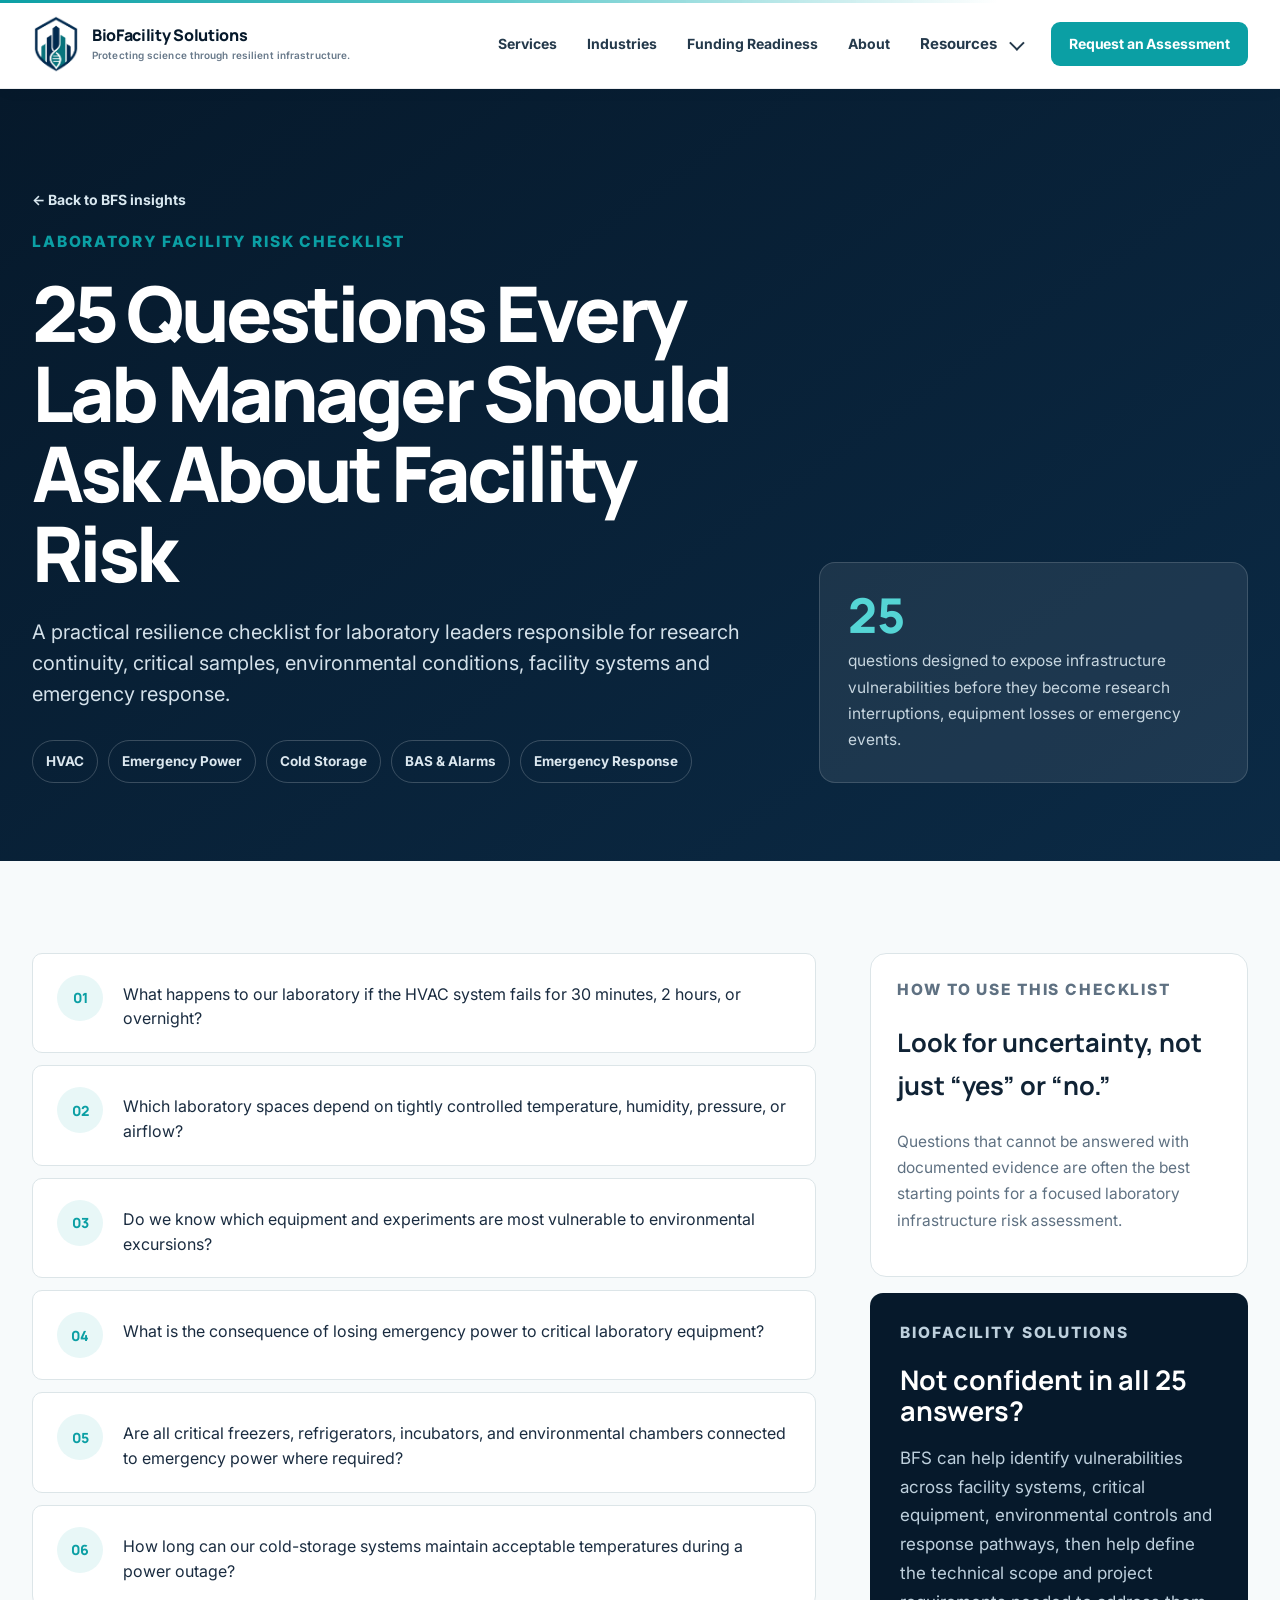
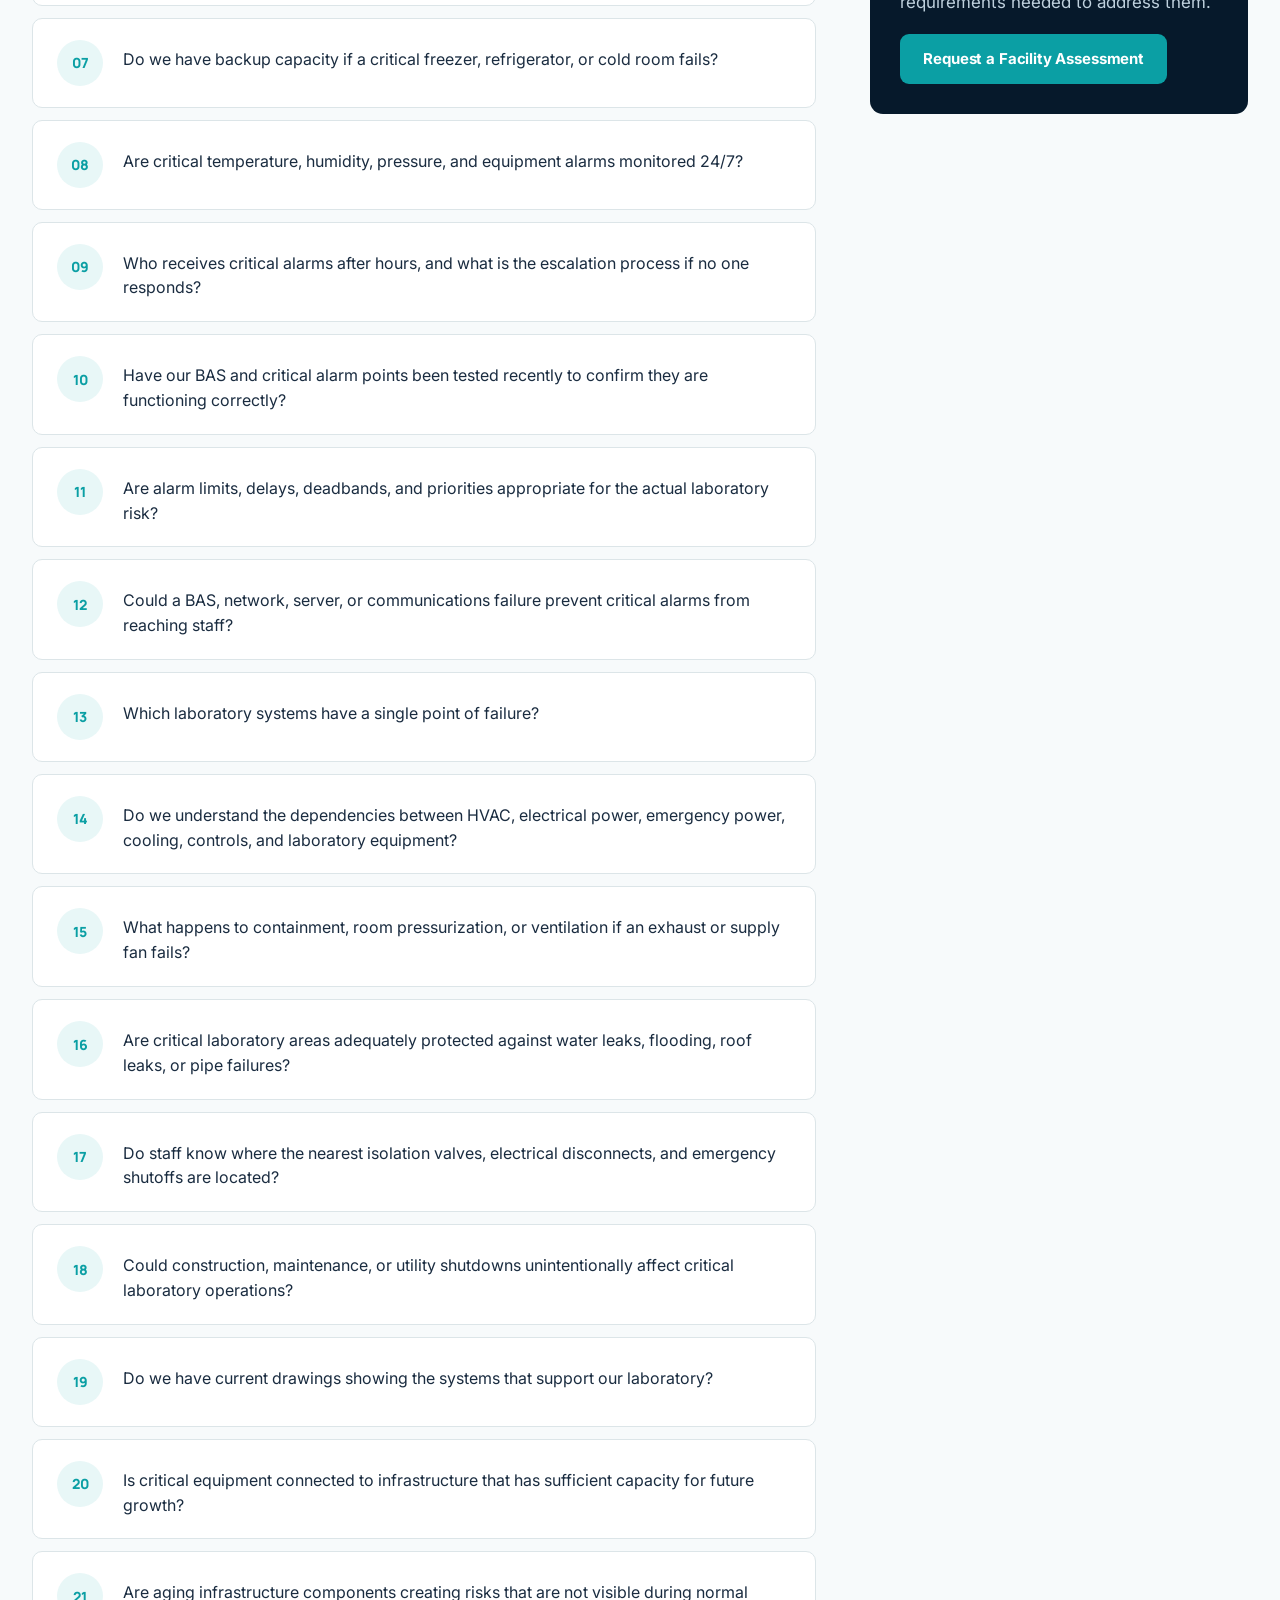
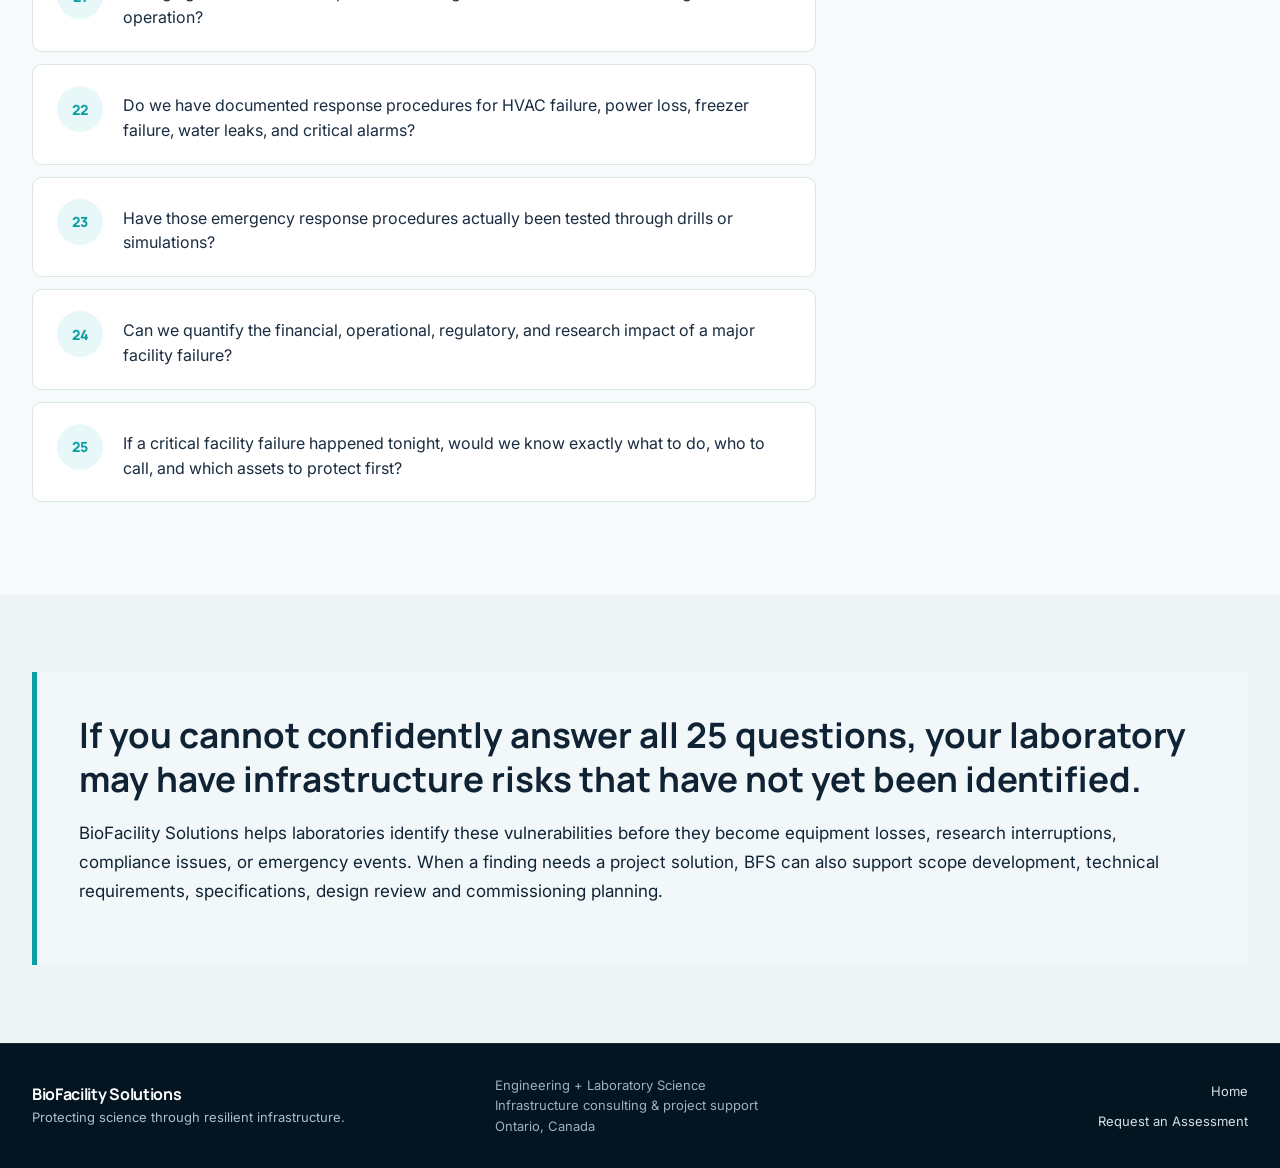
==== 25-questions.html @ 817bb281 "Add files via upload Website V23" ====
<!DOCTYPE html>

<html lang="en">
<head>
<meta charset="utf-8"/>
<meta content="width=device-width, initial-scale=1" name="viewport"/>
<meta content="25 questions laboratory managers can use to identify hidden facility risks involving HVAC, emergency power, cold storage, BAS, alarms and critical infrastructure." name="description"/>
<title>25 Questions Every Lab Manager Should Ask About Facility Risk | BioFacility Solutions</title>
<link href="https://fonts.googleapis.com" rel="preconnect"/>
<link crossorigin="" href="https://fonts.gstatic.com" rel="preconnect"/>
<link href="https://fonts.googleapis.com/css2?family=Inter:wght@400;500;600;700;800&amp;family=Manrope:wght@500;600;700;800&amp;display=swap" rel="stylesheet"/>
<link href="styles.css?v=23" rel="stylesheet">
<link href="assets/favicon.png" rel="icon" type="image/png">
</link></link></head>
<body>
<header class="site-header" id="top">
<div class="container nav-wrap">
<a aria-label="BioFacility Solutions home" class="brand" href="index.html#top">
<img alt="" aria-hidden="true" class="brand-mark" src="assets/bfs-logo-mark.png"/>
<span class="brand-copy"><strong>BioFacility Solutions</strong><small>Protecting science through resilient infrastructure.</small></span>
</a>
<button aria-controls="site-nav" aria-expanded="false" class="menu-toggle">Menu</button>
<nav aria-label="Primary navigation" class="site-nav" id="site-nav">
<a href="index.html#services">Services</a>
<a href="index.html#industries">Industries</a>
<a href="index.html#funding">Funding Readiness</a>
<a href="index.html#about">About</a>
<div class="nav-dropdown">
<button aria-expanded="false" aria-haspopup="true" class="nav-dropdown-toggle" type="button">
            Resources <span aria-hidden="true" class="nav-caret"></span>
</button>
<div class="nav-dropdown-menu">
<a href="laboratory-infrastructure-risk-assessment.html"><strong>Risk Assessment Framework</strong><span>Framework, priorities &amp; deliverables</span></a>
<a href="25-questions.html"><strong>25-Question Checklist</strong><span>Facility-risk questions for lab leaders</span></a>
<a href="ult-freezer-infrastructure-guide.html"><strong>ULT Freezer Guide</strong><span>Power, cooling &amp; alarm scenarios</span></a>
<a href="critical-laboratory-alarm-guide.html"><strong>Critical Alarm Guide</strong><span>Detection, routing &amp; escalation</span></a>
</div>
</div>
<a class="btn btn-small" href="index.html#contact">Request an Assessment</a>
</nav>
</div>
</header>
<main>
<section class="resource-hero">
<div class="container resource-hero-grid">
<div>
<a class="back-link" href="index.html#insights">← Back to BFS insights</a>
<p class="eyebrow">Laboratory Facility Risk Checklist</p>
<h1>25 Questions Every Lab Manager Should Ask About Facility Risk</h1>
<p class="resource-lead">A practical resilience checklist for laboratory leaders responsible for research continuity, critical samples, environmental conditions, facility systems and emergency response.</p>
<div class="resource-meta"><span>HVAC</span><span>Emergency Power</span><span>Cold Storage</span><span>BAS &amp; Alarms</span><span>Emergency Response</span></div>
</div>
<aside class="resource-side">
<strong>25</strong>
<p>questions designed to expose infrastructure vulnerabilities before they become research interruptions, equipment losses or emergency events.</p>
</aside>
</div>
</section>
<section class="resource-content">
<div class="container resource-layout">
<div aria-label="25 laboratory facility risk questions" class="questions-list">
<article class="question-item"><p>What happens to our laboratory if the HVAC system fails for 30 minutes, 2 hours, or overnight?</p></article>
<article class="question-item"><p>Which laboratory spaces depend on tightly controlled temperature, humidity, pressure, or airflow?</p></article>
<article class="question-item"><p>Do we know which equipment and experiments are most vulnerable to environmental excursions?</p></article>
<article class="question-item"><p>What is the consequence of losing emergency power to critical laboratory equipment?</p></article>
<article class="question-item"><p>Are all critical freezers, refrigerators, incubators, and environmental chambers connected to emergency power where required?</p></article>
<article class="question-item"><p>How long can our cold-storage systems maintain acceptable temperatures during a power outage?</p></article>
<article class="question-item"><p>Do we have backup capacity if a critical freezer, refrigerator, or cold room fails?</p></article>
<article class="question-item"><p>Are critical temperature, humidity, pressure, and equipment alarms monitored 24/7?</p></article>
<article class="question-item"><p>Who receives critical alarms after hours, and what is the escalation process if no one responds?</p></article>
<article class="question-item"><p>Have our BAS and critical alarm points been tested recently to confirm they are functioning correctly?</p></article>
<article class="question-item"><p>Are alarm limits, delays, deadbands, and priorities appropriate for the actual laboratory risk?</p></article>
<article class="question-item"><p>Could a BAS, network, server, or communications failure prevent critical alarms from reaching staff?</p></article>
<article class="question-item"><p>Which laboratory systems have a single point of failure?</p></article>
<article class="question-item"><p>Do we understand the dependencies between HVAC, electrical power, emergency power, cooling, controls, and laboratory equipment?</p></article>
<article class="question-item"><p>What happens to containment, room pressurization, or ventilation if an exhaust or supply fan fails?</p></article>
<article class="question-item"><p>Are critical laboratory areas adequately protected against water leaks, flooding, roof leaks, or pipe failures?</p></article>
<article class="question-item"><p>Do staff know where the nearest isolation valves, electrical disconnects, and emergency shutoffs are located?</p></article>
<article class="question-item"><p>Could construction, maintenance, or utility shutdowns unintentionally affect critical laboratory operations?</p></article>
<article class="question-item"><p>Do we have current drawings showing the systems that support our laboratory?</p></article>
<article class="question-item"><p>Is critical equipment connected to infrastructure that has sufficient capacity for future growth?</p></article>
<article class="question-item"><p>Are aging infrastructure components creating risks that are not visible during normal operation?</p></article>
<article class="question-item"><p>Do we have documented response procedures for HVAC failure, power loss, freezer failure, water leaks, and critical alarms?</p></article>
<article class="question-item"><p>Have those emergency response procedures actually been tested through drills or simulations?</p></article>
<article class="question-item"><p>Can we quantify the financial, operational, regulatory, and research impact of a major facility failure?</p></article>
<article class="question-item"><p>If a critical facility failure happened tonight, would we know exactly what to do, who to call, and which assets to protect first?</p></article>
</div>
<aside class="resource-sidebar">
<div class="sidebar-card">
<p class="eyebrow">How to use this checklist</p>
<h2>Look for uncertainty, not just “yes” or “no.”</h2>
<p>Questions that cannot be answered with documented evidence are often the best starting points for a focused laboratory infrastructure risk assessment.</p>
</div>
<div class="resource-cta">
<p class="eyebrow">BioFacility Solutions</p>
<h3>Not confident in all 25 answers?</h3>
<p>BFS can help identify vulnerabilities across facility systems, critical equipment, environmental controls and response pathways, then help define the technical scope and project requirements needed to address them.</p>
<a class="btn" href="index.html#contact">Request a Facility Assessment</a>
</div>
</aside>
</div>
</section>
<section class="resource-bottom">
<div class="container">
<div class="callout">
<strong>If you cannot confidently answer all 25 questions, your laboratory may have infrastructure risks that have not yet been identified.</strong>
<p>BioFacility Solutions helps laboratories identify these vulnerabilities before they become equipment losses, research interruptions, compliance issues, or emergency events. When a finding needs a project solution, BFS can also support scope development, technical requirements, specifications, design review and commissioning planning.</p>
</div>
</div>
</section>
</main>
<footer class="site-footer">
<div class="container footer-grid">
<div><strong>BioFacility Solutions</strong><p class="footer-motto">Protecting science through resilient infrastructure.</p></div>
<div><p>Engineering + Laboratory Science</p><p>Infrastructure consulting &amp; project support</p><p>Ontario, Canada</p></div>
<div><a href="index.html">Home</a><a href="index.html#contact">Request an Assessment</a></div>
</div>
</footer>
<script src="script.js?v=23"></script>
</body>
</html>
---- styles.css ----
:root{
  --navy:#071b34;--navy2:#0d2747;--teal:#0d9da5;--cyan:#29b4be;--green:#58b83e;--ink:#0d1b2a;--muted:#607086;--line:#dbe4ea;--soft:#f5f8fa;--white:#fff;--max:1180px;
}
*{box-sizing:border-box}html{scroll-behavior:smooth}body{margin:0;font-family:Inter,Arial,sans-serif;color:var(--ink);background:#fff;line-height:1.6}img{max-width:100%;display:block}a{color:inherit;text-decoration:none}.container{width:min(var(--max),calc(100% - 40px));margin:auto}.site-header{position:sticky;top:0;z-index:100;background:rgba(255,255,255,.94);backdrop-filter:blur(12px);border-bottom:1px solid rgba(13,27,42,.07)}.nav-wrap{height:78px;display:flex;align-items:center;justify-content:space-between}.brand img{width:132px;height:62px;object-fit:contain;object-position:center}.site-nav{display:flex;align-items:center;gap:28px;font-size:14px;font-weight:600}.site-nav>a:not(.btn):hover{color:var(--teal)}.menu-toggle{display:none;background:none;border:0;font:inherit}.btn{display:inline-flex;align-items:center;justify-content:center;min-height:48px;padding:0 22px;background:linear-gradient(135deg,var(--teal),#087d8a);color:white;border-radius:7px;font-weight:700;border:0;cursor:pointer;box-shadow:0 9px 24px rgba(13,157,165,.18);transition:.2s}.btn:hover{transform:translateY(-1px)}.btn-small{min-height:42px;padding:0 17px;font-size:13px}.text-link{display:inline-flex;gap:8px;align-items:center;font-weight:700;color:#dffcff}.text-link.dark{color:var(--teal)}
.hero{position:relative;min-height:720px;display:grid;align-items:center;overflow:hidden;background:var(--navy)}.hero-media{position:absolute;inset:0}.hero-media img{width:100%;height:100%;object-fit:cover;object-position:center}.hero-overlay{position:absolute;inset:0;background:linear-gradient(90deg,rgba(4,18,35,.97) 0%,rgba(4,18,35,.90) 43%,rgba(4,18,35,.45) 72%,rgba(4,18,35,.2) 100%)}.hero-grid{position:relative;display:grid;grid-template-columns:minmax(0,1.25fr) minmax(300px,.55fr);gap:70px;align-items:center;padding:95px 0}.hero-copy{max-width:760px;color:white}.eyebrow{text-transform:uppercase;letter-spacing:.16em;font-weight:800;font-size:12px;color:var(--cyan);margin:0 0 17px}.hero h1,.section h2{font-family:Manrope,Inter,sans-serif;letter-spacing:-.04em}.hero h1{font-size:clamp(48px,6vw,78px);line-height:1.02;margin:0 0 24px;max-width:900px}.hero-lead{font-size:19px;max-width:680px;color:#cedae6;margin-bottom:33px}.hero-actions{display:flex;gap:24px;align-items:center;flex-wrap:wrap}.cred-strip{display:flex;gap:0;margin-top:48px;color:#aebed0;font-size:12px;text-transform:uppercase;letter-spacing:.09em;font-weight:700;flex-wrap:wrap}.cred-strip span{padding-right:18px;margin-right:18px;border-right:1px solid #436078}.cred-strip span:last-child{border:0}.risk-card{align-self:end;margin-bottom:10px;background:rgba(8,32,55,.78);backdrop-filter:blur(14px);border:1px solid rgba(142,205,210,.22);padding:30px;border-radius:14px;color:white}.risk-kicker{font-size:12px;text-transform:uppercase;letter-spacing:.13em;color:#9cdfe1}.risk-score{display:flex;gap:13px;align-items:end;margin:13px 0 25px}.risk-score strong{font:800 54px/1 Manrope}.risk-score span{font-size:13px;color:#aebed0;max-width:90px;line-height:1.2}.risk-card ul{list-style:none;padding:0;margin:0}.risk-card li{display:flex;gap:12px;padding:11px 0;border-top:1px solid rgba(255,255,255,.12);font-size:13px}.risk-card li span{color:var(--cyan);font-weight:800}
.section{padding:105px 0}.section-light{background:#fff}.section-navy{background:var(--navy);color:white}.section-heading{max-width:760px;margin-bottom:54px}.section-heading h2{font-size:clamp(38px,4.8vw,62px);line-height:1.07;margin:0 0 20px}.section-heading>p:last-child{font-size:18px;color:var(--muted);max-width:680px}.section-heading.light>p:last-child{color:#acbbca}.assessment-grid{display:grid;grid-template-columns:1fr 1.2fr;gap:70px;align-items:start}.assessment-intro{border-top:2px solid var(--navy);padding-top:26px}.assessment-intro h3,.deliverables h3{font-family:Manrope;font-size:27px;margin:0 0 17px}.assessment-intro p{color:var(--muted);font-size:16px}.deliverables{background:var(--soft);padding:35px;border-radius:12px}.deliverable-list{display:grid;grid-template-columns:1fr 1fr;gap:12px}.deliverable-list span{background:white;border:1px solid var(--line);border-radius:8px;padding:15px;font-size:13px;font-weight:700}.problem-grid{display:grid;grid-template-columns:repeat(3,1fr);border-top:1px solid #28425c;border-left:1px solid #28425c}.problem-card{min-height:260px;padding:32px;border-right:1px solid #28425c;border-bottom:1px solid #28425c;transition:.2s}.problem-card:hover{background:#0c2d50}.problem-card .number{color:var(--cyan);font-size:12px;font-weight:800}.problem-card h3{font:700 25px Manrope;margin:28px 0 12px}.problem-card p{color:#aebed0;font-size:14px}

.industries-section{background:#fff}.industries-heading{display:grid;grid-template-columns:1.1fr .9fr;gap:70px;align-items:end;margin-bottom:48px}.industries-heading h2{font-family:Manrope,Inter,sans-serif;font-size:clamp(38px,4.8vw,62px);line-height:1.07;letter-spacing:-.04em;margin:0}.industries-heading>p{color:var(--muted);font-size:18px;margin:0 0 7px}.market-grid{display:grid;grid-template-columns:repeat(3,1fr);border-top:1px solid var(--line);border-left:1px solid var(--line)}.market-card{padding:30px;min-height:255px;border-right:1px solid var(--line);border-bottom:1px solid var(--line);background:white;transition:.2s}.market-card:hover{background:#f8fbfc}.market-no{font-size:11px;font-weight:800;letter-spacing:.12em;color:var(--teal)}.market-card h3{font:700 24px/1.2 Manrope;margin:28px 0 12px}.market-card p{font-size:14px;color:var(--muted);margin:0}.specialty-panel{margin-top:28px;padding:38px;background:var(--navy);color:white;border-radius:14px;display:grid;grid-template-columns:.8fr 1.2fr;gap:48px;align-items:start}.specialty-copy h3{font:700 clamp(28px,3vw,40px)/1.12 Manrope;margin:0 0 15px}.specialty-copy>p:not(.eyebrow){color:#b8c7d6;margin:0}.specialty-tags{display:flex;flex-wrap:wrap;gap:10px}.specialty-tags span{display:inline-flex;align-items:center;min-height:42px;padding:9px 13px;border:1px solid #28425c;border-radius:999px;background:#0a2948;color:#dbe7ef;font-size:12px;font-weight:700}.specialty-tags span::before{content:"";width:6px;height:6px;border-radius:50%;background:var(--cyan);margin-right:8px;flex:0 0 auto}

.funding-section{background:#f5f8f9}.funding-hero{display:grid;grid-template-columns:1.15fr .85fr;gap:70px;align-items:end;margin-bottom:48px}.funding-hero h2{font-family:Manrope,Inter,sans-serif;font-size:clamp(38px,4.8vw,62px);line-height:1.07;letter-spacing:-.04em;margin:0}.funding-hero>p{color:var(--muted);font-size:18px;margin:0 0 7px}.funding-grid{display:grid;grid-template-columns:repeat(3,1fr);gap:16px;margin-bottom:28px}.funding-card{background:white;border:1px solid var(--line);border-radius:12px;padding:28px;min-height:245px}.funding-label{display:inline-block;font-size:11px;text-transform:uppercase;letter-spacing:.12em;color:var(--teal);font-weight:800;margin-bottom:30px}.funding-card h3{font:700 24px/1.2 Manrope;margin:0 0 14px}.funding-card p{color:var(--muted);font-size:14px;margin:0}.capital-report{display:grid;grid-template-columns:.9fr 1.1fr;gap:55px;padding:42px;background:var(--navy);color:white;border-radius:14px;margin-top:24px}.capital-report-copy h3{font:700 clamp(30px,3.5vw,44px)/1.08 Manrope;margin:0 0 17px}.capital-report-copy>p:not(.eyebrow){color:#b8c7d6;max-width:560px;margin-bottom:28px}.capital-report-list{display:grid;grid-template-columns:1fr 1fr;gap:10px}.capital-report-list span{padding:13px 14px;border:1px solid #28425c;border-radius:8px;background:#0a2948;font-size:12px;font-weight:700;color:#d7e4ee}.funding-path{display:grid;grid-template-columns:1fr auto 1fr;gap:26px;align-items:center;margin-top:30px}.funding-path article{background:white;border:1px solid var(--line);border-radius:12px;padding:28px}.funding-path article>span{font-size:11px;color:var(--teal);font-weight:800}.funding-path h3{font:700 25px Manrope;margin:7px 0 10px}.funding-path p{margin:0;color:var(--muted);font-size:14px}.path-arrow{font:800 28px Manrope;color:var(--teal)}.funding-note{font-size:12px;color:var(--muted);margin:18px 4px 0}
.split-section{overflow:hidden}.split-grid{display:grid;grid-template-columns:1fr 1fr;gap:90px;align-items:center}.split-copy .large-copy{font-size:22px;max-width:600px;color:#58697d}.split-copy .accent-copy{font:800 28px Manrope;color:var(--teal)}.system-map{position:relative;aspect-ratio:1;border:1px solid var(--line);border-radius:50%;max-width:520px;margin:auto;background:radial-gradient(circle,#fdfefe 0,#f7fafb 60%,#eef5f6 100%)}.system-center,.system-node{position:absolute;border-radius:50%;display:grid;place-items:center;text-align:center;font-weight:800}.system-center{width:130px;height:130px;left:50%;top:50%;transform:translate(-50%,-50%);background:var(--navy);color:white;font:800 24px Manrope;box-shadow:0 0 0 20px rgba(13,157,165,.08)}.system-node{width:88px;height:88px;background:white;border:1px solid var(--line);font-size:12px;box-shadow:0 10px 35px rgba(7,27,52,.08)}.n1{left:10%;top:16%}.n2{right:12%;top:13%}.n3{right:1%;top:43%}.n4{right:16%;bottom:10%}.n5{left:16%;bottom:8%}.n6{left:0;top:48%}.case-study{background:#eef4f6}.case-grid{display:grid;grid-template-columns:.65fr 1.35fr;gap:70px;align-items:start}.finding-card{background:white;border-radius:13px;padding:38px;box-shadow:0 18px 55px rgba(7,27,52,.08)}.finding-top{display:flex;justify-content:space-between;font-size:12px;text-transform:uppercase;letter-spacing:.1em;color:var(--muted);font-weight:800}.risk-badge{color:#9e321f;background:#fff0eb;border-radius:999px;padding:6px 10px}.finding-card h3{font:700 clamp(26px,3vw,38px)/1.18 Manrope;margin:27px 0 34px}.finding-grid{display:grid;grid-template-columns:1fr 1fr;gap:24px;border-top:1px solid var(--line);padding-top:28px}.finding-grid span{display:block;color:var(--muted);font-size:11px;text-transform:uppercase;letter-spacing:.09em;margin-bottom:7px}.finding-grid strong{font-size:14px;line-height:1.4}.founders-grid{display:grid;grid-template-columns:1fr 1fr;gap:28px}.founder-card{border:1px solid var(--line);border-radius:12px;overflow:hidden;background:white}.founder-card img{width:100%;height:430px;object-fit:cover;object-position:center 28%}.founder-card>div{padding:28px}.role{font-size:11px;text-transform:uppercase;letter-spacing:.12em;color:var(--teal);font-weight:800}.founder-card h3{font:700 27px Manrope;margin:5px 0 12px}.founder-card p:last-child{color:var(--muted);font-size:14px}.insights-grid{display:grid;grid-template-columns:.8fr 1.2fr;gap:80px}.insight-cards{display:grid;gap:15px}.insight-card{border:1px solid #28425c;border-radius:10px;padding:25px}.insight-card span{font-size:11px;text-transform:uppercase;letter-spacing:.12em;color:var(--cyan);font-weight:800}.insight-card h3{font:700 20px Manrope;margin:8px 0 15px}.insight-card a{font-size:13px;color:#bdecee;font-weight:700}.contact-section{background:white}.contact-grid{display:grid;grid-template-columns:.8fr 1.2fr;gap:90px;align-items:start}.contact-form{background:var(--soft);border-radius:12px;padding:34px;display:grid;gap:18px}.contact-form label{font-size:12px;font-weight:800;text-transform:uppercase;letter-spacing:.06em}.contact-form input,.contact-form textarea{width:100%;margin-top:7px;border:1px solid #cad7de;border-radius:7px;padding:13px 14px;font:400 16px Inter;background:white}.contact-form input:focus,.contact-form textarea:focus{outline:3px solid rgba(13,157,165,.17);border-color:var(--teal)}.form-note{font-size:11px;color:var(--muted);margin:0}.site-footer{background:#041426;color:#c3d0dc;padding:45px 0}.footer-grid{display:grid;grid-template-columns:1.2fr 1fr 1fr;gap:30px;font-size:13px}.footer-grid strong{color:white;font:700 17px Manrope}.footer-grid p{margin:5px 0}.footer-grid>div:last-child{display:flex;flex-direction:column;gap:8px;align-items:flex-end}.reveal{opacity:0;transform:translateY(15px);transition:opacity .55s ease,transform .55s ease}.reveal.visible{opacity:1;transform:none}@media (prefers-reduced-motion:reduce){html{scroll-behavior:auto}.reveal{opacity:1;transform:none;transition:none}}

/* Resources dropdown */
.nav-dropdown{position:relative;display:flex;align-items:center}.nav-dropdown-toggle{display:inline-flex;align-items:center;gap:7px;background:none;border:0;padding:10px 0;color:var(--ink);font:inherit;font-size:14px;font-weight:600;cursor:pointer}.nav-dropdown-toggle:hover,.nav-dropdown-toggle:focus-visible,.nav-dropdown.open>.nav-dropdown-toggle{color:var(--teal)}.nav-caret{font-size:16px;line-height:1;transition:transform .18s ease}.nav-dropdown.open .nav-caret{transform:rotate(180deg)}.nav-dropdown-menu{position:absolute;top:calc(100% + 13px);right:-14px;width:330px;padding:10px;background:#fff;border:1px solid rgba(13,27,42,.10);border-radius:12px;box-shadow:0 20px 48px rgba(4,18,35,.14);opacity:0;visibility:hidden;transform:translateY(-5px);transition:opacity .16s ease,transform .16s ease,visibility .16s;z-index:150}.nav-dropdown.open .nav-dropdown-menu,.nav-dropdown:focus-within .nav-dropdown-menu{opacity:1;visibility:visible;transform:translateY(0)}.nav-dropdown-menu a{display:block;padding:12px 13px;border-radius:8px}.nav-dropdown-menu a:hover,.nav-dropdown-menu a:focus-visible{background:#f3f8f9}.nav-dropdown-menu strong{display:block;font-family:Manrope,Inter,Arial,sans-serif;font-size:14px;color:var(--navy);line-height:1.3}.nav-dropdown-menu span{display:block;margin-top:3px;color:#65727f;font-size:12px;font-weight:500;line-height:1.4}.nav-dropdown-menu:before{content:"";position:absolute;top:-7px;right:34px;width:12px;height:12px;background:#fff;border-left:1px solid rgba(13,27,42,.10);border-top:1px solid rgba(13,27,42,.10);transform:rotate(45deg)}
@media (hover:hover) and (pointer:fine) and (min-width:921px){.nav-dropdown:hover .nav-dropdown-menu{opacity:1;visibility:visible;transform:translateY(0)}.nav-dropdown:hover .nav-caret{transform:rotate(180deg)}}
@media(max-width:920px){.industries-heading,.specialty-panel{grid-template-columns:1fr}.market-grid{grid-template-columns:1fr 1fr}.industries-heading{gap:28px}.funding-hero,.capital-report{grid-template-columns:1fr}.funding-grid{grid-template-columns:1fr}.funding-path{grid-template-columns:1fr}.path-arrow{transform:rotate(90deg);justify-self:center}.capital-report-list{grid-template-columns:1fr 1fr}.site-nav{position:absolute;top:78px;left:0;right:0;padding:22px;background:white;border-bottom:1px solid var(--line);display:none;flex-direction:column;align-items:stretch}.site-nav.open{display:flex}.menu-toggle{display:block}.hero{min-height:auto}.hero-grid{grid-template-columns:1fr;padding:80px 0}.risk-card{max-width:560px}.assessment-grid,.split-grid,.case-grid,.insights-grid,.contact-grid{grid-template-columns:1fr}.problem-grid{grid-template-columns:1fr 1fr}.founders-grid{grid-template-columns:1fr}.founder-card img{height:520px}.insights-grid,.contact-grid,.split-grid{gap:45px}.case-grid{gap:20px}}
@media(max-width:620px){.market-grid{grid-template-columns:1fr}.market-card{min-height:auto}.specialty-panel{padding:28px}.capital-report{padding:28px}.capital-report-list{grid-template-columns:1fr}.funding-hero{gap:28px}.container{width:min(var(--max),calc(100% - 28px))}.nav-wrap{height:70px}.brand img{width:105px;height:54px}.site-nav{top:70px}.hero-grid{padding:65px 0}.hero h1{font-size:45px}.hero-overlay{background:linear-gradient(90deg,rgba(4,18,35,.97),rgba(4,18,35,.83))}.section{padding:75px 0}.section-heading h2{font-size:39px}.assessment-grid{gap:35px}.deliverable-list,.problem-grid,.finding-grid{grid-template-columns:1fr}.problem-card{min-height:auto}.system-map{max-width:390px}.system-node{width:70px;height:70px;font-size:10px}.system-center{width:105px;height:105px}.founder-card img{height:400px}.footer-grid{grid-template-columns:1fr}.footer-grid>div:last-child{align-items:flex-start}.cred-strip span{border:0;width:100%;margin:3px 0;padding:0}.contact-form{padding:23px}}

/* Standalone resource pages */
.resource-hero{padding:110px 0 72px;background:linear-gradient(135deg,#061a30 0%,#0a2948 62%,#0a5361 100%);color:#fff}.resource-hero-grid{display:grid;grid-template-columns:minmax(0,1.25fr) minmax(280px,.75fr);gap:64px;align-items:end}.resource-hero h1{font:800 clamp(46px,6vw,78px)/.98 Manrope,Inter,sans-serif;letter-spacing:-.05em;margin:12px 0 24px;max-width:980px}.resource-lead{font-size:20px;line-height:1.55;color:#d4e1ea;max-width:820px}.resource-meta{margin-top:30px;display:flex;flex-wrap:wrap;gap:10px}.resource-meta span{border:1px solid rgba(255,255,255,.2);border-radius:999px;padding:9px 13px;color:#dbe7ef;font-size:12px;font-weight:700}.resource-side{background:rgba(255,255,255,.08);border:1px solid rgba(255,255,255,.15);border-radius:14px;padding:28px}.resource-side strong{display:block;font:800 48px/1 Manrope;color:#55d5d5}.resource-side p{margin:9px 0 0;color:#c6d5df;font-size:14px}.resource-content{padding:88px 0;background:#f7fafb}.resource-layout{display:grid;grid-template-columns:minmax(0,1.35fr) minmax(260px,.65fr);gap:54px;align-items:start}.questions-list{display:grid;gap:12px;counter-reset:riskq}.question-item{counter-increment:riskq;display:grid;grid-template-columns:48px minmax(0,1fr);gap:18px;align-items:start;background:#fff;border:1px solid var(--line);border-radius:10px;padding:21px 24px}.question-item::before{content:counter(riskq,decimal-leading-zero);display:grid;place-items:center;width:42px;height:42px;border-radius:50%;background:#e8f7f7;color:var(--teal);font:800 12px Manrope}.question-item p{margin:7px 0 0;font-size:16px;line-height:1.55;color:#1a2c40}.resource-sidebar{position:sticky;top:104px;display:grid;gap:16px}.sidebar-card{background:#fff;border:1px solid var(--line);border-radius:12px;padding:26px}.sidebar-card h2,.sidebar-card h3{font-family:Manrope,Inter,sans-serif;margin-top:0}.sidebar-card p{color:var(--muted);font-size:14px}.resource-cta{background:var(--navy);color:#fff;border-radius:13px;padding:30px}.resource-cta h3{font:700 27px/1.16 Manrope;margin:0 0 12px}.resource-cta p{color:#bed0dd}.resource-bottom{padding:70px 0;background:#fff}.resource-bottom .callout{padding:42px;border-left:5px solid var(--teal);background:#f2f8f9}.resource-bottom .callout strong{font:700 clamp(24px,3vw,35px)/1.25 Manrope;display:block;margin-bottom:14px}.back-link{display:inline-flex;align-items:center;gap:8px;color:#d9e8f0;font-size:13px;font-weight:700;margin-bottom:20px}.resource-nav-link{color:var(--teal)!important;font-weight:800!important}.insight-card p{font-size:13px;color:#aebed0;margin:0 0 16px}
@media(max-width:920px){.resource-hero-grid,.resource-layout{grid-template-columns:1fr}.resource-side{max-width:520px}.resource-sidebar{position:static}.resource-hero{padding:90px 0 62px}}
@media(max-width:620px){.resource-hero h1{font-size:44px}.resource-lead{font-size:18px}.question-item{grid-template-columns:40px minmax(0,1fr);gap:12px;padding:18px 16px}.question-item::before{width:36px;height:36px}.question-item p{font-size:15px}.resource-content{padding:65px 0}.resource-bottom .callout{padding:28px}}

/* Laboratory Infrastructure Risk Assessment Playbook */
.playbook-hero{position:relative;overflow:hidden;background:var(--navy);color:#fff}.playbook-hero-media{position:absolute;inset:0}.playbook-hero-media img{width:100%;height:100%;object-fit:cover;filter:saturate(.85)}.playbook-hero-media div{position:absolute;inset:0;background:linear-gradient(90deg,rgba(4,18,35,.98) 0%,rgba(4,18,35,.93) 50%,rgba(4,18,35,.60) 100%)}.playbook-hero-grid{position:relative;display:grid;grid-template-columns:minmax(0,1.25fr) minmax(280px,.55fr);gap:70px;align-items:end;padding:105px 0 92px}.playbook-hero h1{font:800 clamp(54px,7vw,88px)/.96 Manrope,Inter,sans-serif;letter-spacing:-.055em;margin:10px 0 24px;max-width:960px}.playbook-subhead{font:700 clamp(22px,2.6vw,34px)/1.25 Manrope;color:#dfeaf2;max-width:800px;margin:0 0 20px}.playbook-lead{font-size:18px;line-height:1.6;color:#bdd0df;max-width:760px}.playbook-summary{background:rgba(7,35,59,.82);border:1px solid rgba(133,216,219,.24);backdrop-filter:blur(12px);border-radius:14px;padding:30px}.playbook-summary>strong{display:block;font:800 66px/1 Manrope;margin:12px 0 4px}.playbook-summary>span{color:#bed0dd;font-size:14px}.playbook-summary ul{list-style:none;padding:20px 0 0;margin:20px 0 0;border-top:1px solid rgba(255,255,255,.12)}.playbook-summary li{padding:8px 0;color:#e7f1f5;font-size:14px}.playbook-summary li::before{content:"✓";color:var(--cyan);margin-right:10px;font-weight:800}.playbook-two-col{display:grid;grid-template-columns:.8fr 1.2fr;gap:80px;align-items:start}.playbook-copy>p{font-size:17px;color:#4f6276}.gap-list{list-style:none;padding:0;margin:28px 0}.gap-list li{padding:18px 0 18px 28px;border-top:1px solid var(--line);position:relative;color:#20364b}.gap-list li::before{content:"";position:absolute;left:0;top:28px;width:8px;height:8px;border-radius:50%;background:var(--teal)}.outcome-grid{display:grid;grid-template-columns:repeat(3,1fr);border-top:1px solid #28425c;border-left:1px solid #28425c}.outcome-card{padding:34px;border-right:1px solid #28425c;border-bottom:1px solid #28425c;min-height:330px}.outcome-card>span{font:800 12px Manrope;color:var(--cyan);letter-spacing:.12em}.outcome-card h3{font:700 29px/1.15 Manrope;margin:55px 0 15px}.outcome-card p{color:#b4c4d2;font-size:14px}.executive-section{background:#f7fafb}.decision-questions{display:grid;gap:12px}.decision-questions article{display:grid;grid-template-columns:58px 1fr;gap:18px;background:white;border:1px solid var(--line);padding:20px;border-radius:10px}.decision-questions article>span{display:grid;place-items:center;width:46px;height:46px;border-radius:50%;background:#e8f7f7;color:var(--teal);font:800 12px Manrope}.decision-questions h3{font:700 19px Manrope;margin:0 0 5px}.decision-questions p{margin:0;color:var(--muted);font-size:14px}.framework-section{background:#fff}.layer-stack{display:grid;gap:18px}.layer-card{display:grid;grid-template-columns:90px 1fr;gap:30px;padding:36px;border:1px solid var(--line);border-radius:14px;background:#fff}.layer-number{font:800 46px/1 Manrope;color:#d3e7e9}.layer-label{text-transform:uppercase;letter-spacing:.12em;color:var(--teal);font-size:11px;font-weight:800;margin:0}.layer-card h3{font:700 clamp(28px,3vw,40px)/1.1 Manrope;margin:6px 0 15px}.layer-card>div>p:not(.layer-label){color:var(--muted)}.mini-tags{display:flex;flex-wrap:wrap;gap:8px;margin-top:20px}.mini-tags span{font-size:11px;font-weight:700;border:1px solid var(--line);background:#f7fafb;border-radius:999px;padding:8px 11px}.system-columns{display:grid;grid-template-columns:repeat(2,1fr);gap:12px;margin-top:22px}.system-columns>div{background:#f7fafb;border:1px solid var(--line);border-radius:10px;padding:18px}.system-columns h4{font:700 16px Manrope;margin:0 0 8px}.system-columns p{font-size:13px;color:var(--muted);margin:0}.response-list{display:grid;grid-template-columns:1fr 1fr;gap:10px;padding:0;margin:22px 0 0;list-style:none}.response-list li{padding:14px;background:#f7fafb;border-left:3px solid var(--teal);font-size:13px}.risk-priority-section{background:#eef4f6}.priority-grid{display:grid;grid-template-columns:repeat(4,1fr);gap:14px}.priority-card{background:#fff;border-radius:12px;padding:24px;border-top:5px solid}.priority-card>span{font-size:11px;text-transform:uppercase;letter-spacing:.12em;font-weight:800}.priority-card h3{font:700 22px/1.2 Manrope;margin:24px 0 10px}.priority-card p{font-size:13px;color:var(--muted);min-height:64px}.priority-card strong{display:block;font-size:12px;line-height:1.45}.priority-card.critical{border-color:#c94f3c}.priority-card.critical>span{color:#a83b2d}.priority-card.high{border-color:#d48b2f}.priority-card.high>span{color:#a56516}.priority-card.moderate{border-color:#2b7ea5}.priority-card.moderate>span{color:#236786}.priority-card.low{border-color:var(--teal)}.priority-card.low>span{color:var(--teal)}.process-timeline{display:grid;grid-template-columns:repeat(4,1fr);border-top:1px solid #28425c;border-left:1px solid #28425c}.process-step{padding:30px;border-right:1px solid #28425c;border-bottom:1px solid #28425c;min-height:300px}.process-step>span{font:800 12px Manrope;color:var(--cyan)}.process-step h3{font:700 26px Manrope;margin:45px 0 12px}.process-step p{font-size:13px;color:#b4c4d2}.playbook-mid-cta{margin-top:28px;padding:30px;border:1px solid #28425c;border-radius:12px;background:#0a2948;display:flex;align-items:center;justify-content:space-between;gap:24px}.playbook-mid-cta h3{font:700 clamp(24px,3vw,34px)/1.15 Manrope;margin:0;max-width:720px}.playbook-deliverables{display:grid;grid-template-columns:1fr 1fr;border-top:1px solid var(--line);border-left:1px solid var(--line)}.playbook-deliverables>div{padding:22px;border-right:1px solid var(--line);border-bottom:1px solid var(--line)}.playbook-deliverables strong{display:block;font:700 16px Manrope;margin-bottom:6px}.playbook-deliverables span{display:block;color:var(--muted);font-size:13px}.warning-section{background:#f7fafb}.warning-grid{display:grid;grid-template-columns:1fr 1fr;gap:12px}.warning-item{background:white;border:1px solid var(--line);border-radius:10px;padding:20px 20px 20px 48px;position:relative;font-size:14px}.warning-item::before{content:"!";position:absolute;left:18px;top:19px;width:22px;height:22px;border-radius:50%;display:grid;place-items:center;background:#fff0eb;color:#9e321f;font-weight:800;font-size:12px}.why-bfs-section{background:#fff}.why-bfs-copy>p{font-size:18px;color:#4f6276}.why-bfs-copy ul{padding-left:19px;color:#2a4055}.why-bfs-copy li{margin:10px 0}.final-playbook-cta{background:#eef4f6}.final-cta-card{background:white;border-radius:14px;padding:44px;display:grid;grid-template-columns:1.15fr .85fr;gap:50px;align-items:center;box-shadow:0 18px 55px rgba(7,27,52,.06)}.final-cta-card h2{font:800 clamp(34px,4vw,50px)/1.05 Manrope;margin:0 0 16px}.final-cta-card p:not(.eyebrow){color:var(--muted)}.final-cta-actions{display:grid;gap:18px;justify-items:start}.sticky-assessment-cta{position:fixed;right:22px;bottom:22px;z-index:90;background:rgba(7,27,52,.96);color:white;border:1px solid #28425c;box-shadow:0 14px 38px rgba(7,27,52,.28);border-radius:12px;padding:13px 14px 13px 16px;display:flex;gap:16px;align-items:center;font-size:12px}.sticky-assessment-cta a{background:var(--teal);padding:9px 12px;border-radius:7px;font-weight:800}.sticky-assessment-cta span{max-width:180px;color:#d5e2ea}
@media(max-width:1020px){.playbook-hero-grid,.playbook-two-col{grid-template-columns:1fr}.playbook-summary{max-width:520px}.outcome-grid,.priority-grid,.process-timeline{grid-template-columns:1fr 1fr}.playbook-two-col{gap:35px}.final-cta-card{grid-template-columns:1fr}.sticky-assessment-cta{display:none}}
@media(max-width:680px){.playbook-hero-grid{padding:80px 0 66px}.playbook-hero h1{font-size:48px}.playbook-subhead{font-size:23px}.outcome-grid,.priority-grid,.process-timeline,.system-columns,.response-list,.playbook-deliverables,.warning-grid{grid-template-columns:1fr}.outcome-card,.process-step{min-height:auto}.layer-card{grid-template-columns:1fr;padding:26px}.layer-number{font-size:36px}.playbook-mid-cta{align-items:flex-start;flex-direction:column}.final-cta-card{padding:28px}}

/* v6 — ULT freezer infrastructure guide */
.failure-chain{display:flex;flex-wrap:wrap;align-items:center;gap:9px;margin:30px 0;padding:22px;background:#f4f8f9;border:1px solid var(--line);border-radius:12px}.failure-chain span{background:#fff;border:1px solid var(--line);border-radius:7px;padding:9px 11px;font-size:12px;font-weight:700;color:#20364b}.failure-chain b{color:var(--teal)}.scenario-section{background:#fff}.scenario-grid{display:grid;grid-template-columns:repeat(3,1fr);gap:14px}.scenario-card{border:1px solid var(--line);border-radius:12px;padding:26px;background:#fff}.scenario-card h3{font:700 21px Manrope;margin:0 0 16px}.scenario-card ul{margin:0;padding-left:18px;color:var(--muted);font-size:13px}.scenario-card li{margin:9px 0}.scenario-note{margin-top:20px;background:#f7fafb;border-left:4px solid var(--teal);padding:18px 20px;color:#4a5d70;font-size:13px}.cooling-scenario{background:#f7fafb}.cooling-box{background:var(--navy);color:#fff;border-radius:14px;padding:32px}.cooling-box h3{font:700 28px/1.15 Manrope;margin:10px 0 14px}.cooling-box p{color:#bed0dd}.cooling-box .small-note{font-size:12px;color:#93aabd;border-top:1px solid #28425c;padding-top:16px;margin-top:18px}.alarm-scenario{background:#fff}.combo-grid{display:grid;grid-template-columns:repeat(2,1fr);gap:14px}.combo-card{background:#fff;border:1px solid var(--line);border-radius:12px;padding:25px}.combo-card>span{font-size:11px;text-transform:uppercase;letter-spacing:.12em;color:var(--teal);font-weight:800}.combo-card h3{font:700 21px/1.25 Manrope;margin:15px 0 10px}.combo-card p{color:var(--muted);font-size:13px;margin:0}.reference-section{background:#f7fafb}.reference-section .playbook-copy p{font-size:14px}.ult-hero .playbook-hero-media img{object-position:center}
@media(max-width:1020px){.scenario-grid{grid-template-columns:1fr 1fr}.combo-grid{grid-template-columns:1fr}}
@media(max-width:680px){.scenario-grid{grid-template-columns:1fr}.failure-chain{align-items:flex-start}.failure-chain b{display:none}}
.technical-links{display:grid;gap:8px;margin-top:24px;padding-top:20px;border-top:1px solid var(--line)}.technical-links strong{font:700 14px Manrope;color:#20364b;margin-bottom:3px}.technical-links a{font-size:12px;color:var(--teal);text-decoration:underline;text-underline-offset:3px}

@media(max-width:920px){.nav-dropdown{display:block;width:100%}.nav-dropdown-toggle{width:100%;justify-content:space-between;padding:8px 0;text-align:left}.nav-dropdown-menu{position:static;width:100%;margin-top:4px;padding:4px 0 4px 12px;border:0;border-left:2px solid rgba(13,157,165,.22);border-radius:0;box-shadow:none;opacity:1;visibility:visible;transform:none;display:none;background:transparent}.nav-dropdown.open .nav-dropdown-menu{display:block}.nav-dropdown-menu:before{display:none}.nav-dropdown-menu a{padding:10px 12px}.nav-dropdown-menu a:hover,.nav-dropdown-menu a:focus-visible{background:#f3f8f9}.nav-dropdown-menu strong{font-size:14px}.nav-dropdown-menu span{font-size:12px}.site-nav.open{max-height:calc(100vh - 78px);overflow:auto}}
@media(max-width:620px){.site-nav.open{max-height:calc(100vh - 70px)}}


/* v9 — Executive typography + consulting-style iconography */
:root{--body-size:17px;--small-size:14px;--icon-ink:#0b5364;--icon-soft:#edf7f7}
body{font-size:var(--body-size);line-height:1.68;-webkit-font-smoothing:antialiased;text-rendering:optimizeLegibility}
.site-nav,.nav-dropdown-toggle{font-size:15px}
.btn{font-size:15px}.btn-small{font-size:14px}
.eyebrow{font-size:13px;letter-spacing:.14em}
.hero-lead{font-size:20px;line-height:1.6}.cred-strip{font-size:13px}
.risk-kicker{font-size:13px}.risk-score span{font-size:14px;max-width:105px}.risk-card li{font-size:14.5px}
.assessment-intro p{font-size:17px}.deliverable-list span{font-size:15px;line-height:1.45}
.problem-card p,.market-card p,.funding-card p,.funding-path p{font-size:16px;line-height:1.58}
.problem-card .number,.market-no,.funding-label,.funding-path article>span{font-size:12.5px}
.specialty-copy>p:not(.eyebrow){font-size:16px;line-height:1.6}.specialty-tags span{font-size:14px}
.capital-report-copy>p:not(.eyebrow){font-size:16px;line-height:1.62}.capital-report-list span{font-size:14px;line-height:1.4}.funding-note{font-size:14px}
.system-node{font-size:13px;line-height:1.25}.finding-top{font-size:13px}.finding-grid span{font-size:12.5px}.finding-grid strong{font-size:16px}
.role{font-size:12.5px}.founder-card p:last-child{font-size:16px;line-height:1.65}
.insight-card span{font-size:12.5px}.insight-card h3{font-size:22px}.insight-card p{font-size:15.5px;line-height:1.55}.insight-card a{font-size:14.5px}
.contact-form label{font-size:13px}.form-note{font-size:13px}.footer-grid{font-size:14.5px}
.nav-dropdown-menu{width:350px}.nav-dropdown-menu strong{font-size:15px}.nav-dropdown-menu span{font-size:13.5px}
.resource-meta span{font-size:13.5px}.resource-side p{font-size:15.5px}.sidebar-card p{font-size:15.5px}.back-link{font-size:14px}
.playbook-lead{font-size:19.5px}.playbook-summary>span,.playbook-summary li{font-size:15px}.playbook-copy>p{font-size:18px;line-height:1.68}.gap-list li{font-size:16px;line-height:1.55}
.outcome-card p{font-size:16px;line-height:1.58}.decision-questions p{font-size:15.5px}.layer-label{font-size:12.5px}.layer-card>div>p:not(.layer-label){font-size:16px;line-height:1.6}.mini-tags span{font-size:13px}
.system-columns p,.response-list li{font-size:15px;line-height:1.5}.priority-card>span{font-size:12.5px}.priority-card p{font-size:15px;line-height:1.5;min-height:80px}.priority-card strong{font-size:13.5px}.process-step p{font-size:15.5px;line-height:1.55}
.playbook-deliverables span{font-size:15px;line-height:1.5}.warning-item{font-size:15.5px;line-height:1.5}.sticky-assessment-cta{font-size:13px}
.failure-chain span{font-size:13.5px}.scenario-card ul{font-size:15px;line-height:1.5}.scenario-note{font-size:15px}.cooling-box .small-note{font-size:14px}.combo-card>span{font-size:12.5px}.combo-card p{font-size:15px;line-height:1.55}.reference-section .playbook-copy p{font-size:16px}.technical-links strong{font-size:15px}.technical-links a{font-size:13.5px}

/* Executive icon system — restrained line icons for consulting-style layouts */
.exec-icon-wrap{width:46px;height:46px;display:inline-grid;place-items:center;border:1px solid rgba(13,157,165,.26);background:var(--icon-soft);color:var(--icon-ink);border-radius:10px;flex:0 0 auto}
.exec-icon{width:23px;height:23px;stroke:currentColor;fill:none;stroke-width:1.65;stroke-linecap:round;stroke-linejoin:round}
.section-navy .exec-icon-wrap,.outcome-grid .exec-icon-wrap,.process-timeline .exec-icon-wrap,.insight-card .exec-icon-wrap{background:rgba(41,180,190,.08);border-color:rgba(112,214,219,.27);color:#71d5d9}
.problem-card .exec-icon-wrap{margin-top:17px}.problem-card h3{margin-top:18px}
.market-card .exec-icon-wrap{margin-top:18px}.market-card h3{margin-top:18px}
.funding-card .exec-icon-wrap{margin:2px 0 20px}.funding-label{margin-bottom:18px}
.insight-card .exec-icon-wrap{margin-bottom:15px}
.outcome-card .exec-icon-wrap{margin-top:28px}.outcome-card h3{margin-top:18px}
.combo-card .exec-icon-wrap,.scenario-card .exec-icon-wrap{margin-bottom:17px}
.process-step .exec-icon-wrap{margin-top:28px}.process-step h3{margin-top:18px}
.decision-questions .exec-icon-wrap{width:42px;height:42px;border-radius:9px}
.nav-resource-icon{width:32px;height:32px;display:grid;place-items:center;color:var(--teal);background:#f0f8f8;border:1px solid #d8ecec;border-radius:8px;flex:0 0 auto}
.nav-resource-icon .exec-icon{width:17px;height:17px}
.nav-dropdown-menu a{display:grid;grid-template-columns:32px minmax(0,1fr);column-gap:11px;align-items:center}
.nav-dropdown-menu a>strong,.nav-dropdown-menu a>span{grid-column:2}.nav-dropdown-menu a>span{margin-top:2px}

@media(max-width:620px){
  body{font-size:16.5px}.site-nav,.nav-dropdown-toggle{font-size:16px}.hero-lead{font-size:18.5px}
  .problem-card p,.market-card p,.funding-card p,.funding-path p,.founder-card p:last-child{font-size:15.5px}
  .specialty-tags span{font-size:13.5px}.system-node{font-size:11.5px}.resource-meta span{font-size:13px}
  .playbook-copy>p{font-size:17px}.outcome-card p,.layer-card>div>p:not(.layer-label),.warning-item{font-size:15.5px}
  .scenario-card ul,.combo-card p,.process-step p{font-size:15px}.nav-dropdown-menu strong{font-size:15px}.nav-dropdown-menu span{font-size:13px}
}

/* =========================================================
   v10 — Premium consulting redesign
   Executive, editorial and life-sciences focused
   ========================================================= */
:root{
  --navy:#06192b;
  --navy2:#0b243b;
  --teal:#0b9fa4;
  --cyan:#58c8cb;
  --ink:#102335;
  --muted:#5f7182;
  --line:#dce5e8;
  --soft:#f4f7f7;
  --soft2:#edf3f3;
  --white:#ffffff;
  --max:1240px;
  --radius:18px;
  --shadow:0 24px 70px rgba(6,25,43,.09);
}
html{scroll-padding-top:92px}
body{background:#fff;color:var(--ink);font-size:17px;line-height:1.7}
.container{width:min(var(--max),calc(100% - 64px))}
::selection{background:rgba(11,159,164,.2)}

/* Header / navigation */
.site-header{background:rgba(255,255,255,.965);border-bottom:1px solid rgba(16,35,53,.08);box-shadow:0 3px 18px rgba(6,25,43,.025)}
.site-header::before{content:"";position:absolute;left:0;right:0;top:0;height:3px;background:linear-gradient(90deg,var(--teal),#5cc8ca 38%,transparent 78%)}
.nav-wrap{height:88px}
.brand{display:flex;align-items:center;min-width:154px}
.brand img{width:146px;height:68px}
.site-nav{gap:30px;font-size:14px;font-weight:700;color:#24394b}
.site-nav>a:not(.btn),.nav-dropdown-toggle{position:relative}
.site-nav>a:not(.btn)::after,.nav-dropdown-toggle::after{content:"";position:absolute;left:0;right:100%;bottom:-9px;height:2px;background:var(--teal);transition:right .22s ease}
.site-nav>a:not(.btn):hover::after,.site-nav>a:not(.btn):focus-visible::after,.nav-dropdown-toggle:hover::after,.nav-dropdown-toggle:focus-visible::after{right:0}
.nav-dropdown-toggle{font-weight:700;color:#24394b}
.nav-dropdown-menu{border-radius:16px;padding:10px;box-shadow:0 22px 60px rgba(6,25,43,.15);border:1px solid rgba(16,35,53,.09)}
.nav-dropdown-menu a{border-radius:11px;padding:13px 14px}
.nav-dropdown-menu a:hover,.nav-dropdown-menu a:focus-visible{background:#f2f7f7}
.btn{min-height:50px;border-radius:9px;padding:0 23px;background:var(--teal);box-shadow:none;letter-spacing:-.01em;transition:transform .2s ease,background .2s ease,box-shadow .2s ease}
.btn:hover{background:#087f84;transform:translateY(-2px);box-shadow:0 12px 26px rgba(11,159,164,.2)}
.btn-small{min-height:44px;padding:0 18px}
.text-link{font-size:15px;font-weight:800;letter-spacing:-.01em}

/* Hero */
.hero{min-height:760px;background:var(--navy);border-bottom:1px solid rgba(255,255,255,.08)}
.hero-media img{object-position:70% center;filter:saturate(.82) contrast(1.02)}
.hero-overlay{background:linear-gradient(90deg,rgba(6,25,43,.995) 0%,rgba(6,25,43,.98) 38%,rgba(6,25,43,.79) 61%,rgba(6,25,43,.25) 100%)}
.hero::after{content:"";position:absolute;right:0;top:0;width:42%;height:100%;background:linear-gradient(180deg,rgba(11,159,164,.07),transparent 42%);pointer-events:none}
.hero-grid{grid-template-columns:minmax(0,1.28fr) minmax(330px,.58fr);gap:74px;padding:102px 0 94px}
.hero-copy{max-width:800px}
.eyebrow{font-size:12px;letter-spacing:.18em;color:var(--teal);margin-bottom:20px}
.hero .eyebrow,.section-navy .eyebrow,.playbook-hero .eyebrow{color:#66d1d3}
.hero h1{font-size:clamp(52px,5.7vw,78px);line-height:1.015;letter-spacing:-.052em;margin-bottom:26px;max-width:830px}
.hero-lead{max-width:720px;font-size:20px;line-height:1.58;color:#d0dce5;margin-bottom:36px}
.hero-actions{gap:28px}
.cred-strip{margin-top:52px;padding-top:20px;border-top:1px solid rgba(255,255,255,.14);font-size:12px;letter-spacing:.11em;color:#b5c4cf}
.cred-strip span{padding-right:22px;margin-right:22px;border-color:rgba(255,255,255,.2)}
.risk-card{align-self:center;margin:0;background:rgba(255,255,255,.94);color:var(--ink);border:1px solid rgba(255,255,255,.78);border-radius:18px;padding:31px 30px 28px;box-shadow:0 28px 70px rgba(0,0,0,.22);backdrop-filter:blur(18px)}
.risk-kicker{color:var(--teal);font-size:12px;font-weight:800}
.risk-score{margin:12px 0 24px;align-items:center}
.risk-score strong{color:var(--navy);font-size:60px}
.risk-score span{color:#6a7987;font-size:13px;max-width:115px}
.risk-card li{border-color:#e2e9ec;color:#263b4c;font-size:14px;padding:12px 0}
.risk-card li span{color:var(--teal);font-size:11px;letter-spacing:.08em}

/* Shared section rhythm */
.section{padding:118px 0}
.section-heading{max-width:790px;margin-bottom:56px}
.section-heading h2,.industries-heading h2,.funding-hero h2{font-size:clamp(40px,4.3vw,60px);line-height:1.06;letter-spacing:-.045em}
.section-heading>p:last-child,.industries-heading>p,.funding-hero>p{font-size:18px;line-height:1.65;color:var(--muted)}
.section-light{background:#fff}
.section-navy{background:var(--navy)}

/* Flagship assessment */
#assessment{background:linear-gradient(180deg,#fff 0%,#f8faf9 100%)}
.assessment-grid{grid-template-columns:.86fr 1.14fr;gap:76px}
.assessment-intro{border-top:0;padding:0 0 0 28px;border-left:3px solid var(--teal)}
.assessment-intro h3,.deliverables h3{font-size:29px;letter-spacing:-.03em}
.assessment-intro p{font-size:17px;color:#566a7a}
.deliverables{background:#fff;border:1px solid var(--line);border-radius:18px;padding:36px;box-shadow:0 18px 50px rgba(6,25,43,.055)}
.deliverable-list{gap:10px}
.deliverable-list span{position:relative;border:0;border-top:1px solid #e4ebed;border-radius:0;padding:15px 12px 15px 34px;background:transparent;font-size:15px}
.deliverable-list span::before{content:"✓";position:absolute;left:7px;top:15px;color:var(--teal);font-weight:900}

/* Services */
#services{background:linear-gradient(145deg,#06192b 0%,#09243b 100%)}
#services .section-heading{max-width:850px}
.problem-grid{border:0;display:grid;grid-template-columns:repeat(3,1fr);gap:18px}
.problem-card{min-height:300px;padding:30px;border:1px solid rgba(150,191,204,.18);border-radius:16px;background:rgba(255,255,255,.025);transition:transform .22s ease,border-color .22s ease,background .22s ease}
.problem-card:hover{background:rgba(255,255,255,.055);border-color:rgba(88,200,203,.45);transform:translateY(-4px)}
.problem-card .number{font-size:11px;color:#76d5d7;letter-spacing:.14em}
.problem-card h3{font-size:24px;margin:20px 0 12px}
.problem-card p{font-size:15.5px;color:#afc0cc;line-height:1.62}
.problem-card .exec-icon-wrap{margin-top:22px;width:48px;height:48px;border-radius:12px}

/* Industries */
.industries-section{background:#fff}
.industries-heading{gap:90px;margin-bottom:55px}
.market-grid{border:0;display:grid;grid-template-columns:repeat(3,1fr);gap:18px}
.market-card{min-height:285px;padding:30px;border:1px solid var(--line);border-radius:16px;background:#fff;box-shadow:0 8px 26px rgba(6,25,43,.025);position:relative;overflow:hidden}
.market-card::before{content:"";position:absolute;top:0;left:0;width:100%;height:3px;background:linear-gradient(90deg,var(--teal),transparent);opacity:0;transition:opacity .2s ease}
.market-card:hover{background:#fff;box-shadow:var(--shadow);transform:translateY(-3px);transition:.22s}
.market-card:hover::before{opacity:1}
.market-card h3{font-size:23px;margin:19px 0 12px}
.market-card p{font-size:15.5px;line-height:1.62}
.market-no{font-size:11px;letter-spacing:.14em}
.market-card .exec-icon-wrap{margin-top:21px}
.specialty-panel{margin-top:34px;padding:48px;border-radius:18px;grid-template-columns:.82fr 1.18fr;background:linear-gradient(135deg,var(--navy),#0b2b47)}
.specialty-copy h3{font-size:clamp(30px,3vw,42px);letter-spacing:-.035em}
.specialty-copy>p:not(.eyebrow){font-size:16px;color:#b8c7d2}
.specialty-tags{gap:9px}
.specialty-tags span{background:rgba(255,255,255,.045);border-color:rgba(159,197,209,.2);min-height:44px;font-size:13px;padding:9px 14px}

/* Funding */
.funding-section{background:#f3f6f6}
.funding-hero{gap:92px;margin-bottom:56px}
.funding-grid{gap:18px;margin-bottom:32px}
.funding-card{min-height:270px;border-radius:16px;padding:30px;border:1px solid #d9e3e5;box-shadow:0 8px 24px rgba(6,25,43,.025);position:relative}
.funding-card::after{content:"";position:absolute;left:30px;right:30px;bottom:0;height:3px;background:var(--teal);opacity:.22}
.funding-card h3{font-size:23px;letter-spacing:-.025em}
.funding-card p{font-size:15.5px;line-height:1.62}
.funding-label{font-size:11px;letter-spacing:.15em}
.capital-report{padding:50px;border-radius:18px;gap:64px;background:linear-gradient(135deg,#06192b,#0b2a45);box-shadow:0 25px 65px rgba(6,25,43,.12)}
.capital-report-copy h3{font-size:clamp(31px,3.5vw,44px);letter-spacing:-.04em}
.capital-report-list{gap:9px}
.capital-report-list span{font-size:13px;padding:14px 15px;border-color:rgba(156,196,208,.18);background:rgba(255,255,255,.045);border-radius:9px}
.funding-path{gap:28px;margin-top:34px}
.funding-path article{border-radius:16px;padding:30px;box-shadow:0 8px 20px rgba(6,25,43,.025)}
.path-arrow{font-size:31px}
.funding-note{font-size:13.5px;margin-top:20px}

/* Engineering + laboratory science */
.split-section{background:#fff}
.split-grid{gap:100px}
.split-copy h2{font-family:Manrope,Inter,sans-serif;font-size:clamp(42px,4.8vw,62px);line-height:1.05;letter-spacing:-.045em;margin:0 0 34px}
.split-copy .large-copy{font-size:20px;line-height:1.65;color:#53687a;margin:12px 0}
.split-copy .accent-copy{font-size:31px;margin-top:28px}
.system-map{border:1px solid #d8e3e5;background:radial-gradient(circle at center,#fff 0,#f4f8f8 58%,#e9f1f1 100%);box-shadow:inset 0 0 0 22px #fbfcfc,0 24px 70px rgba(6,25,43,.06)}
.system-center{width:136px;height:136px;background:linear-gradient(145deg,var(--navy),#0b2c49);box-shadow:0 0 0 18px rgba(11,159,164,.08),0 14px 34px rgba(6,25,43,.2)}
.system-node{width:94px;height:94px;border-radius:16px;font-size:12px;box-shadow:0 14px 34px rgba(6,25,43,.09);border-color:#d8e2e5;color:#294153}

/* Example finding */
.case-study{background:#eef3f3}
.case-grid{gap:76px;grid-template-columns:.62fr 1.38fr}
.finding-card{border-radius:18px;padding:42px;border:1px solid rgba(16,35,53,.06);box-shadow:0 24px 70px rgba(6,25,43,.08)}
.finding-top{font-size:12px}
.risk-badge{background:#fff2ee;color:#a43b29;border:1px solid #f1d0c8}
.finding-card h3{font-size:clamp(27px,3vw,39px);letter-spacing:-.035em}
.finding-grid{gap:28px}
.finding-grid span{font-size:11.5px;letter-spacing:.08em;text-transform:uppercase}
.finding-grid strong{font-size:15.5px;line-height:1.45}

/* Team */
#about{background:#fff}
.founders-grid{gap:22px}
.founder-card{border:1px solid var(--line);border-radius:18px;overflow:hidden;background:#fff;box-shadow:0 12px 36px rgba(6,25,43,.045);transition:transform .2s ease,box-shadow .2s ease}
.founder-card:hover{transform:translateY(-3px);box-shadow:0 22px 54px rgba(6,25,43,.09)}
.founder-card img{height:360px;object-fit:cover;object-position:center 22%;filter:saturate(.88)}
.founder-card>div{padding:31px 32px 34px}
.role{font-size:11.5px;letter-spacing:.13em;text-transform:uppercase;color:var(--teal);font-weight:800}
.founder-card h3{font:700 28px/1.16 Manrope;margin:8px 0 15px;letter-spacing:-.03em}
.founder-card p:last-child{font-size:15.5px;line-height:1.67;color:var(--muted)}

/* Insights / resources */
#insights{background:linear-gradient(145deg,#06192b,#09253d)}
.insights-grid{grid-template-columns:.78fr 1.22fr;gap:72px}
.insight-cards{grid-template-columns:1fr 1fr;gap:16px}
.insight-card{border:1px solid rgba(163,199,211,.18);border-radius:16px;background:rgba(255,255,255,.035);padding:28px;min-height:285px;transition:transform .22s ease,border-color .22s ease,background .22s ease}
.insight-card:hover{transform:translateY(-3px);border-color:rgba(88,200,203,.42);background:rgba(255,255,255,.055)}
.insight-card>span:not(.exec-icon-wrap){font-size:11px;letter-spacing:.14em;text-transform:uppercase;color:#79d8da;font-weight:800}
.insight-card h3{font-size:21px;line-height:1.25;letter-spacing:-.025em;margin:14px 0 12px}
.insight-card p{font-size:14.5px;line-height:1.6;color:#b3c2cd}
.insight-card a{font-size:14px;color:#79d8da;font-weight:800;margin-top:auto}
.insight-card .exec-icon-wrap{width:44px;height:44px;margin-bottom:16px}

/* Contact */
.contact-section{background:#f3f6f6}
.contact-grid{grid-template-columns:.82fr 1.18fr;gap:82px;align-items:start}
.contact-section .section-heading{position:sticky;top:130px}
.contact-form{background:#fff;border:1px solid #d9e3e5;border-radius:18px;padding:38px;box-shadow:0 22px 65px rgba(6,25,43,.07)}
.contact-form label{font-size:12px;letter-spacing:.04em;color:#3c5365;font-weight:800}
.contact-form input,.contact-form textarea{border:1px solid #cfdadd;border-radius:9px;background:#fbfcfc;padding:13px 14px;font-size:16px;transition:border-color .2s ease,box-shadow .2s ease,background .2s ease}
.contact-form input:focus,.contact-form textarea:focus{outline:none;border-color:var(--teal);background:#fff;box-shadow:0 0 0 4px rgba(11,159,164,.09)}
.form-note{font-size:12.5px;color:#798793}

/* Footer */
.site-footer{background:#041522;color:#d4e0e6;border-top:1px solid rgba(255,255,255,.08);padding:48px 0}
.footer-grid{font-size:13.5px;align-items:start}
.footer-grid strong{font-family:Manrope;font-size:17px;color:#fff}
.footer-grid p{color:#9eb0bc;margin:5px 0}
.footer-grid a{color:#d4e0e6}
.footer-grid a:hover{color:#67d1d4}

/* Icon polish */
.exec-icon-wrap{width:48px;height:48px;border-radius:12px;border-color:#d2e7e8;background:#f0f8f8;color:#0b6f75}
.exec-icon{width:22px;height:22px;stroke-width:1.55}
.section-navy .exec-icon-wrap,.outcome-grid .exec-icon-wrap,.process-timeline .exec-icon-wrap,.insight-card .exec-icon-wrap{background:rgba(88,200,203,.075);border-color:rgba(121,216,218,.25);color:#79d8da}
.nav-resource-icon{width:35px;height:35px;border-radius:10px;background:#edf7f7;border-color:#d6ebec}
.nav-resource-icon .exec-icon{width:17px;height:17px}
.nav-dropdown-menu a{grid-template-columns:35px minmax(0,1fr);column-gap:12px}

/* Resource pages — align with the premium main site */
.resource-hero{background:linear-gradient(145deg,#06192b,#0b2a45);padding:96px 0 78px}
.resource-hero h1{font-family:Manrope,Inter,sans-serif;letter-spacing:-.05em;line-height:1.04}
.resource-hero-grid{gap:72px}
.resource-side,.sidebar-card{border-radius:16px;box-shadow:none}
.resource-content{padding:92px 0}
.question-list li{border-radius:13px;border-color:#dde6e8;box-shadow:0 6px 18px rgba(6,25,43,.02)}
.resource-bottom{background:#eef4f4;padding:78px 0}

.playbook-hero{min-height:640px;background:#06192b}
.playbook-hero-media img{filter:saturate(.76) contrast(1.04)}
.playbook-hero-media>div{background:linear-gradient(90deg,rgba(6,25,43,.99),rgba(6,25,43,.92) 50%,rgba(6,25,43,.42))}
.playbook-hero-grid{padding:105px 0 92px;gap:72px}
.playbook-hero h1{letter-spacing:-.052em;line-height:1.015}
.playbook-lead{color:#d0dce5}
.playbook-summary{border-radius:18px;background:rgba(255,255,255,.94);color:var(--ink);border:1px solid rgba(255,255,255,.76);box-shadow:0 25px 70px rgba(0,0,0,.2)}
.playbook-summary>span{color:var(--teal)}
.playbook-summary li{color:#506474;border-color:#e1e8ea}
.playbook-copy h2{letter-spacing:-.045em}
.outcome-grid,.priority-grid,.process-timeline{gap:16px}
.outcome-card,.priority-card,.process-step,.scenario-card,.combo-card{border-radius:16px}
.layer-card{border-radius:18px;box-shadow:0 12px 35px rgba(6,25,43,.035)}
.playbook-deliverables span,.warning-item{border-radius:12px}
.final-cta-card{border-radius:18px;box-shadow:0 22px 60px rgba(6,25,43,.07)}
.sticky-assessment-cta{border-radius:12px;box-shadow:0 16px 42px rgba(6,25,43,.25)}

/* Motion that feels deliberate rather than flashy */
.reveal{transform:translateY(18px);transition:opacity .6s ease,transform .6s cubic-bezier(.22,1,.36,1)}
.reveal.visible{transform:none}
@media(prefers-reduced-motion:reduce){.btn,.problem-card,.market-card,.founder-card,.insight-card{transition:none!important}}

/* Responsive */
@media(max-width:1100px){
  .container{width:min(var(--max),calc(100% - 48px))}
  .site-nav{gap:20px}
  .hero-grid{grid-template-columns:minmax(0,1fr) 330px;gap:42px}
  .problem-grid,.market-grid{grid-template-columns:1fr 1fr}
  .insights-grid{grid-template-columns:1fr;gap:46px}
  .contact-grid{gap:55px}
}
@media(max-width:920px){
  .container{width:min(var(--max),calc(100% - 40px))}
  .nav-wrap{height:78px}.brand img{width:130px;height:60px}
  .site-nav>a:not(.btn)::after,.nav-dropdown-toggle::after{display:none}
  .hero{min-height:auto}.hero-grid{grid-template-columns:1fr;padding:86px 0 72px}.hero-copy{max-width:760px}.risk-card{max-width:560px;align-self:auto}.hero-overlay{background:linear-gradient(90deg,rgba(6,25,43,.99),rgba(6,25,43,.91) 64%,rgba(6,25,43,.55))}
  .section{padding:92px 0}
  .assessment-grid,.industries-heading,.funding-hero,.specialty-panel,.capital-report,.split-grid,.case-grid,.contact-grid{grid-template-columns:1fr;gap:42px}
  .contact-section .section-heading{position:static}
  .funding-path{grid-template-columns:1fr}.path-arrow{transform:rotate(90deg);justify-self:center}
  .system-map{width:min(520px,100%)}
  .founder-card img{height:330px}
}
@media(max-width:680px){
  .container{width:calc(100% - 32px)}
  .hero-grid{padding:70px 0 64px}.hero h1{font-size:44px;line-height:1.035}.hero-lead{font-size:18px}.hero-actions{align-items:flex-start;flex-direction:column;gap:18px}.cred-strip{margin-top:38px;gap:8px}.cred-strip span{width:100%;padding:4px 0;margin:0;border:0}
  .risk-card{padding:26px 22px}.risk-score strong{font-size:52px}
  .section{padding:78px 0}.section-heading h2,.industries-heading h2,.funding-hero h2,.split-copy h2{font-size:38px}.section-heading{margin-bottom:40px}
  .problem-grid,.market-grid,.funding-grid,.insight-cards,.deliverable-list,.capital-report-list{grid-template-columns:1fr}
  .problem-card,.market-card,.funding-card{min-height:auto;padding:26px}
  .specialty-panel,.capital-report{padding:30px}.specialty-tags span{width:100%;border-radius:9px;justify-content:flex-start}
  .system-map{box-shadow:none}.system-center{width:112px;height:112px}.system-node{width:78px;height:78px;font-size:10.5px}
  .finding-card{padding:28px}.finding-grid{grid-template-columns:1fr;gap:20px}
  .founder-card img{height:300px}.founder-card>div{padding:26px}
  .contact-form{padding:26px}
  .playbook-hero-grid{padding:82px 0 68px}.playbook-hero h1{font-size:44px}
  .resource-hero{padding:76px 0 62px}
}

/* v11 brand system: new BFS mark + company motto */
.brand{display:flex;align-items:center;gap:12px;min-width:250px}
.brand-mark{width:48px!important;height:58px!important;object-fit:contain!important;flex:0 0 auto}
.brand-copy{display:flex;flex-direction:column;line-height:1.08;min-width:0}
.brand-copy strong{font:800 16px/1.1 Manrope,Inter,sans-serif;letter-spacing:-.02em;color:var(--navy);white-space:nowrap}
.brand-copy small{margin-top:5px;font-size:10px;line-height:1.2;font-weight:600;letter-spacing:.01em;color:#68798a;white-space:nowrap}
.hero-motto{display:flex;align-items:center;gap:11px;margin:-9px 0 30px;color:#8edfe0;font-size:14px;font-weight:700;letter-spacing:.02em}
.hero-motto::before{content:"";width:30px;height:1px;background:#53c9cb;flex:0 0 auto}
.footer-motto{max-width:330px;color:#aebed0!important}
.site-footer strong{font-family:Manrope,Inter,sans-serif;letter-spacing:-.02em}

@media(max-width:1180px){
  .brand{min-width:205px;gap:9px}
  .brand-mark{width:42px!important;height:52px!important}
  .brand-copy strong{font-size:14px}
  .brand-copy small{display:none}
}
@media(max-width:620px){
  .brand{min-width:0;gap:8px}
  .brand-mark{width:38px!important;height:46px!important}
  .brand-copy strong{font-size:13px}
  .brand-copy small{display:none}
  .hero-motto{font-size:13px;margin:-8px 0 27px}
}

/* v12 — simplified service flow, icon-free presentation, and refined dual-perspective model */
.capabilities-section{background:#fff;color:var(--ink);padding-top:112px;padding-bottom:112px}
.capabilities-heading{display:grid;grid-template-columns:1.05fr .72fr;gap:80px;align-items:end;margin-bottom:46px}
.capabilities-heading h2{font-family:Manrope,Inter,sans-serif;font-size:clamp(40px,5vw,64px);line-height:1.04;letter-spacing:-.045em;margin:0}
.capabilities-heading>p{font-size:18px;color:var(--muted);margin:0 0 7px;max-width:620px}
.capability-list{border-top:1px solid #dbe4e8}
.capability-row{border-bottom:1px solid #dbe4e8;background:#fff}
.capability-row summary{list-style:none;display:grid;grid-template-columns:120px minmax(0,1fr) 48px;gap:20px;align-items:center;min-height:112px;padding:0 8px;cursor:pointer;color:var(--navy)}
.capability-row summary::-webkit-details-marker{display:none}
.capability-row summary:focus-visible{outline:3px solid rgba(11,159,164,.18);outline-offset:-3px}
.capability-no{font-size:13px;font-weight:800;letter-spacing:.05em;color:#0b4e77}
.capability-title{font:700 clamp(24px,2.35vw,32px)/1.18 Manrope,Inter,sans-serif;letter-spacing:-.035em}
.capability-plus{justify-self:end;font:300 31px/1 Inter,sans-serif;color:#0b4e77;transition:transform .22s ease}
.capability-row[open] .capability-plus{transform:rotate(45deg)}
.capability-row[open] summary{padding-bottom:4px}
.capability-detail{display:grid;grid-template-columns:120px minmax(0,760px) 48px;gap:20px;padding:0 8px 34px}
.capability-detail>*{grid-column:2}
.capability-detail p{margin:0;color:#536879;font-size:16.5px;line-height:1.7}
.capability-detail a{margin-top:15px;color:var(--teal);font-size:14px;font-weight:800}
.capability-row:hover summary{background:linear-gradient(90deg,rgba(237,247,247,.58),rgba(255,255,255,0) 70%)}

/* No decorative card icons: content and spacing carry the hierarchy. */
.exec-icon-wrap,.nav-resource-icon{display:none!important}

.perspective-visual{border:1px solid #d9e4e7;border-radius:18px;background:#f8faf9;padding:12px;box-shadow:0 18px 48px rgba(6,25,43,.055)}
.perspective-lens{display:grid;grid-template-columns:58px 1fr;gap:22px;align-items:start;padding:28px 26px;background:#fff;border-bottom:1px solid #e2e9eb}
.perspective-lens:first-child{border-radius:12px 12px 0 0}
.perspective-no{font-size:12px;font-weight:800;letter-spacing:.12em;color:var(--teal);padding-top:5px}
.perspective-lens strong{display:block;font:800 27px/1.15 Manrope,Inter,sans-serif;letter-spacing:-.03em;color:var(--navy);margin-bottom:8px}
.perspective-lens p{margin:0;color:#657789;font-size:14px;line-height:1.55}
.perspective-result{padding:30px 26px;border-radius:0 0 12px 12px;background:var(--navy);color:#fff}
.perspective-result span{display:block;margin-bottom:9px;color:#76d7d9;text-transform:uppercase;letter-spacing:.13em;font-size:11px;font-weight:800}
.perspective-result strong{display:block;font:700 23px/1.3 Manrope,Inter,sans-serif;letter-spacing:-.025em;max-width:520px}

.form-honeypot{position:absolute!important;left:-9999px!important;width:1px!important;height:1px!important;overflow:hidden!important}
.contact-form{position:relative}
.form-note a{color:var(--teal);font-weight:700}
.form-success{padding:12px 14px;border-radius:8px;background:#edf8f4;color:#24624b!important}
.form-error{padding:12px 14px;border-radius:8px;background:#fff2ef;color:#8a3c30!important}

@media(max-width:920px){
  .capabilities-heading{grid-template-columns:1fr;gap:22px}
  .capability-row summary{grid-template-columns:74px minmax(0,1fr) 36px;min-height:96px;gap:12px}
  .capability-detail{grid-template-columns:74px minmax(0,1fr) 36px;gap:12px}
}
@media(max-width:680px){
  .capabilities-section{padding-top:78px;padding-bottom:78px}
  .capabilities-heading h2{font-size:38px}
  .capabilities-heading>p{font-size:16.5px}
  .capability-row summary{grid-template-columns:46px minmax(0,1fr) 30px;min-height:88px;padding:0;gap:10px}
  .capability-no{font-size:11px}
  .capability-title{font-size:21px;line-height:1.2}
  .capability-plus{font-size:28px}
  .capability-detail{grid-template-columns:46px minmax(0,1fr) 30px;padding:0 0 26px;gap:10px}
  .capability-detail p{font-size:15px}
  .perspective-lens{grid-template-columns:42px 1fr;padding:24px 20px;gap:14px}
  .perspective-lens strong{font-size:23px}
  .perspective-result{padding:25px 20px}
  .perspective-result strong{font-size:20px}
}

/* =========================================================
   v13 — Typography hierarchy and navigation polish
   ========================================================= */
/* Section labels should read as real headings, not fine print. */
.eyebrow{
  font-size:15.5px;
  line-height:1.25;
  letter-spacing:.12em;
  font-weight:800;
  margin-bottom:22px;
}
.hero .eyebrow,.section-navy .eyebrow,.playbook-hero .eyebrow{color:#75d9db}

/* Strengthen other small editorial labels without making them shout. */
.risk-kicker,.funding-label,.layer-label,.role,.perspective-result span{
  font-size:13px;
  line-height:1.35;
  letter-spacing:.11em;
}
.market-no,.process-step>span,.priority-card>span{font-size:12.5px}
.cred-strip{font-size:13px;letter-spacing:.09em}

/* Larger, cleaner Resources chevron. */
.nav-dropdown-toggle{gap:11px}
.nav-caret{
  width:11px;
  height:11px;
  border-right:2.5px solid currentColor;
  border-bottom:2.5px solid currentColor;
  font-size:0;
  line-height:0;
  transform:rotate(45deg) translateY(-2px);
  transform-origin:center;
  transition:transform .18s ease;
  flex:0 0 auto;
  margin-left:2px;
}
.nav-dropdown.open .nav-caret{transform:rotate(225deg) translate(-1px,-1px)}
@media (hover:hover) and (pointer:fine) and (min-width:921px){
  .nav-dropdown:hover .nav-caret{transform:rotate(225deg) translate(-1px,-1px)}
}

/* Give key funding headline label additional presence on the pale section. */
.funding-hero .eyebrow{font-size:16.5px;color:#087f84}

@media(max-width:680px){
  .eyebrow{font-size:13.5px;letter-spacing:.10em;margin-bottom:17px}
  .funding-hero .eyebrow{font-size:14.5px}
  .risk-kicker,.funding-label,.layer-label,.role,.perspective-result span{font-size:12px}
  .cred-strip{font-size:12px}
  .nav-caret{width:11px;height:11px;border-width:2.5px}
}

/* =========================================================
   v14 — credentials, client assurance, and larger numbering
   ========================================================= */
/* Make numbered navigation and frameworks easier to scan. */
.risk-card li span,
.capability-no,
.market-no,
.perspective-no,
.outcome-card>span,
.process-step>span,
.priority-card>span,
.combo-card>span,
.decision-questions article>span,
.funding-path article>span{
  font-size:15px;
  line-height:1;
  font-weight:800;
  letter-spacing:.08em;
  font-variant-numeric:tabular-nums;
}
.capability-no{font-size:16px}
.market-no,.perspective-no{font-size:15.5px}
.risk-card li span{min-width:28px;color:#76d7d9}
.question-item::before{font-size:14px;width:46px;height:46px;font-weight:800}
.outcome-card>span,.process-step>span{font-size:15px}
.priority-card>span,.combo-card>span{font-size:14px}
.decision-questions article>span{font-size:14px}

/* Founder biographies: readable, editorial and not cramped. */
.founder-card>div{padding:32px}
.founder-card h3{font-size:29px;margin:6px 0 18px}
.founder-bio{display:grid;gap:13px}
.founder-bio p{margin:0;color:var(--muted);font-size:16px;line-height:1.68}

/* Client-assurance strip below the principals. */
.assurance-strip{
  margin-top:30px;
  display:grid;
  grid-template-columns:repeat(3,1fr);
  border:1px solid var(--line);
  border-radius:14px;
  overflow:hidden;
  background:#fff;
}
.assurance-strip>div{padding:24px 26px;border-right:1px solid var(--line)}
.assurance-strip>div:last-child{border-right:0}
.assurance-strip strong{display:block;font:700 17px/1.25 Manrope,Inter,sans-serif;color:var(--navy);margin-bottom:7px}
.assurance-strip span{display:block;color:var(--muted);font-size:14px;line-height:1.5}

@media(max-width:920px){
  .assurance-strip{grid-template-columns:1fr}
  .assurance-strip>div{border-right:0;border-bottom:1px solid var(--line)}
  .assurance-strip>div:last-child{border-bottom:0}
}
@media(max-width:680px){
  .capability-no{font-size:14px}
  .market-no,.perspective-no,.risk-card li span{font-size:14px}
  .outcome-card>span,.process-step>span,.priority-card>span,.combo-card>span{font-size:13.5px}
  .decision-questions article>span{font-size:13.5px}
  .question-item::before{font-size:13px;width:40px;height:40px}
  .founder-card>div{padding:26px 24px}
  .founder-card h3{font-size:26px}
  .founder-bio p{font-size:15.5px;line-height:1.65}
  .assurance-strip>div{padding:22px}
}


/* =========================================================
   v15 — alignment, navigation cleanup and founder links
   ========================================================= */

/* Core-capabilities header: preserve the dark executive panel but restore strong contrast. */
#services.capabilities-section{
  background:linear-gradient(145deg,#06192b 0%,#09243b 100%);
  color:#fff;
}
#services .capabilities-heading h2{color:#f7fbfd}
#services .capabilities-heading>p{color:#b9cbd8}
#services .capabilities-heading .eyebrow{color:#70d8da}

/* Keep numbered capability rows crisp and aligned below the dark heading. */
.capability-list{background:#fff}
.capability-row summary{
  grid-template-columns:88px minmax(0,1fr) 48px;
  align-items:center;
}
.capability-no{
  display:block;
  min-width:0;
  line-height:1.15;
  padding:0;
  margin:0;
}
.capability-title{align-self:center}
.capability-detail{grid-template-columns:88px minmax(0,760px) 48px}

/* Assessment-lens list: number and label share the same visual baseline. */
.risk-card li{
  display:grid;
  grid-template-columns:34px minmax(0,1fr);
  column-gap:12px;
  align-items:center;
}
.risk-card li span{
  display:block;
  min-width:0;
  width:34px;
  line-height:1.2;
  margin:0;
  padding:0;
}

/* Resources dropdown: remove the obsolete hidden icon column that created empty left space. */
.nav-dropdown-menu a{
  display:block!important;
  grid-template-columns:none!important;
  column-gap:0!important;
  padding-left:16px;
  padding-right:16px;
}
.nav-dropdown-menu a>strong,
.nav-dropdown-menu a>span{grid-column:auto!important}

/* Founder LinkedIn links: restrained social treatment. */
.founder-linkedin{
  display:inline-flex;
  align-items:center;
  gap:8px;
  margin:-5px 0 18px;
  color:#0a66c2;
  font-size:14px;
  font-weight:700;
}
.founder-linkedin svg{width:20px;height:20px;fill:currentColor;flex:0 0 auto}
.founder-linkedin:hover{text-decoration:underline}

/* Make brand link feel clickable without changing the visual identity. */
.brand{cursor:pointer}

@media(max-width:920px){
  .capability-row summary{grid-template-columns:62px minmax(0,1fr) 36px}
  .capability-detail{grid-template-columns:62px minmax(0,1fr) 36px}
  .nav-dropdown-menu a{padding-left:12px}
}
@media(max-width:680px){
  .capability-row summary{grid-template-columns:42px minmax(0,1fr) 30px}
  .capability-detail{grid-template-columns:42px minmax(0,1fr) 30px}
  .risk-card li{grid-template-columns:31px minmax(0,1fr);column-gap:10px}
  .risk-card li span{width:31px}
}

/* v17 — visual laboratory resilience framework */
.sample-register-section{background:#f3f7f8}.register-heading{display:grid;grid-template-columns:minmax(0,1.25fr) minmax(300px,.75fr);gap:65px;align-items:end;margin-bottom:34px}.register-heading .section-heading{margin:0}.register-formula{background:linear-gradient(145deg,#06192b,#0b3554);border:1px solid #244c66;border-left:4px solid var(--cyan);border-radius:16px;padding:27px 29px;color:#fff;box-shadow:0 18px 50px rgba(7,27,52,.14)}.register-formula>span{display:block;margin-bottom:10px;color:#78dadd;text-transform:uppercase;letter-spacing:.13em;font-size:11px;font-weight:800}.register-formula strong{display:block;font:700 21px/1.3 Manrope,Inter,sans-serif}.register-formula p{margin:11px 0 0;color:#bacbd7;font-size:13px;line-height:1.55}
.risk-register-wrap{overflow-x:auto;background:#fff;border:1px solid var(--line);border-radius:15px;box-shadow:0 20px 60px rgba(7,27,52,.07);outline:none}.risk-register-wrap:focus{box-shadow:0 0 0 4px rgba(13,157,165,.14),0 20px 60px rgba(7,27,52,.07)}.risk-register{width:100%;min-width:1240px;border-collapse:collapse;font-size:13px;line-height:1.45}.risk-register th{padding:17px 15px;background:#071d34;color:#fff;border-right:1px solid #2a465e;text-align:left;vertical-align:bottom;text-transform:uppercase;letter-spacing:.075em;font-size:11px;line-height:1.3}.risk-register td{padding:18px 15px;color:#42566b;border-right:1px solid var(--line);border-bottom:1px solid var(--line);vertical-align:top}.risk-register tr:last-child td{border-bottom:0}.risk-register tbody tr:hover{background:#f7fbfb}.risk-register td:first-child{min-width:165px;color:#152d43}.risk-register td:nth-child(2){min-width:175px}.risk-register td:nth-child(3){min-width:190px}.risk-register td:nth-child(4){min-width:190px}.risk-register td:nth-child(5){min-width:190px}.risk-register td:last-child{min-width:220px}.risk-register td:first-child>span{display:block;margin-top:5px;color:#708191;font-size:11px}.lens-scores{display:grid;grid-template-columns:1fr 1fr;gap:7px}.lens-scores span{display:grid;grid-template-columns:30px 1fr;align-items:center;gap:5px;color:#6b7c8c;font-size:10px}.lens-scores b{display:grid;place-items:center;min-height:27px;border-radius:6px;background:#edf5f6;color:#096f76;font-size:10px}.register-badge{display:inline-flex;border-radius:999px;padding:7px 10px;text-transform:uppercase;letter-spacing:.06em;font-size:10px;font-weight:800;white-space:nowrap}.register-badge.critical{background:#ffebe7;color:#9b3120}.register-badge.high{background:#fff1d2;color:#805600}.register-note{margin-top:18px;padding:16px 18px;border-left:3px solid var(--teal);background:#fff;color:var(--muted);font-size:13px}.finding-link{display:inline-flex;align-items:center;gap:8px;width:100%;margin-top:26px;padding-top:21px;border-top:1px solid var(--line);color:var(--teal);font-size:13px;font-weight:800}
.maturity-section{background:#fff;overflow:hidden}.maturity-track{position:relative;display:grid;grid-template-columns:repeat(5,1fr);padding-top:24px}.maturity-track::before{content:"";position:absolute;left:8%;right:8%;top:63px;height:4px;background:linear-gradient(90deg,#8094a5,#4a9ba4,#08a8ad);border-radius:9px}.maturity-stage{position:relative;padding:0 16px 26px;text-align:center}.maturity-stage>span{position:absolute;right:15px;top:-20px;color:#d8e4e6;font:800 42px/1 Manrope}.maturity-icon{position:relative;z-index:1;display:grid;place-items:center;width:78px;height:78px;margin:0 auto 24px;border:8px solid #fff;border-radius:50%;background:#dce5e8;color:#5f7282;font:800 25px Manrope;box-shadow:0 0 0 1px #cbd8dc}.stage-2 .maturity-icon{background:#cce6e5;color:#327a80}.stage-3 .maturity-icon{background:#aee0df;color:#116b72}.stage-4 .maturity-icon{background:#73cfce;color:#074e56}.stage-5 .maturity-icon{background:#08a8ad;color:#fff;box-shadow:0 0 0 1px #08a8ad,0 12px 30px rgba(8,168,173,.23)}.maturity-stage h3{font:700 22px Manrope;margin:0 0 9px}.maturity-stage p{min-height:86px;margin:0;color:var(--muted);font-size:13px}.maturity-stage small{display:inline-block;margin-top:14px;color:var(--teal);font-size:10px;font-weight:800;text-transform:uppercase;letter-spacing:.1em}
.operating-model-section{background:linear-gradient(145deg,#06192b,#0a2d48);color:#fff;overflow:hidden}.operating-model-grid{display:grid;grid-template-columns:.7fr 1.3fr;gap:65px;align-items:center}.operating-model-grid .section-heading{margin:0}.operating-model-grid .section-heading p:last-child{color:#afc3d1}.ppt-model{position:relative;display:grid;grid-template-columns:repeat(3,1fr);border:1px solid #2b4a62;border-radius:18px;background:rgba(255,255,255,.035);padding:20px 20px 112px;box-shadow:0 30px 80px rgba(0,0,0,.18)}.ppt-model article{padding:22px;border-right:1px solid #2b4a62}.ppt-model article:nth-child(3){border-right:0}.model-label{margin:18px 0 5px;color:#6fd8da;text-transform:uppercase;letter-spacing:.12em;font-size:10px;font-weight:800}.ppt-model h3{font:700 22px Manrope;margin:0 0 18px}.ppt-model ul{margin:0;padding-left:17px;color:#b9cbd7;font-size:12px}.ppt-model li{margin:9px 0}.model-outcome{position:absolute;left:20px;right:20px;bottom:20px;display:flex;align-items:center;gap:22px;padding:20px 24px;border-radius:12px;background:#fff;color:#153049}.model-outcome span{color:var(--teal);font-size:10px;font-weight:800;text-transform:uppercase;letter-spacing:.1em;white-space:nowrap}.model-outcome strong{font:700 18px Manrope}.model-icon{height:52px;position:relative}.model-icon.people{display:flex;align-items:end;justify-content:center;gap:4px}.model-icon.people span{width:17px;height:28px;border-radius:10px 10px 4px 4px;background:#67d4d6;position:relative}.model-icon.people span:nth-child(2){height:37px}.model-icon.people span::before{content:"";position:absolute;width:13px;height:13px;border-radius:50%;background:#c9f0f1;left:2px;top:-10px}.model-icon.process{display:flex;align-items:center;justify-content:center;gap:5px}.model-icon.process i{width:33px;height:33px;border:3px solid #67d4d6;border-radius:50%;position:relative}.model-icon.process i:nth-child(2),.model-icon.process i:nth-child(3){margin-left:-14px}.model-icon.technology{display:grid;place-items:center}.model-icon.technology i{width:54px;height:40px;border:3px solid #67d4d6;border-radius:7px;position:relative}.model-icon.technology i::before{content:"";position:absolute;left:7px;right:7px;top:9px;height:3px;background:#67d4d6;box-shadow:0 8px 0 #67d4d6,0 16px 0 #67d4d6}
.action-roadmap-section{background:#f3f7f8;overflow:hidden}.roadmap-rail{display:grid;grid-template-columns:repeat(4,1fr);position:relative;border-radius:16px;overflow:hidden;box-shadow:0 20px 55px rgba(7,27,52,.07)}.roadmap-rail article{position:relative;min-height:290px;padding:26px;background:#fff;border-right:1px solid var(--line)}.roadmap-rail article:last-child{border-right:0}.roadmap-rail article::before{content:"";display:block;width:100%;height:6px;position:absolute;left:0;top:0;background:#a9bcc5}.roadmap-rail article:nth-child(2)::before{background:#6eabb0}.roadmap-rail article:nth-child(3)::before{background:#36b8ba}.roadmap-rail article:nth-child(4)::before{background:#078f98}.roadmap-time{display:inline-block;margin:14px 0 45px;padding:7px 10px;border-radius:999px;background:#edf4f5;color:#456170;font-size:11px;font-weight:800}.roadmap-rail strong{display:block;color:var(--teal);font-size:10px;text-transform:uppercase;letter-spacing:.12em}.roadmap-rail h3{font:700 23px/1.2 Manrope;margin:8px 0 12px}.roadmap-rail p{color:var(--muted);font-size:13px;margin:0}
@media(max-width:1050px){.register-heading,.operating-model-grid{grid-template-columns:1fr}.maturity-track{grid-template-columns:1fr 1fr 1fr;row-gap:30px}.maturity-track::before{display:none}.ppt-model{max-width:760px}.roadmap-rail{grid-template-columns:1fr 1fr}.roadmap-rail article:nth-child(2){border-right:0}.roadmap-rail article{border-bottom:1px solid var(--line)}}
@media(max-width:680px){.risk-register-wrap{overflow:visible;background:transparent;border:0;border-radius:0;box-shadow:none}.risk-register{display:block;min-width:0}.risk-register thead{position:absolute;width:1px;height:1px;overflow:hidden;clip:rect(0,0,0,0)}.risk-register tbody,.risk-register tr,.risk-register td{display:block;width:100%}.risk-register tbody{display:grid;gap:14px}.risk-register tr{padding:18px;background:#fff;border:1px solid var(--line);border-radius:13px;box-shadow:0 10px 28px rgba(7,27,52,.05)}.risk-register td,.risk-register td:first-child,.risk-register td:nth-child(2),.risk-register td:nth-child(3),.risk-register td:nth-child(4),.risk-register td:nth-child(5),.risk-register td:last-child{min-width:0;padding:10px 0;border:0;border-bottom:1px solid var(--line)}.risk-register td:last-child{border-bottom:0}.risk-register td::before{content:attr(data-label);display:block;margin-bottom:5px;color:var(--teal);font-size:10px;font-weight:800;text-transform:uppercase;letter-spacing:.08em}.maturity-track{grid-template-columns:1fr}.maturity-stage{display:grid;grid-template-columns:72px 1fr;text-align:left;column-gap:18px;padding:0}.maturity-stage>span{display:none}.maturity-icon{grid-row:1/5;width:64px;height:64px;margin:0;border-width:6px}.maturity-stage h3{margin-top:4px}.maturity-stage p{min-height:0}.maturity-stage small{margin:8px 0 20px}.ppt-model{grid-template-columns:1fr;padding-bottom:142px}.ppt-model article{border-right:0;border-bottom:1px solid #2b4a62}.model-outcome{align-items:flex-start;flex-direction:column;gap:6px}.roadmap-rail{grid-template-columns:1fr}.roadmap-rail article{min-height:0;border-right:0}.roadmap-time{margin-bottom:28px}.register-formula{padding:23px}}


/* Engineering consulting continuum */
.consulting-section{background:#f5f8f9}
.consulting-heading{display:grid;grid-template-columns:1.02fr .72fr;gap:72px;align-items:end;margin-bottom:42px}
.consulting-heading h2{font-family:Manrope,Inter,sans-serif;font-size:clamp(38px,4.6vw,60px);line-height:1.06;letter-spacing:-.04em;margin:0}
.consulting-heading>p{font-size:18px;color:var(--muted);margin:0 0 7px;max-width:620px}
.consulting-grid{display:grid;grid-template-columns:repeat(4,1fr);border-top:1px solid var(--line);border-left:1px solid var(--line);background:#fff}
.consulting-card{padding:30px 28px 32px;border-right:1px solid var(--line);border-bottom:1px solid var(--line);min-height:285px}
.consulting-card>span{font:800 13px/1 Manrope,Inter,sans-serif;letter-spacing:.10em;color:var(--teal)}
.consulting-card h3{font:700 27px/1.15 Manrope,Inter,sans-serif;letter-spacing:-.025em;margin:42px 0 13px;color:var(--navy)}
.consulting-card p{margin:0;color:var(--muted);font-size:14.5px;line-height:1.65}
.principal-consulting-note{display:grid;grid-template-columns:.9fr 1.1fr;gap:52px;align-items:center;margin-top:24px;padding:30px 34px;background:var(--navy);color:#fff;border-radius:12px}
.principal-consulting-note h3{font:700 clamp(25px,2.6vw,34px)/1.18 Manrope,Inter,sans-serif;letter-spacing:-.03em;margin:0}
.principal-consulting-note>p{margin:0;color:#b9c9d7;font-size:15.5px;line-height:1.7}
.consulting-scope-note{margin:14px 0 0;color:#718294;font-size:12.5px}
@media(max-width:1040px){
  .consulting-grid{grid-template-columns:repeat(2,1fr)}
}
@media(max-width:920px){
  .consulting-heading{grid-template-columns:1fr;gap:20px}
  .principal-consulting-note{grid-template-columns:1fr;gap:16px}
}
@media(max-width:680px){
  .consulting-grid{grid-template-columns:1fr}
  .consulting-card{min-height:0;padding:25px 23px}
  .consulting-card h3{margin-top:24px}
  .principal-consulting-note{padding:25px 23px}
}


/* v21 — selected institutional experience */
.institutional-experience{
  margin-top:34px;
  padding:34px;
  border:1px solid var(--line);
  border-radius:16px;
  background:linear-gradient(180deg,#f9fbfc 0%,#f4f8f9 100%);
}
.institutional-experience-head{
  display:grid;
  grid-template-columns:1.05fr .95fr;
  gap:46px;
  align-items:end;
  margin-bottom:26px;
}
.institutional-experience-head h3{
  font:700 clamp(27px,3vw,39px)/1.08 Manrope,Inter,sans-serif;
  letter-spacing:-.035em;
  margin:7px 0 0;
  color:var(--navy);
  max-width:670px;
}
.institutional-experience-head>p{
  margin:0;
  color:var(--muted);
  font-size:15.5px;
  line-height:1.65;
  max-width:530px;
}
.institutional-experience-grid{
  display:grid;
  grid-template-columns:1fr 1fr;
  gap:18px;
}
.institution-person{
  background:#fff;
  border:1px solid var(--line);
  border-radius:12px;
  padding:24px;
}
.institution-person-head{
  display:flex;
  align-items:baseline;
  justify-content:space-between;
  gap:18px;
  padding-bottom:15px;
  margin-bottom:16px;
  border-bottom:1px solid var(--line);
}
.institution-person-head strong{
  font:700 20px/1.2 Manrope,Inter,sans-serif;
  color:var(--navy);
}
.institution-person-head span{
  font-size:12px;
  font-weight:700;
  color:var(--teal);
  white-space:nowrap;
}
.institution-tags{
  display:flex;
  flex-wrap:wrap;
  gap:9px;
}
.institution-tags>span{
  display:inline-flex;
  align-items:center;
  min-height:38px;
  padding:8px 12px;
  border:1px solid #d5e1e6;
  border-radius:999px;
  background:#fbfdfd;
  color:#243a50;
  font-size:13px;
  font-weight:650;
  line-height:1.3;
}
.institution-tags small{
  margin-left:4px;
  color:var(--muted);
  font-size:11px;
  font-weight:500;
}
.institution-disclaimer{
  margin:18px 2px 0;
  color:#758395;
  font-size:11.5px;
  line-height:1.55;
}
@media(max-width:920px){
  .institutional-experience-head,.institutional-experience-grid{grid-template-columns:1fr}
  .institutional-experience-head{gap:16px}
}
@media(max-width:620px){
  .institutional-experience{padding:24px 20px}
  .institution-person{padding:20px}
  .institution-person-head{align-items:flex-start;flex-direction:column;gap:6px}
  .institution-tags>span{width:100%;border-radius:8px}
}


/* v22: Improve readability of dark design-principle callouts. */
.playbook-mid-cta{
  background:linear-gradient(135deg,#0a2948 0%,#0d355a 100%);
  border-color:#31536e;
  padding:34px 36px;
}
.playbook-mid-cta .eyebrow{
  color:#66d9dc;
  margin-bottom:14px;
}
.playbook-mid-cta h3{
  color:#ffffff;
  font-size:clamp(24px,2.5vw,32px);
  line-height:1.22;
  letter-spacing:-.025em;
  max-width:760px;
}
.playbook-mid-cta .btn{
  flex:0 0 auto;
  box-shadow:0 10px 28px rgba(0,0,0,.12);
}
@media(max-width:680px){
  .playbook-mid-cta{padding:26px}
  .playbook-mid-cta h3{font-size:24px}
}


/* =========================================================
   v23 — compact flow, integrated experience, readable alarm checklist
   ========================================================= */
/* Reduce excess whitespace in open capability rows. */
.capability-row summary{min-height:96px}
.capability-detail{padding-bottom:20px}
.capability-detail a{margin-top:10px}

/* Compact engineering consulting continuum. */
.consulting-heading{margin-bottom:30px}
.consulting-card{min-height:220px;padding:24px 24px 26px}
.consulting-card h3{margin:26px 0 10px;font-size:25px}
.consulting-card p{line-height:1.55}
.principal-consulting-note{margin-top:18px;padding:24px 28px}

/* Institutional experience now lives within each principal bio. */
.founder-experience{margin-top:20px;border-top:1px solid var(--line);padding-top:14px}
.founder-experience summary{list-style:none;display:flex;justify-content:space-between;align-items:center;gap:16px;cursor:pointer;color:var(--navy);font:700 14px/1.3 Manrope,Inter,sans-serif;padding:5px 0}
.founder-experience summary::-webkit-details-marker{display:none}
.founder-experience summary::after{content:"+";font:500 22px/1 Inter,sans-serif;color:var(--teal);margin-left:auto}
.founder-experience[open] summary::after{content:"−"}
.founder-experience summary small{font:700 11px/1.2 Inter,sans-serif;color:var(--teal);white-space:nowrap;margin-left:auto}
.founder-experience .institution-tags{margin-top:13px;gap:7px}
.founder-experience .institution-tags>span{min-height:32px;padding:6px 9px;font-size:11.5px;background:#f8fbfc}
.founder-experience .institution-tags small{font-size:10px}
.founder-experience-disclaimer{margin:15px 4px 0;color:#7a8997;font-size:11px;line-height:1.5}

/* Four concise client-assurance signals. */
.assurance-strip{grid-template-columns:repeat(4,1fr);margin-top:24px}
.assurance-strip>div{padding:20px 20px}
.assurance-strip strong{font-size:15.5px}
.assurance-strip span{font-size:12.5px}

/* Seven alarm-chain links shown as seven individual checks. */
.alarm-summary{padding:25px 26px}
.alarm-summary>strong{font-size:58px;margin-top:8px}
.alarm-summary ul{display:grid;grid-template-columns:1fr 1fr;gap:2px 16px;padding-top:14px;margin-top:14px}
.alarm-summary li{padding:5px 0;font-size:13.5px;white-space:nowrap}
.alarm-summary li::before{margin-right:7px}

/* Footer follows the page more naturally and includes insurance without becoming a large ribbon. */
.site-footer{padding:30px 0}
.footer-grid{gap:28px;font-size:13px;align-items:center}
.footer-grid p{margin:2px 0;line-height:1.45}
.footer-grid strong{font-size:16px}

@media(max-width:1040px){
  .assurance-strip{grid-template-columns:1fr 1fr}
  .assurance-strip>div{border-bottom:1px solid var(--line)}
}
@media(max-width:920px){
  .assurance-strip{grid-template-columns:1fr}
  .alarm-summary ul{grid-template-columns:1fr 1fr}
}
@media(max-width:680px){
  .consulting-card{min-height:0;padding:22px 20px}
  .consulting-card h3{margin-top:18px}
  .founder-experience summary{align-items:flex-start;flex-wrap:wrap}
  .founder-experience summary small{margin-left:0}
  .alarm-summary ul{grid-template-columns:1fr}
  .site-footer{padding:25px 0}
}
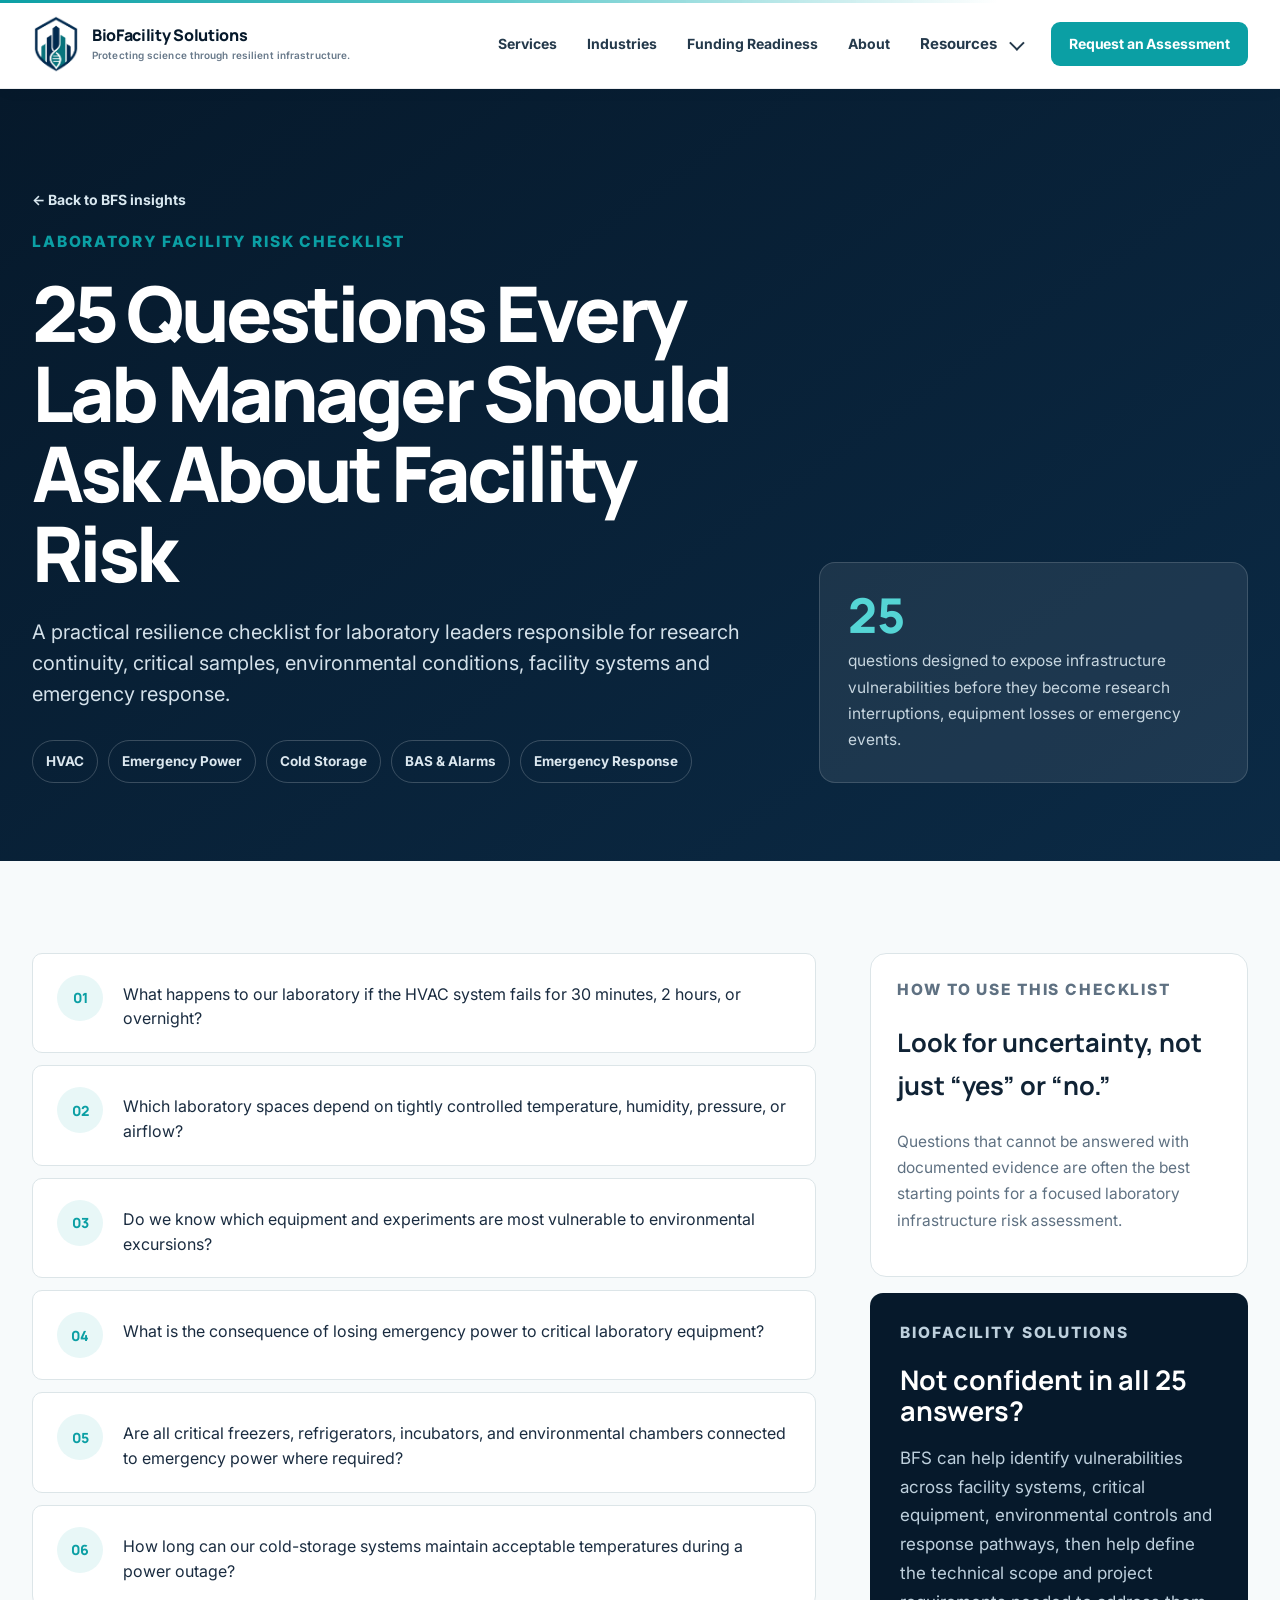
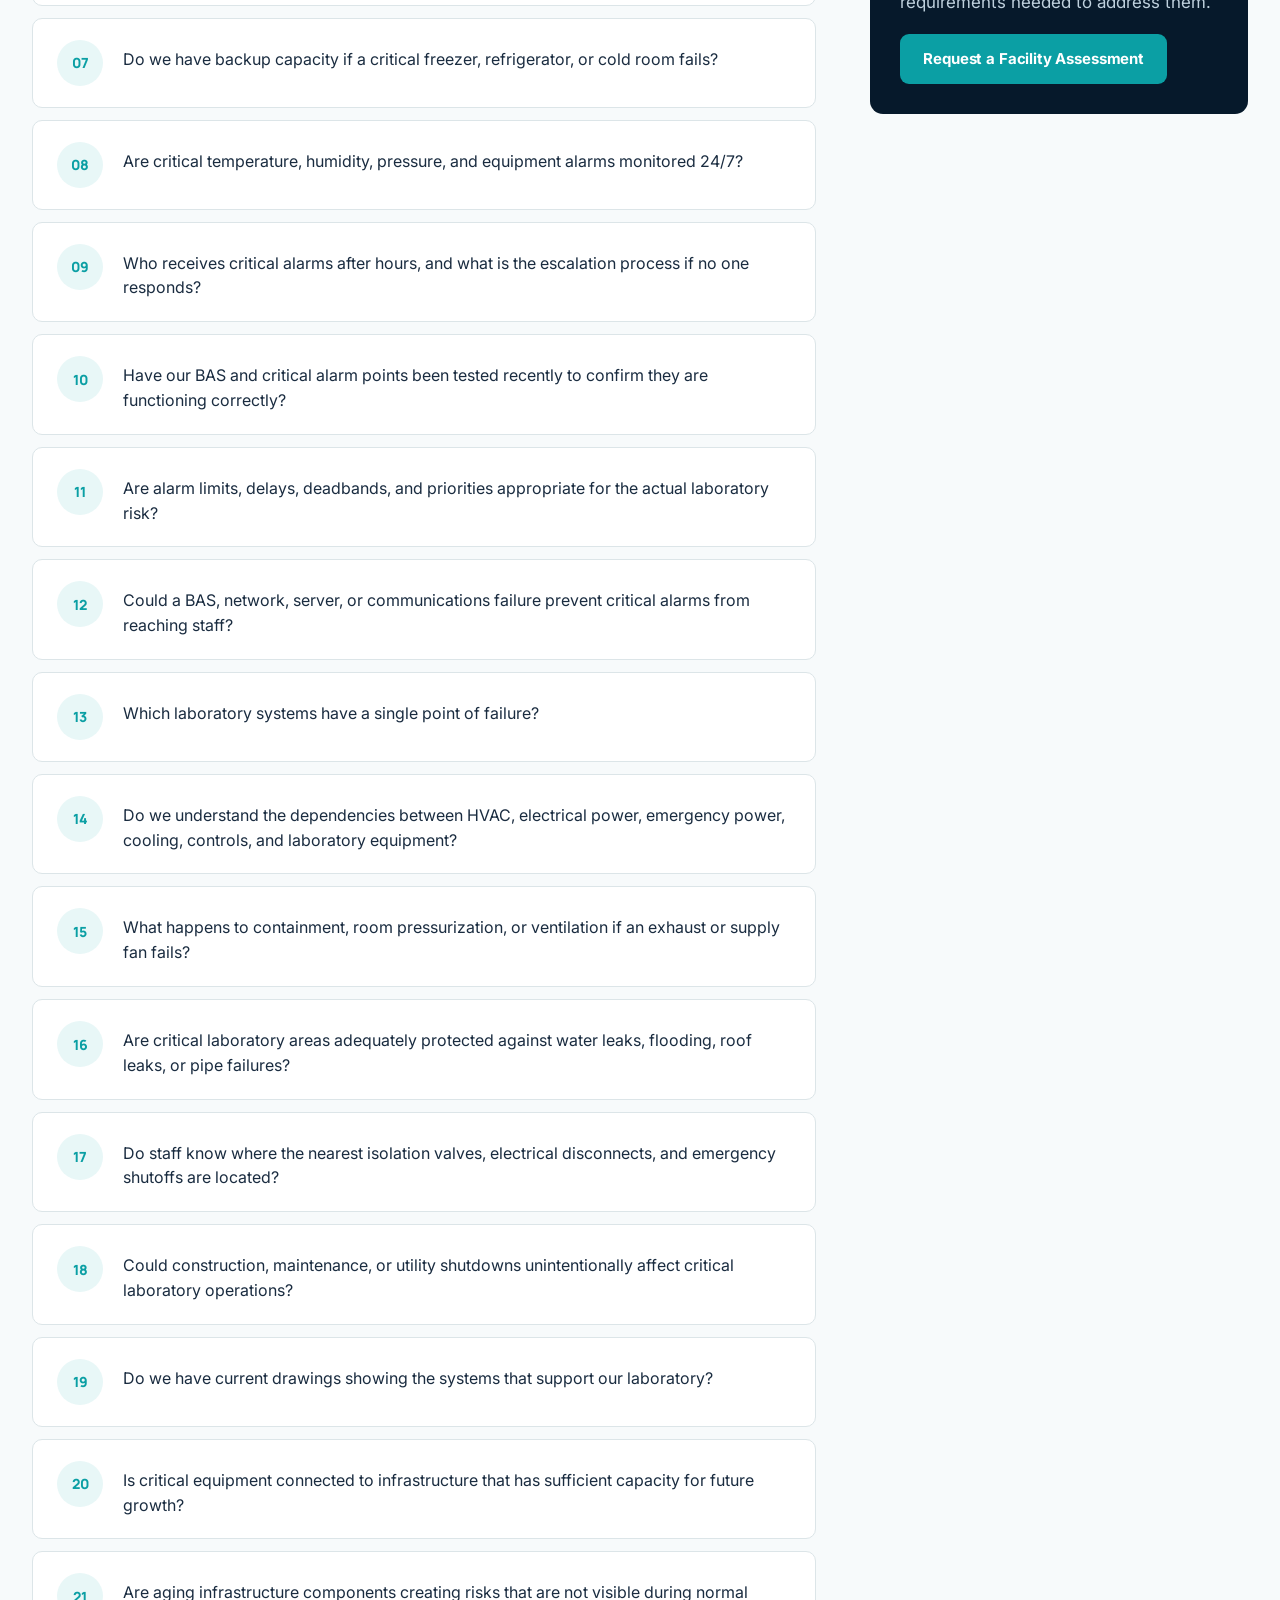
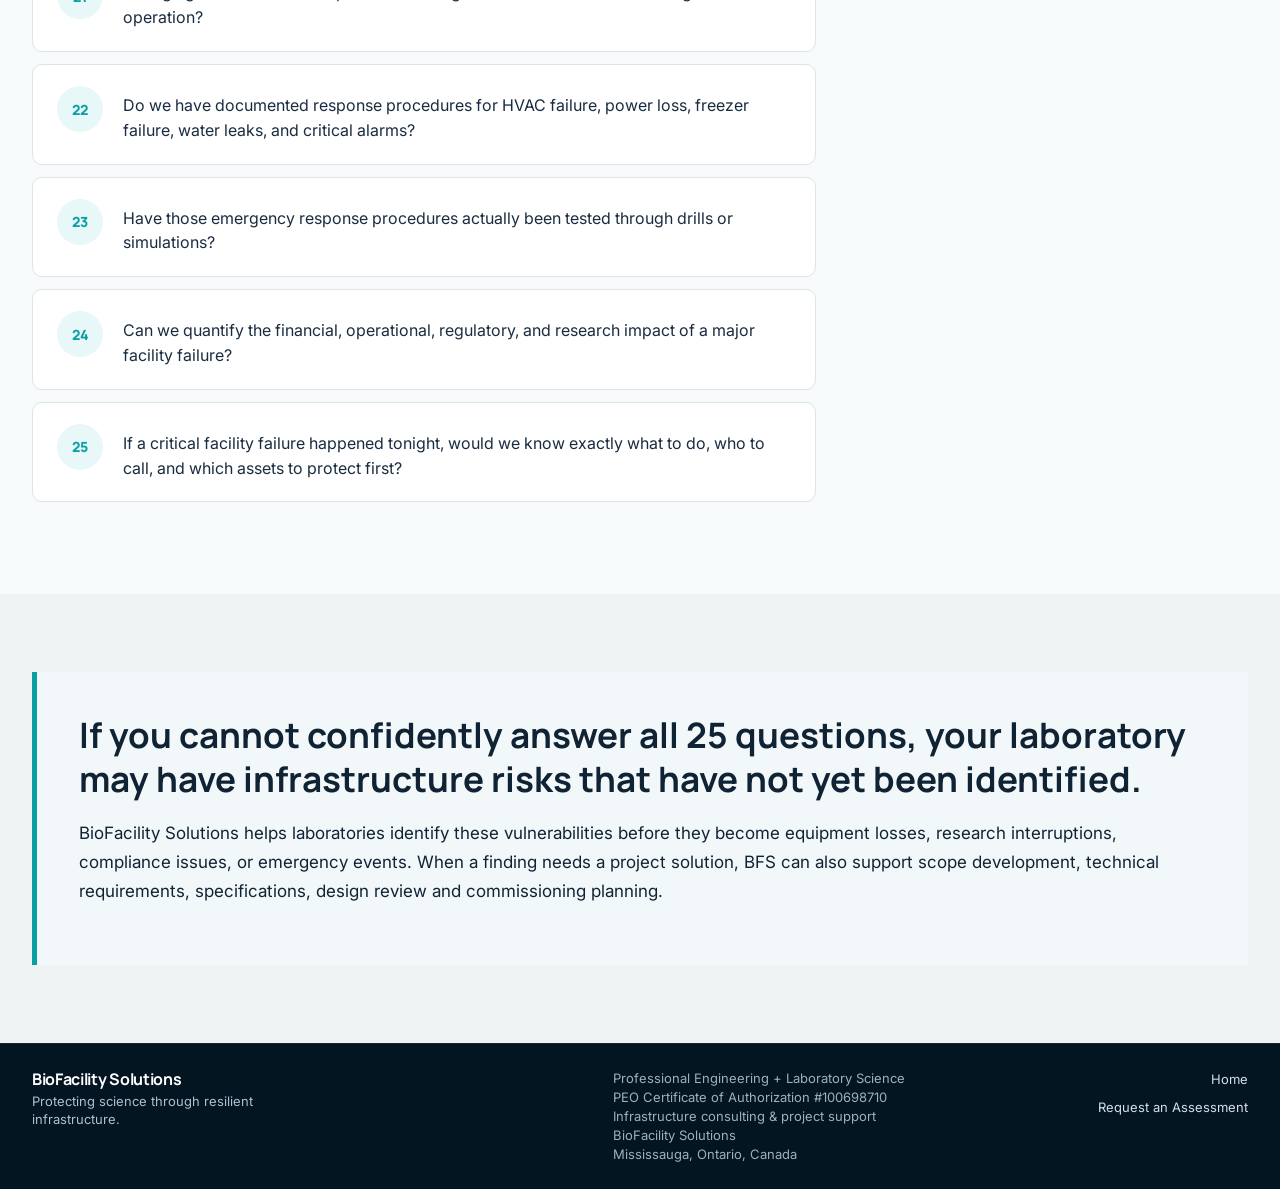
==== commit f3709b84: "Add files via upload" ====
--- a/25-questions.html
+++ b/25-questions.html
@@ -9,9 +9,9 @@
 <link href="https://fonts.googleapis.com" rel="preconnect"/>
 <link crossorigin="" href="https://fonts.gstatic.com" rel="preconnect"/>
 <link href="https://fonts.googleapis.com/css2?family=Inter:wght@400;500;600;700;800&amp;family=Manrope:wght@500;600;700;800&amp;display=swap" rel="stylesheet"/>
-<link href="styles.css?v=23" rel="stylesheet">
-<link href="assets/favicon.png" rel="icon" type="image/png">
-</link></link></head>
+<link href="styles.css?v=27" rel="stylesheet"/>
+<link href="assets/favicon.png" rel="icon" type="image/png"/>
+</head>
 <body>
 <header class="site-header" id="top">
 <div class="container nav-wrap">
@@ -112,10 +112,10 @@
 <footer class="site-footer">
 <div class="container footer-grid">
 <div><strong>BioFacility Solutions</strong><p class="footer-motto">Protecting science through resilient infrastructure.</p></div>
-<div><p>Engineering + Laboratory Science</p><p>Infrastructure consulting &amp; project support</p><p>Ontario, Canada</p></div>
+<div><p>Professional Engineering + Laboratory Science</p><p>PEO Certificate of Authorization #100698710</p><p>Infrastructure consulting &amp; project support</p><p>BioFacility Solutions</p><p>Mississauga, Ontario, Canada</p></div>
 <div><a href="index.html">Home</a><a href="index.html#contact">Request an Assessment</a></div>
 </div>
 </footer>
-<script src="script.js?v=23"></script>
+<script src="script.js?v=27"></script>
 </body>
 </html>
--- a/styles.css
+++ b/styles.css
@@ -874,3 +874,148 @@
   .alarm-summary ul{grid-template-columns:1fr}
   .site-footer{padding:25px 0}
 }
+
+
+/* v24 — laboratory-science advisory integration */
+.science-note{
+  margin:14px 0 2px;
+  padding:14px 16px;
+  border-left:3px solid var(--teal);
+  background:#f3f8f8;
+}
+.science-note span{
+  display:block;
+  margin-bottom:5px;
+  color:#087f84;
+  font-size:11px;
+  font-weight:800;
+  letter-spacing:.12em;
+  text-transform:uppercase;
+}
+.science-note p{margin:0!important;font-size:14.5px!important;line-height:1.58!important;color:#4f6676!important}
+.science-bridge-lead{max-width:610px;color:#53687a;font-size:17px;line-height:1.6;margin:-14px 0 22px}
+
+.science-advisory-section{background:#f4f7f7}
+.science-advisory-heading{display:grid;grid-template-columns:minmax(0,1.05fr) minmax(340px,.8fr);gap:84px;align-items:end;margin-bottom:42px}
+.science-advisory-heading h2{font:700 clamp(38px,4.3vw,58px)/1.06 Manrope,Inter,sans-serif;letter-spacing:-.045em;margin:0;color:var(--navy);max-width:760px}
+.science-advisory-heading>p{margin:0;color:#53687a;font-size:17px;line-height:1.65;max-width:590px}
+.science-advisory-grid{display:grid;grid-template-columns:repeat(2,minmax(0,1fr));border-top:1px solid #d6e1e4;border-left:1px solid #d6e1e4}
+.science-advisory-card{background:#fff;padding:28px 30px 30px;border-right:1px solid #d6e1e4;border-bottom:1px solid #d6e1e4;min-height:235px}
+.science-advisory-card>span{display:block;color:var(--teal);font-weight:800;font-size:13px;letter-spacing:.09em;margin-bottom:24px}
+.science-advisory-card h3{font:700 23px/1.22 Manrope,Inter,sans-serif;letter-spacing:-.025em;color:var(--navy);margin:0 0 10px}
+.science-advisory-card p{margin:0;color:#586d7d;font-size:15px;line-height:1.65}
+
+.scientific-lens-section{background:#f4f7f7}
+.scientific-lens-grid,.biomaterial-lens-grid{display:grid;grid-template-columns:minmax(0,.8fr) minmax(0,1fr);gap:90px;align-items:start}
+.scientific-lens-copy>p,.biomaterial-lens-grid>div:last-child>p{font-size:17px;line-height:1.72;color:#53687a;margin:0 0 22px}
+.scientific-lens-tags{display:flex;flex-wrap:wrap;gap:9px}
+.scientific-lens-tags span{display:inline-flex;align-items:center;min-height:34px;padding:7px 11px;border:1px solid #cfe0e3;border-radius:999px;background:#fff;color:#24445a;font-size:12px;font-weight:700}
+.biomaterial-lens-section{background:#f4f7f7}
+.biomaterial-lens-grid h2{font:700 clamp(38px,4.2vw,56px)/1.06 Manrope,Inter,sans-serif;letter-spacing:-.045em;color:var(--navy);margin:8px 0 0}
+
+@media (max-width: 900px){
+  .science-advisory-heading,.scientific-lens-grid,.biomaterial-lens-grid{grid-template-columns:1fr;gap:28px}
+  .science-advisory-grid{grid-template-columns:1fr}
+  .science-advisory-card{min-height:auto}
+}
+@media (max-width: 620px){
+  .science-advisory-heading h2,.biomaterial-lens-grid h2{font-size:34px}
+  .science-advisory-card{padding:24px 20px}
+  .science-note{padding:12px 13px}
+}
+
+/* v25 — integrated Engineering + Laboratory Science model */
+.integrated-model-section{background:#f4f7f7}
+.integrated-model-head{display:grid;grid-template-columns:minmax(0,1.05fr) minmax(330px,.8fr);gap:76px;align-items:end;margin-bottom:34px}
+.integrated-model-head h2{font:700 clamp(38px,4.3vw,58px)/1.06 Manrope,Inter,sans-serif;letter-spacing:-.045em;margin:0;color:var(--navy);max-width:760px}
+.integrated-model-head>p{margin:0;color:#53687a;font-size:17px;line-height:1.65;max-width:590px}
+.consequence-flow{display:grid;grid-template-columns:1fr 40px 1fr 40px 1fr;align-items:stretch;border:1px solid #d6e1e4;background:#fff}
+.consequence-flow article{padding:27px 28px 29px;min-height:180px}
+.consequence-flow article span{display:block;color:var(--teal);font-size:11px;font-weight:800;letter-spacing:.11em;text-transform:uppercase;margin-bottom:20px}
+.consequence-flow article h3{font:700 22px/1.22 Manrope,Inter,sans-serif;letter-spacing:-.025em;color:var(--navy);margin:0 0 10px}
+.consequence-flow article p{margin:0;color:#596d7d;font-size:14.5px;line-height:1.65}
+.consequence-arrow{display:grid;place-items:center;color:#0a9198;font-size:24px;border-left:1px solid #d6e1e4;border-right:1px solid #d6e1e4;background:#f8fbfb}
+.science-capability-strip{display:grid;grid-template-columns:repeat(4,1fr);margin-top:18px;border-top:1px solid #d6e1e4;border-left:1px solid #d6e1e4}
+.science-capability-strip article{padding:20px 21px 22px;background:#fff;border-right:1px solid #d6e1e4;border-bottom:1px solid #d6e1e4}
+.science-capability-strip strong{display:block;font:700 15.5px/1.35 Manrope,Inter,sans-serif;color:var(--navy);margin-bottom:7px}
+.science-capability-strip p{margin:0;color:#607383;font-size:12.5px;line-height:1.55}
+.consequence-mini-flow{display:flex;align-items:center;flex-wrap:wrap;gap:9px;margin-top:18px;padding-top:16px;border-top:1px solid #d3e0e3}
+.consequence-mini-flow span{display:inline-flex;align-items:center;min-height:32px;padding:6px 10px;border:1px solid #cfe0e3;border-radius:999px;background:#fff;color:#24445a;font-size:11.5px;font-weight:700}
+.consequence-mini-flow b{color:var(--teal);font-size:15px}
+@media(max-width:980px){
+  .integrated-model-head{grid-template-columns:1fr;gap:24px}
+  .consequence-flow{grid-template-columns:1fr}
+  .consequence-arrow{min-height:36px;border-left:0;border-right:0;border-top:1px solid #d6e1e4;border-bottom:1px solid #d6e1e4;transform:rotate(90deg)}
+  .consequence-flow article{min-height:auto}
+  .science-capability-strip{grid-template-columns:1fr 1fr}
+}
+@media(max-width:620px){
+  .integrated-model-head h2{font-size:34px}
+  .consequence-flow article{padding:23px 20px}
+  .science-capability-strip{grid-template-columns:1fr}
+  .science-capability-strip article{padding:18px 20px}
+}
+
+
+/* v27 — compact spacing, always-visible experience, cleaner footer */
+.section{padding:84px 0}
+.capabilities-section,.consulting-section,.integrated-model-section{padding-top:68px;padding-bottom:68px}
+.section-heading,.capabilities-heading,.consulting-heading,.integrated-model-head{margin-bottom:28px}
+.funding-note{margin:10px 0 0}
+
+/* Make the core-capabilities accordion more compact. */
+.capability-row summary{min-height:82px;grid-template-columns:74px minmax(0,1fr) 30px;gap:12px}
+.capability-title{font-size:24px;line-height:1.2}
+.capability-detail{grid-template-columns:74px minmax(0,760px) 30px;gap:12px;padding:0 0 18px}
+.capability-detail p{font-size:15px;line-height:1.58}
+.capability-detail a{margin-top:8px}
+.science-note{margin:10px 0 0;padding:12px 14px;max-width:720px}
+.science-note span{margin-bottom:4px}
+.science-note p{font-size:14px!important;line-height:1.5!important}
+
+/* Put the consulting numbers and titles on the same line. */
+.consulting-grid{margin-top:0}
+.consulting-card{min-height:0;padding:22px 24px 24px}
+.consulting-card>span,.consulting-card h3{display:inline-block;vertical-align:baseline}
+.consulting-card>span{margin-right:10px;font-size:14px}
+.consulting-card h3{margin:0;font-size:24px}
+.consulting-card p{margin-top:14px}
+.principal-consulting-note{margin-top:16px;padding:22px 24px}
+.consulting-scope-note{margin-top:10px}
+
+/* Show institutional experience by default with no expand/collapse icon. */
+.founder-experience{margin-top:18px;padding-top:12px}
+.founder-experience summary{cursor:default;padding:0}
+.founder-experience summary::after{content:none}
+.founder-experience summary small{margin-left:auto}
+.founder-experience .institution-tags{display:flex;flex-wrap:wrap}
+
+/* Tighten the engineering + lab science section and assurance area. */
+.integrated-model-head{gap:42px}
+.assurance-strip{margin-top:20px}
+.assurance-strip>div{padding:18px}
+
+/* Cleaner footer. */
+.site-footer{padding:24px 0}
+.footer-grid{grid-template-columns:1.15fr .95fr auto;gap:24px;align-items:start}
+.footer-grid p{margin:1px 0;line-height:1.4}
+.footer-grid>div:last-child{gap:6px}
+.footer-motto{max-width:290px}
+
+@media(max-width:980px){
+  .section{padding:74px 0}
+  .capabilities-section,.consulting-section,.integrated-model-section{padding-top:60px;padding-bottom:60px}
+  .capability-row summary{grid-template-columns:62px minmax(0,1fr) 28px}
+  .capability-detail{grid-template-columns:62px minmax(0,1fr) 28px}
+  .footer-grid{grid-template-columns:1fr}
+}
+@media(max-width:680px){
+  .section{padding:64px 0}
+  .capability-row summary{grid-template-columns:42px minmax(0,1fr) 24px;min-height:72px;gap:10px}
+  .capability-title{font-size:20px}
+  .capability-detail{grid-template-columns:42px minmax(0,1fr) 24px;padding-bottom:16px}
+  .consulting-card{padding:20px}
+  .consulting-card h3{font-size:21px}
+  .founder-experience summary{flex-wrap:wrap;gap:4px}
+  .founder-experience summary small{margin-left:0}
+}
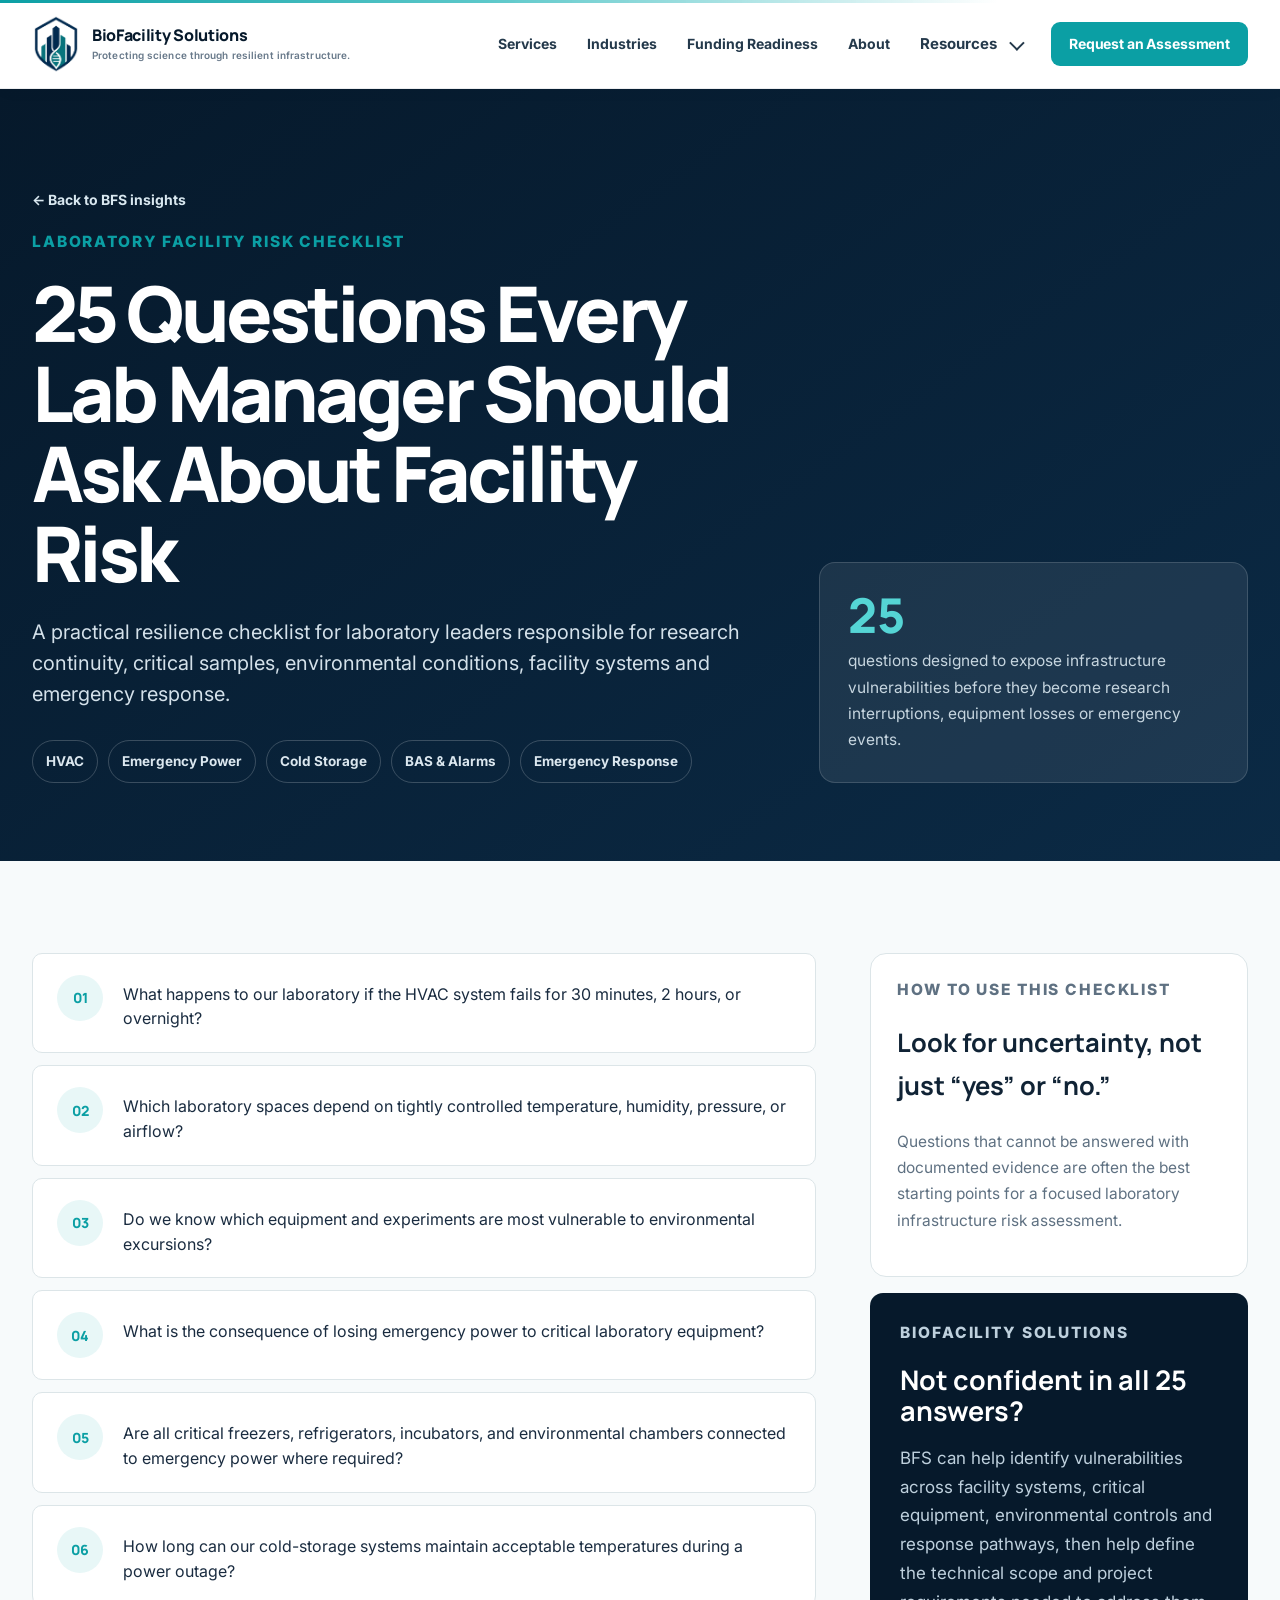
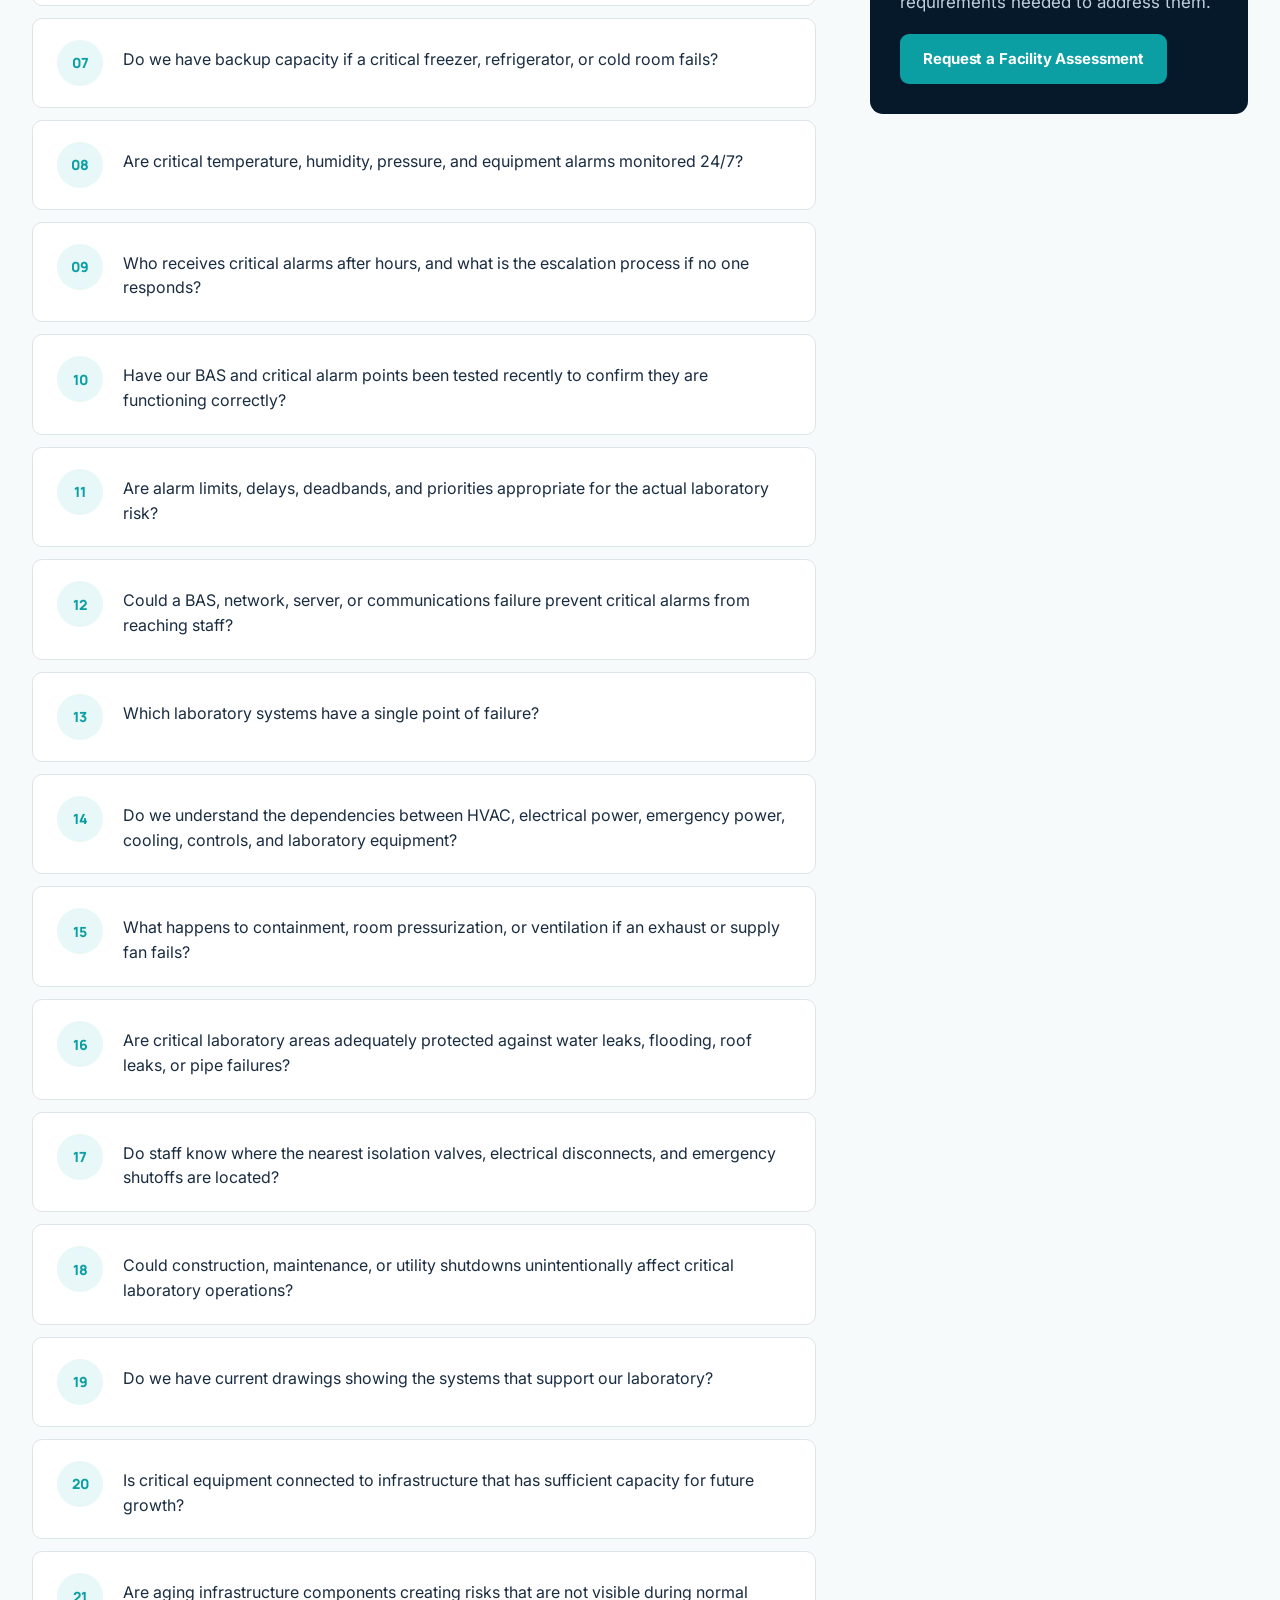
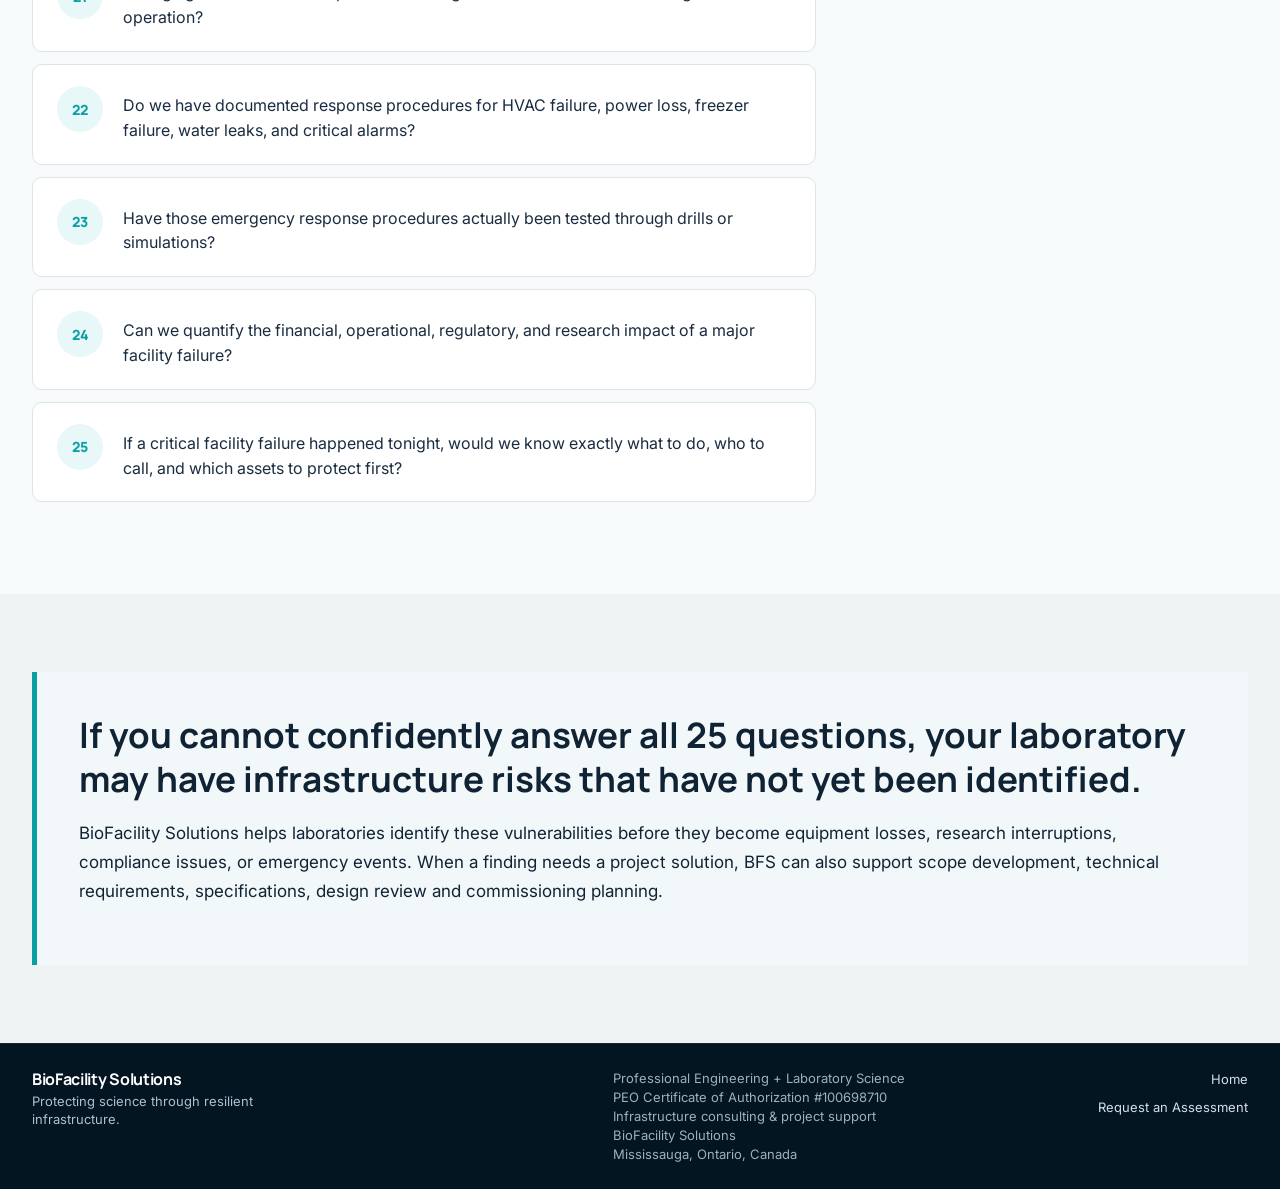
==== commit a9cfc638: "Add files via upload" ====
--- a/25-questions.html
+++ b/25-questions.html
@@ -9,13 +9,13 @@
 <link href="https://fonts.googleapis.com" rel="preconnect"/>
 <link crossorigin="" href="https://fonts.gstatic.com" rel="preconnect"/>
 <link href="https://fonts.googleapis.com/css2?family=Inter:wght@400;500;600;700;800&amp;family=Manrope:wght@500;600;700;800&amp;display=swap" rel="stylesheet"/>
-<link href="styles.css?v=27" rel="stylesheet"/>
+<link href="styles.css?v=29" rel="stylesheet"/>
 <link href="assets/favicon.png" rel="icon" type="image/png"/>
 </head>
 <body>
 <header class="site-header" id="top">
 <div class="container nav-wrap">
-<a aria-label="BioFacility Solutions home" class="brand" href="index.html#top">
+<a aria-label="BioFacility Solutions home" class="brand" href="index.html">
 <img alt="" aria-hidden="true" class="brand-mark" src="assets/bfs-logo-mark.png"/>
 <span class="brand-copy"><strong>BioFacility Solutions</strong><small>Protecting science through resilient infrastructure.</small></span>
 </a>
@@ -116,6 +116,6 @@
 <div><a href="index.html">Home</a><a href="index.html#contact">Request an Assessment</a></div>
 </div>
 </footer>
-<script src="script.js?v=27"></script>
+<script src="script.js?v=29"></script>
 </body>
 </html>
--- a/styles.css
+++ b/styles.css
@@ -1019,3 +1019,124 @@
   .founder-experience summary{flex-wrap:wrap;gap:4px}
   .founder-experience summary small{margin-left:0}
 }
+
+
+/* v28 — inline card labels + exact page-top navigation */
+/* Industries: number and title share one line. */
+.market-card{
+  display:grid;
+  grid-template-columns:auto minmax(0,1fr);
+  grid-template-rows:auto 1fr;
+  column-gap:12px;
+  row-gap:12px;
+  align-content:start;
+}
+.market-card .market-no{
+  grid-column:1;
+  grid-row:1;
+  align-self:baseline;
+  margin:0;
+  padding-top:3px;
+  font-size:13px;
+}
+.market-card h3{
+  grid-column:2;
+  grid-row:1;
+  align-self:baseline;
+  margin:0;
+}
+.market-card>p{
+  grid-column:1 / -1;
+  grid-row:2;
+  margin:0;
+}
+
+/* Funding path: number and stage name share one line. */
+.funding-path article{
+  display:grid;
+  grid-template-columns:auto minmax(0,1fr);
+  column-gap:11px;
+  row-gap:12px;
+  align-content:start;
+}
+.funding-path article>span{
+  grid-column:1;
+  align-self:baseline;
+  margin:0;
+  padding-top:3px;
+  font-size:13px;
+}
+.funding-path article h3{
+  grid-column:2;
+  align-self:baseline;
+  margin:0;
+}
+.funding-path article p{
+  grid-column:1 / -1;
+  margin:0;
+}
+
+/* Visual affordance for exact top links. */
+.brand,[href="#top"]{cursor:pointer}
+
+@media(max-width:620px){
+  .market-card,.funding-path article{column-gap:9px;row-gap:10px}
+  .market-card h3,.funding-path article h3{font-size:21px}
+}
+
+
+/* =========================================================
+   v29 — mobile layout fix for the integrated science model
+   ========================================================= */
+html,body{max-width:100%;overflow-x:hidden}
+.integrated-model-section,.integrated-model-section .container,
+.integrated-model-head,.consequence-flow,.science-capability-strip{max-width:100%;min-width:0}
+.consequence-flow article,.integrated-model-head>*,.science-capability-strip article{min-width:0}
+
+@media(max-width:980px){
+  .integrated-model-head{grid-template-columns:minmax(0,1fr);gap:20px}
+  .consequence-flow{
+    grid-template-columns:minmax(0,1fr);
+    width:100%;
+    overflow:hidden;
+  }
+  .consequence-flow article{
+    width:100%;
+    min-width:0;
+    min-height:0;
+  }
+  .consequence-arrow{
+    transform:none!important;
+    width:100%;
+    min-width:0;
+    min-height:34px;
+    height:34px;
+    border-left:0;
+    border-right:0;
+    border-top:1px solid #d6e1e4;
+    border-bottom:1px solid #d6e1e4;
+    font-size:0;
+    line-height:1;
+  }
+  .consequence-arrow::before{
+    content:"↓";
+    display:block;
+    font-size:20px;
+    line-height:34px;
+    color:#0a9198;
+    text-align:center;
+  }
+}
+
+@media(max-width:620px){
+  .integrated-model-section{padding-top:52px;padding-bottom:52px}
+  .integrated-model-head{margin-bottom:22px}
+  .integrated-model-head h2{font-size:32px;line-height:1.08}
+  .integrated-model-head>p{font-size:15px;line-height:1.55}
+  .consequence-flow article{padding:20px 18px}
+  .consequence-flow article span{margin-bottom:10px;font-size:10px;line-height:1.35}
+  .consequence-flow article h3{font-size:20px;line-height:1.2;margin-bottom:7px}
+  .consequence-flow article p{font-size:13.5px;line-height:1.5}
+  .consequence-arrow{height:30px;min-height:30px}
+  .consequence-arrow::before{font-size:18px;line-height:30px}
+}
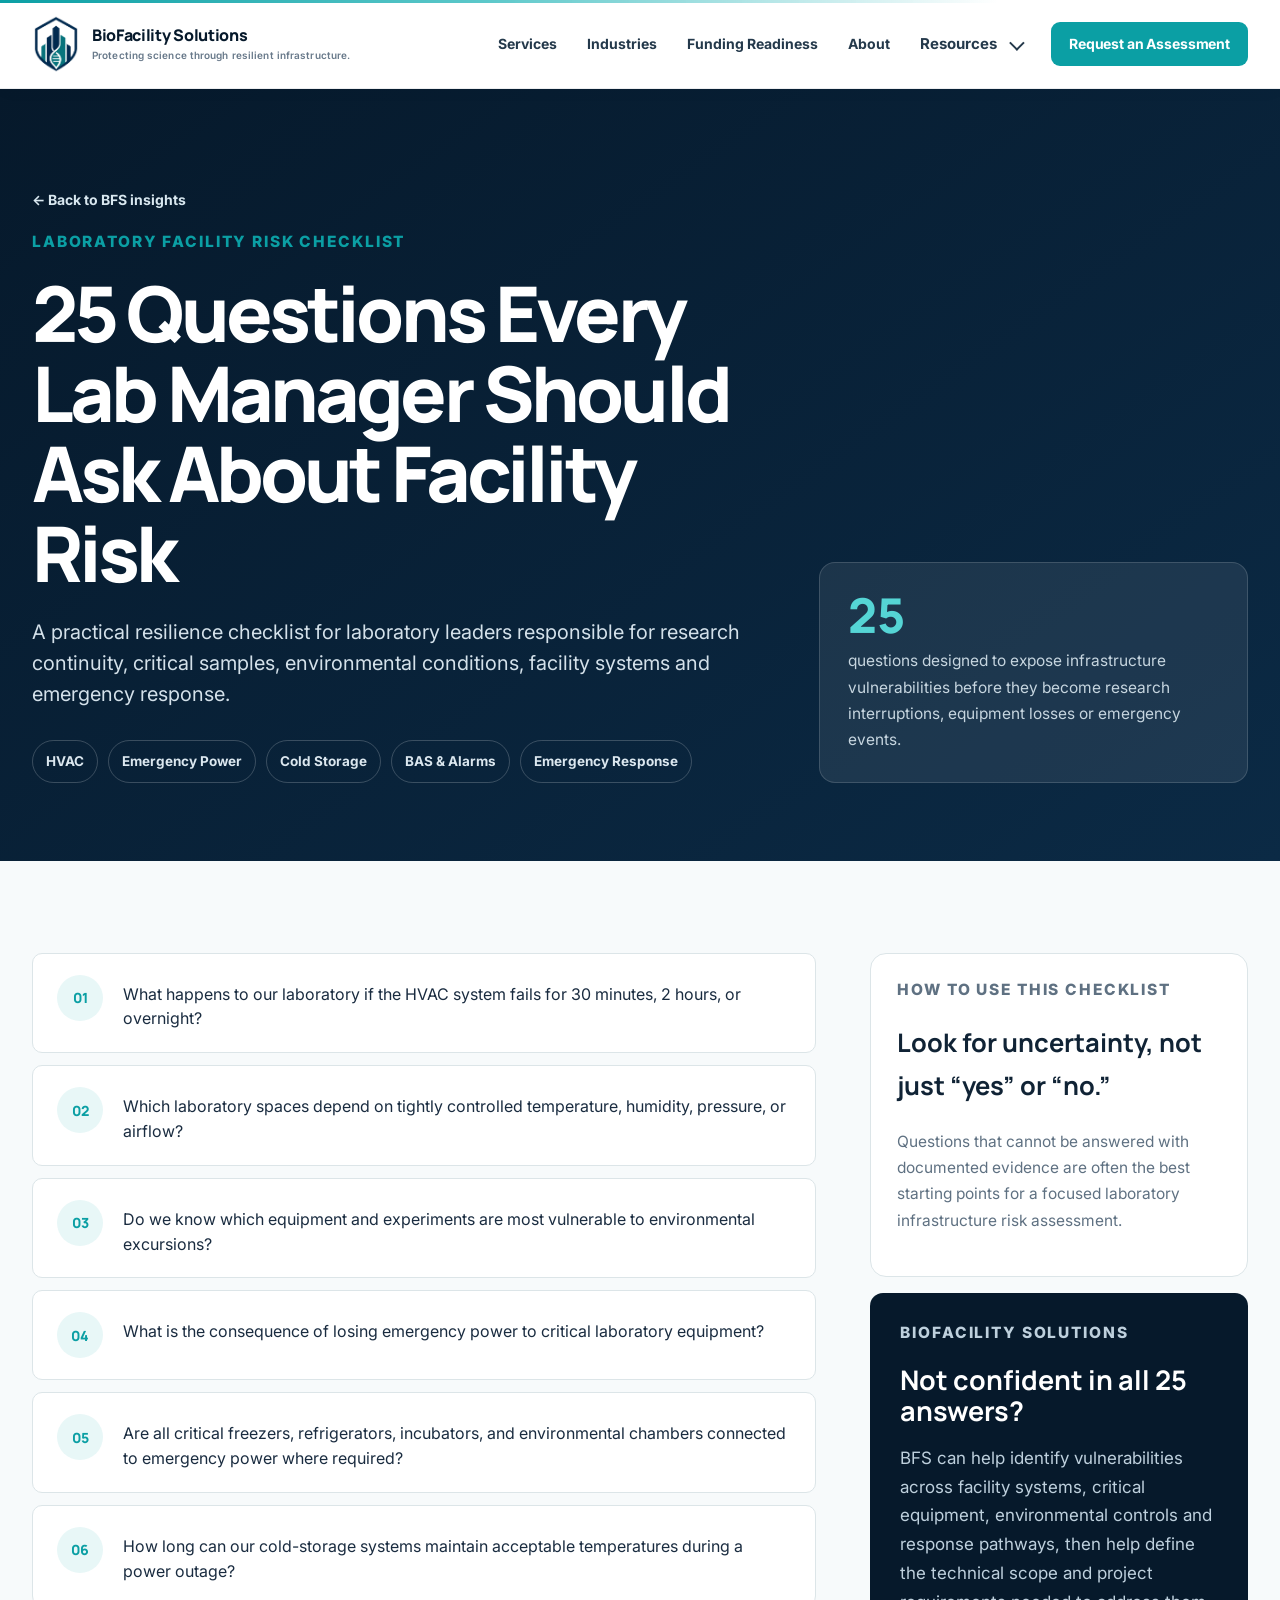
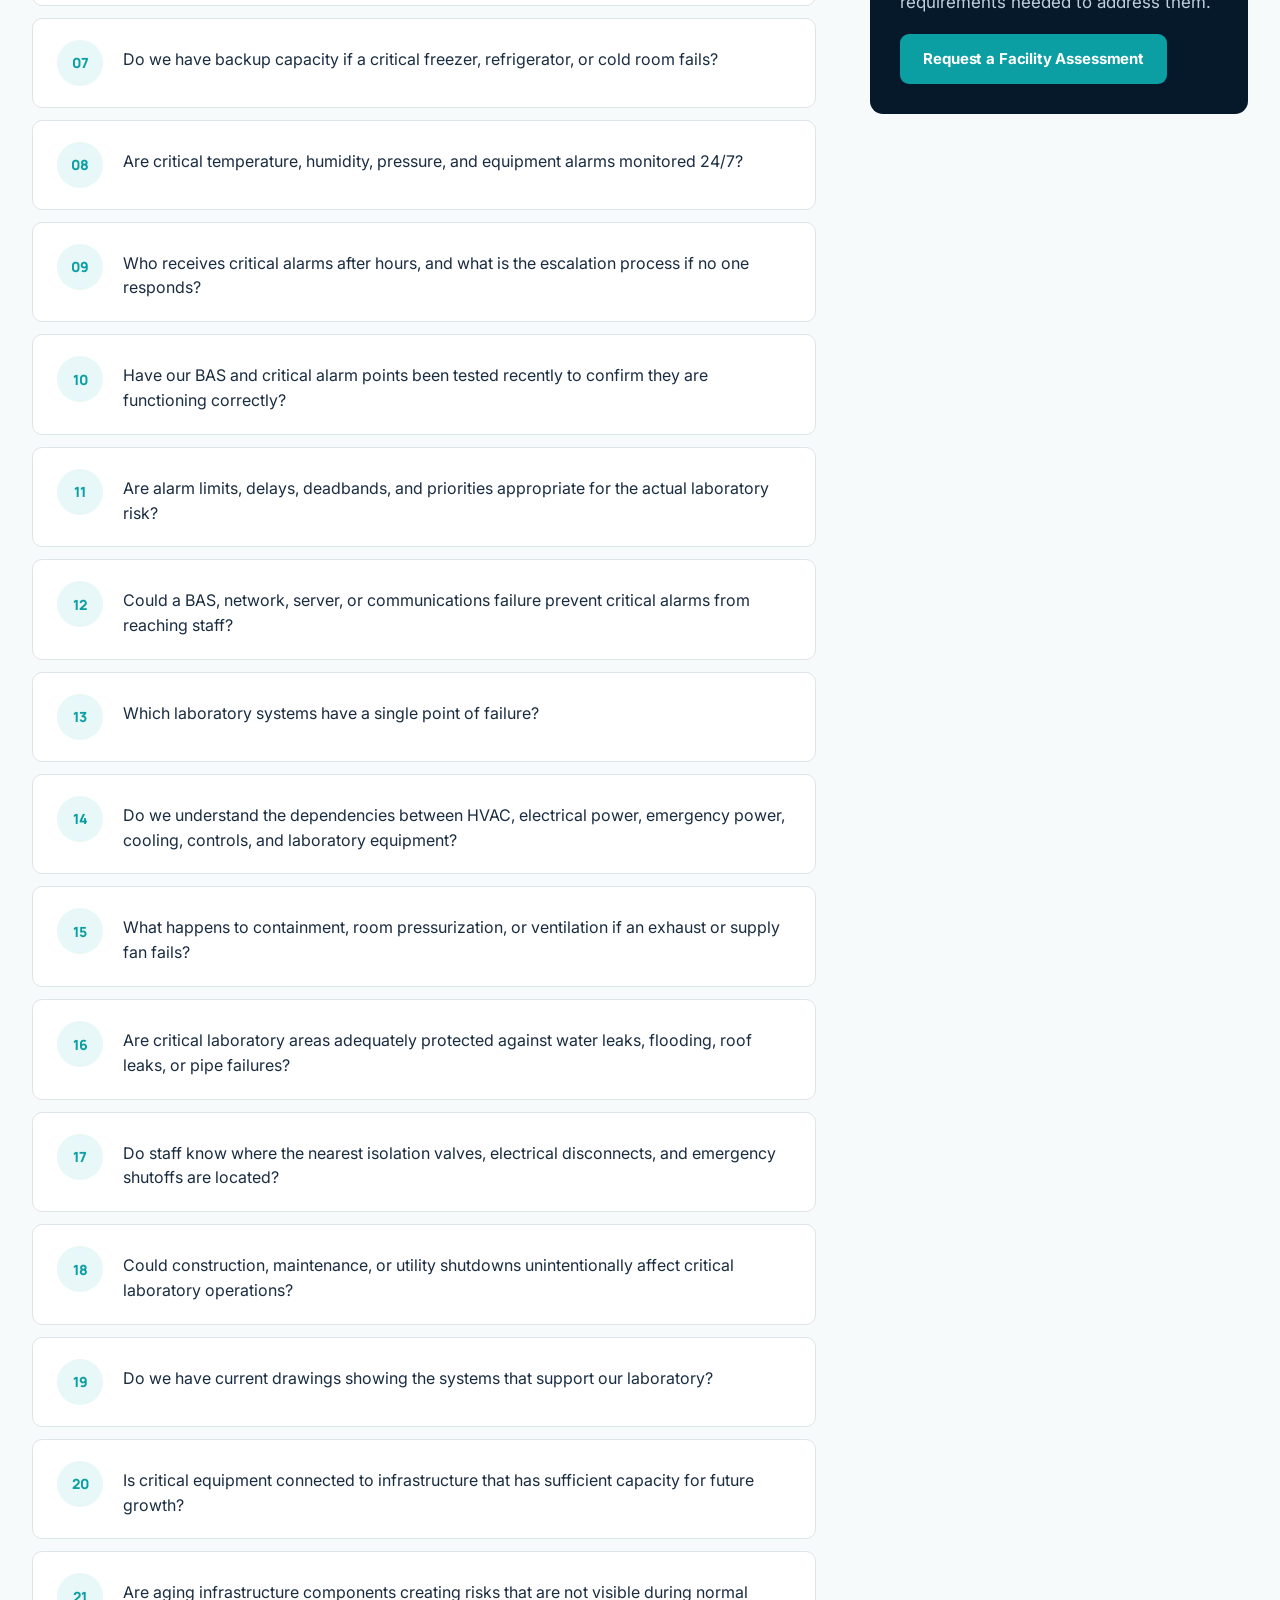
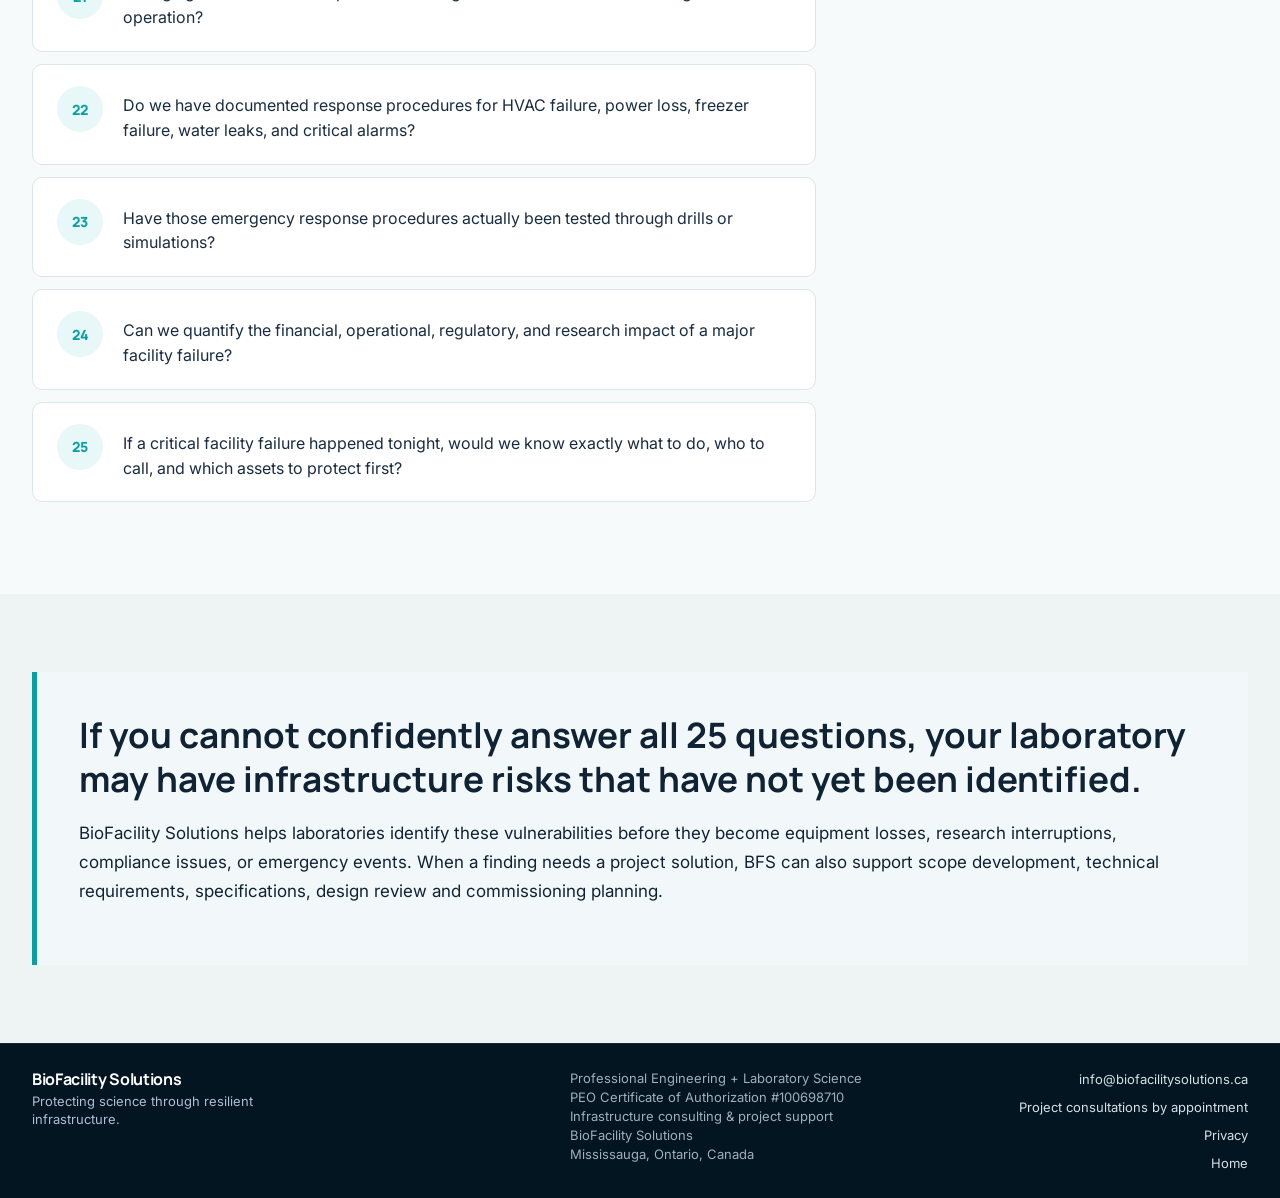
==== commit 23407ccf: "Add files via upload" ====
--- a/25-questions.html
+++ b/25-questions.html
@@ -4,14 +4,14 @@
 <head>
 <meta charset="utf-8"/>
 <meta content="width=device-width, initial-scale=1" name="viewport"/>
-<meta content="25 questions laboratory managers can use to identify hidden facility risks involving HVAC, emergency power, cold storage, BAS, alarms and critical infrastructure." name="description"/>
-<title>25 Questions Every Lab Manager Should Ask About Facility Risk | BioFacility Solutions</title>
+<meta content="A practical checklist for laboratory leaders covering HVAC, emergency power, cold storage, monitoring, alarms, utilities and emergency response." name="description"/>
+<title>25 Questions Every Lab Manager Should Ask About Facility Risk | BFS</title>
 <link href="https://fonts.googleapis.com" rel="preconnect"/>
 <link crossorigin="" href="https://fonts.gstatic.com" rel="preconnect"/>
 <link href="https://fonts.googleapis.com/css2?family=Inter:wght@400;500;600;700;800&amp;family=Manrope:wght@500;600;700;800&amp;display=swap" rel="stylesheet"/>
-<link href="styles.css?v=29" rel="stylesheet"/>
+<link href="styles.css?v=33" rel="stylesheet"/>
 <link href="assets/favicon.png" rel="icon" type="image/png"/>
-</head>
+<link href="https://biofacilitysolutions.ca/25-questions.html" rel="canonical"/><meta content="BioFacility Solutions" property="og:site_name"/><meta content="25 Questions Every Lab Manager Should Ask About Facility Risk | BFS" property="og:title"/><meta content="A practical checklist for laboratory leaders covering HVAC, emergency power, cold storage, monitoring, alarms, utilities and emergency response." property="og:description"/><meta content="article" property="og:type"/><meta content="https://biofacilitysolutions.ca/25-questions.html" property="og:url"/><meta content="https://biofacilitysolutions.ca/assets/bfs-social-preview.png" property="og:image"/><meta content="1200" property="og:image:width"/><meta content="630" property="og:image:height"/><meta content="BioFacility Solutions — Professional Engineering + Laboratory Science" property="og:image:alt"/><meta content="summary_large_image" name="twitter:card"/><meta content="25 Questions Every Lab Manager Should Ask About Facility Risk | BFS" name="twitter:title"/><meta content="A practical checklist for laboratory leaders covering HVAC, emergency power, cold storage, monitoring, alarms, utilities and emergency response." name="twitter:description"/><meta content="https://biofacilitysolutions.ca/assets/bfs-social-preview.png" name="twitter:image"/></head>
 <body>
 <header class="site-header" id="top">
 <div class="container nav-wrap">
@@ -34,6 +34,7 @@
 <a href="25-questions.html"><strong>25-Question Checklist</strong><span>Facility-risk questions for lab leaders</span></a>
 <a href="ult-freezer-infrastructure-guide.html"><strong>ULT Freezer Guide</strong><span>Power, cooling &amp; alarm scenarios</span></a>
 <a href="critical-laboratory-alarm-guide.html"><strong>Critical Alarm Guide</strong><span>Detection, routing &amp; escalation</span></a>
+<a href="standards-and-codes.html"><strong>Standards &amp; Codes Reference</strong><span>Engineering, laboratory &amp; regulatory basis</span></a>
 </div>
 </div>
 <a class="btn btn-small" href="index.html#contact">Request an Assessment</a>
@@ -113,9 +114,9 @@
 <div class="container footer-grid">
 <div><strong>BioFacility Solutions</strong><p class="footer-motto">Protecting science through resilient infrastructure.</p></div>
 <div><p>Professional Engineering + Laboratory Science</p><p>PEO Certificate of Authorization #100698710</p><p>Infrastructure consulting &amp; project support</p><p>BioFacility Solutions</p><p>Mississauga, Ontario, Canada</p></div>
-<div><a href="index.html">Home</a><a href="index.html#contact">Request an Assessment</a></div>
+<div><a href="mailto:info@biofacilitysolutions.ca">info@biofacilitysolutions.ca</a><a href="mailto:info@biofacilitysolutions.ca?subject=Project%20Consultation">Project consultations by appointment</a><a href="privacy.html">Privacy</a><a href="index.html">Home</a></div>
 </div>
 </footer>
-<script src="script.js?v=29"></script>
+<script src="script.js?v=33"></script>
 </body>
 </html>
--- a/styles.css
+++ b/styles.css
@@ -1140,3 +1140,98 @@
   .consequence-arrow{height:30px;min-height:30px}
   .consequence-arrow::before{font-size:18px;line-height:30px}
 }
+
+
+/* v30 — standards and codes integration */
+.standards-section{background:#fff}
+.standards-heading{display:grid;grid-template-columns:minmax(0,1.05fr) minmax(320px,.85fr);gap:70px;align-items:end;margin-bottom:34px}
+.standards-heading h2{font:700 clamp(38px,4.6vw,60px)/1.06 Manrope,Inter,sans-serif;letter-spacing:-.045em;margin:0;color:var(--navy);max-width:780px}
+.standards-heading>div:last-child>p{margin:0 0 16px;color:var(--muted);font-size:17px;line-height:1.65}
+.standards-summary-grid{display:grid;grid-template-columns:repeat(4,minmax(0,1fr));border-top:1px solid var(--line);border-left:1px solid var(--line);background:#fff}
+.standards-summary-card{padding:24px 24px 26px;border-right:1px solid var(--line);border-bottom:1px solid var(--line);min-height:220px}
+.standards-summary-card>span{display:block;color:var(--teal);font:800 12px/1 Manrope,Inter,sans-serif;letter-spacing:.1em;margin-bottom:22px}
+.standards-summary-card h3{font:700 21px/1.2 Manrope,Inter,sans-serif;margin:0 0 10px;color:var(--navy);letter-spacing:-.02em}
+.standards-summary-card p{margin:0;color:var(--muted);font-size:13.5px;line-height:1.6}
+.standards-note{margin:16px 0 0;color:#748695;font-size:12px;line-height:1.55}
+
+.standards-resource-hero .resource-side strong{font-size:34px;letter-spacing:-.03em}
+.standards-page-intro{display:grid;grid-template-columns:minmax(0,.9fr) minmax(0,1.1fr);gap:70px;align-items:start;margin-bottom:38px}
+.standards-page-intro h2{font:700 clamp(32px,3.8vw,50px)/1.08 Manrope,Inter,sans-serif;letter-spacing:-.04em;margin:0;color:var(--navy)}
+.standards-page-intro>p{margin:0;color:var(--muted);font-size:16px;line-height:1.7}
+.standards-page-grid{display:grid;grid-template-columns:1fr 1fr;gap:16px}
+.standards-group{border:1px solid var(--line);border-radius:12px;background:#fff;padding:26px}
+.standards-group-head{display:flex;align-items:baseline;gap:12px;padding-bottom:16px;border-bottom:1px solid var(--line);margin-bottom:16px}
+.standards-group-head>span{color:var(--teal);font:800 12px/1 Manrope,Inter,sans-serif;letter-spacing:.1em}
+.standards-group-head h2{font:700 23px/1.2 Manrope,Inter,sans-serif;margin:0;color:var(--navy);letter-spacing:-.025em}
+.standards-group ul{list-style:none;margin:0;padding:0}
+.standards-group li{padding:12px 0;border-bottom:1px solid #e8eef1}
+.standards-group li:last-child{border-bottom:0}
+.standards-group li strong{display:block;color:var(--navy);font-size:14px;margin-bottom:4px}
+.standards-group li span{display:block;color:var(--muted);font-size:13px;line-height:1.5}
+.standards-links{display:flex;flex-wrap:wrap;gap:8px;margin-top:16px}
+.standards-links a{display:inline-flex;align-items:center;min-height:32px;padding:6px 10px;border:1px solid #cfe0e3;border-radius:999px;color:var(--teal);font-size:11.5px;font-weight:700;background:#f8fbfb}
+.standards-disclaimer{margin-top:22px;padding:28px 30px;border-radius:12px;background:var(--navy);color:#fff}
+.standards-disclaimer h2{font:700 clamp(26px,3vw,38px)/1.15 Manrope,Inter,sans-serif;margin:0 0 12px;letter-spacing:-.03em}
+.standards-disclaimer p:last-child{margin:0;color:#b8c8d5;font-size:14px;line-height:1.65}
+
+@media(max-width:980px){
+  .standards-heading,.standards-page-intro{grid-template-columns:1fr;gap:24px}
+  .standards-summary-grid{grid-template-columns:1fr 1fr}
+  .standards-page-grid{grid-template-columns:1fr}
+}
+@media(max-width:620px){
+  .standards-summary-grid{grid-template-columns:1fr}
+  .standards-summary-card{min-height:0;padding:20px}
+  .standards-group{padding:21px 19px}
+  .standards-disclaimer{padding:24px 20px}
+}
+
+
+/* v31 — contact, privacy, social sharing and legal pages */
+.contact-appointment{margin-top:18px;padding-top:16px;border-top:1px solid var(--line);font-size:14px!important;line-height:1.55;color:#4f6676!important}.contact-appointment strong{color:var(--navy)}
+.privacy-consent{display:flex!important;gap:10px;align-items:flex-start;text-transform:none!important;letter-spacing:0!important;font-weight:500!important;font-size:12.5px!important;line-height:1.5;color:#516676}.privacy-consent input{width:17px!important;height:17px;margin:2px 0 0!important;flex:0 0 auto}.privacy-consent a{color:var(--teal);text-decoration:underline}
+.compact-resource-hero{padding-top:105px;padding-bottom:72px}.contact-direct{display:grid;grid-template-columns:110px 1fr;gap:10px 16px;margin-top:28px;padding-top:22px;border-top:1px solid var(--line);font-size:14px}.contact-direct strong{color:var(--navy)}.contact-direct a{color:var(--teal);font-weight:700}
+.legal-section{background:#f5f8f9}.legal-layout{display:grid;grid-template-columns:minmax(240px,.45fr) minmax(0,1fr);gap:70px;align-items:start}.legal-summary{position:sticky;top:115px;background:#fff;border:1px solid var(--line);border-radius:12px;padding:26px}.legal-summary p:not(.eyebrow){color:var(--muted);font-size:14px}.legal-summary a{color:var(--teal);font-weight:800;font-size:13px}.legal-content{background:#fff;border:1px solid var(--line);border-radius:12px;padding:38px 42px}.legal-content h2{font:700 23px/1.25 Manrope,Inter,sans-serif;color:var(--navy);margin:32px 0 10px;letter-spacing:-.02em}.legal-content h2:first-child{margin-top:0}.legal-content p{color:#526879;font-size:15px;line-height:1.7}.legal-content a{color:var(--teal);font-weight:700}.legal-note{margin-top:34px!important;padding-top:18px;border-top:1px solid var(--line);font-size:12.5px!important;color:#748693!important}
+.error-section{min-height:70vh;display:grid;align-items:center;background:#f5f8f9;padding-top:140px}.error-wrap{max-width:820px;text-align:center}.error-wrap h1{font:800 clamp(46px,6vw,76px)/1.03 Manrope,Inter,sans-serif;letter-spacing:-.05em;color:var(--navy);margin:0 0 18px}.error-wrap>p:not(.eyebrow){font-size:18px;color:var(--muted);max-width:680px;margin:0 auto 28px}.error-wrap .hero-actions{justify-content:center}.error-links{display:flex;justify-content:center;gap:12px;flex-wrap:wrap;margin-top:34px}.error-links a{padding:10px 14px;border:1px solid var(--line);border-radius:999px;background:#fff;color:var(--navy);font-size:12px;font-weight:700}.site-footer .footer-grid>div:last-child a{white-space:nowrap}
+@media(max-width:900px){.legal-layout{grid-template-columns:1fr;gap:25px}.legal-summary{position:static}.compact-resource-hero{padding-top:82px;padding-bottom:55px}}@media(max-width:620px){.legal-content{padding:26px 21px}.contact-direct{grid-template-columns:1fr;gap:4px}.contact-direct strong{margin-top:9px}.site-footer .footer-grid>div:last-child a{white-space:normal}}
+
+
+/* v33 — final resource CTA is inline and centered; never overlaps footer links. */
+.end-assessment-cta{
+  position:static;
+  width:min(680px,calc(100% - 40px));
+  margin:30px auto 24px;
+  padding:18px 20px;
+  display:flex;
+  align-items:center;
+  justify-content:center;
+  gap:20px;
+  background:linear-gradient(135deg,#071b2f,#0a2d48);
+  color:#fff;
+  border:1px solid #28425c;
+  border-radius:12px;
+  box-shadow:0 12px 30px rgba(7,27,52,.12);
+  text-align:left;
+}
+.end-assessment-cta span{
+  max-width:360px;
+  color:#d5e2ea;
+  font-size:13px;
+  line-height:1.45;
+}
+.end-assessment-cta a{
+  flex:0 0 auto;
+  background:var(--teal);
+  color:#fff;
+  padding:10px 14px;
+  border-radius:7px;
+  font-weight:800;
+  font-size:13px;
+}
+/* Disable legacy floating behaviour if an older cached page still carries the class. */
+.sticky-assessment-cta{position:static!important;right:auto!important;bottom:auto!important;z-index:auto!important;width:min(680px,calc(100% - 40px));margin:30px auto 24px!important;justify-content:center}
+@media(max-width:680px){
+  .end-assessment-cta,.sticky-assessment-cta{width:calc(100% - 28px);margin:22px auto 18px!important;padding:16px;flex-direction:column;align-items:stretch;text-align:center;gap:12px}
+  .end-assessment-cta span,.sticky-assessment-cta span{max-width:none}
+  .end-assessment-cta a,.sticky-assessment-cta a{text-align:center}
+}
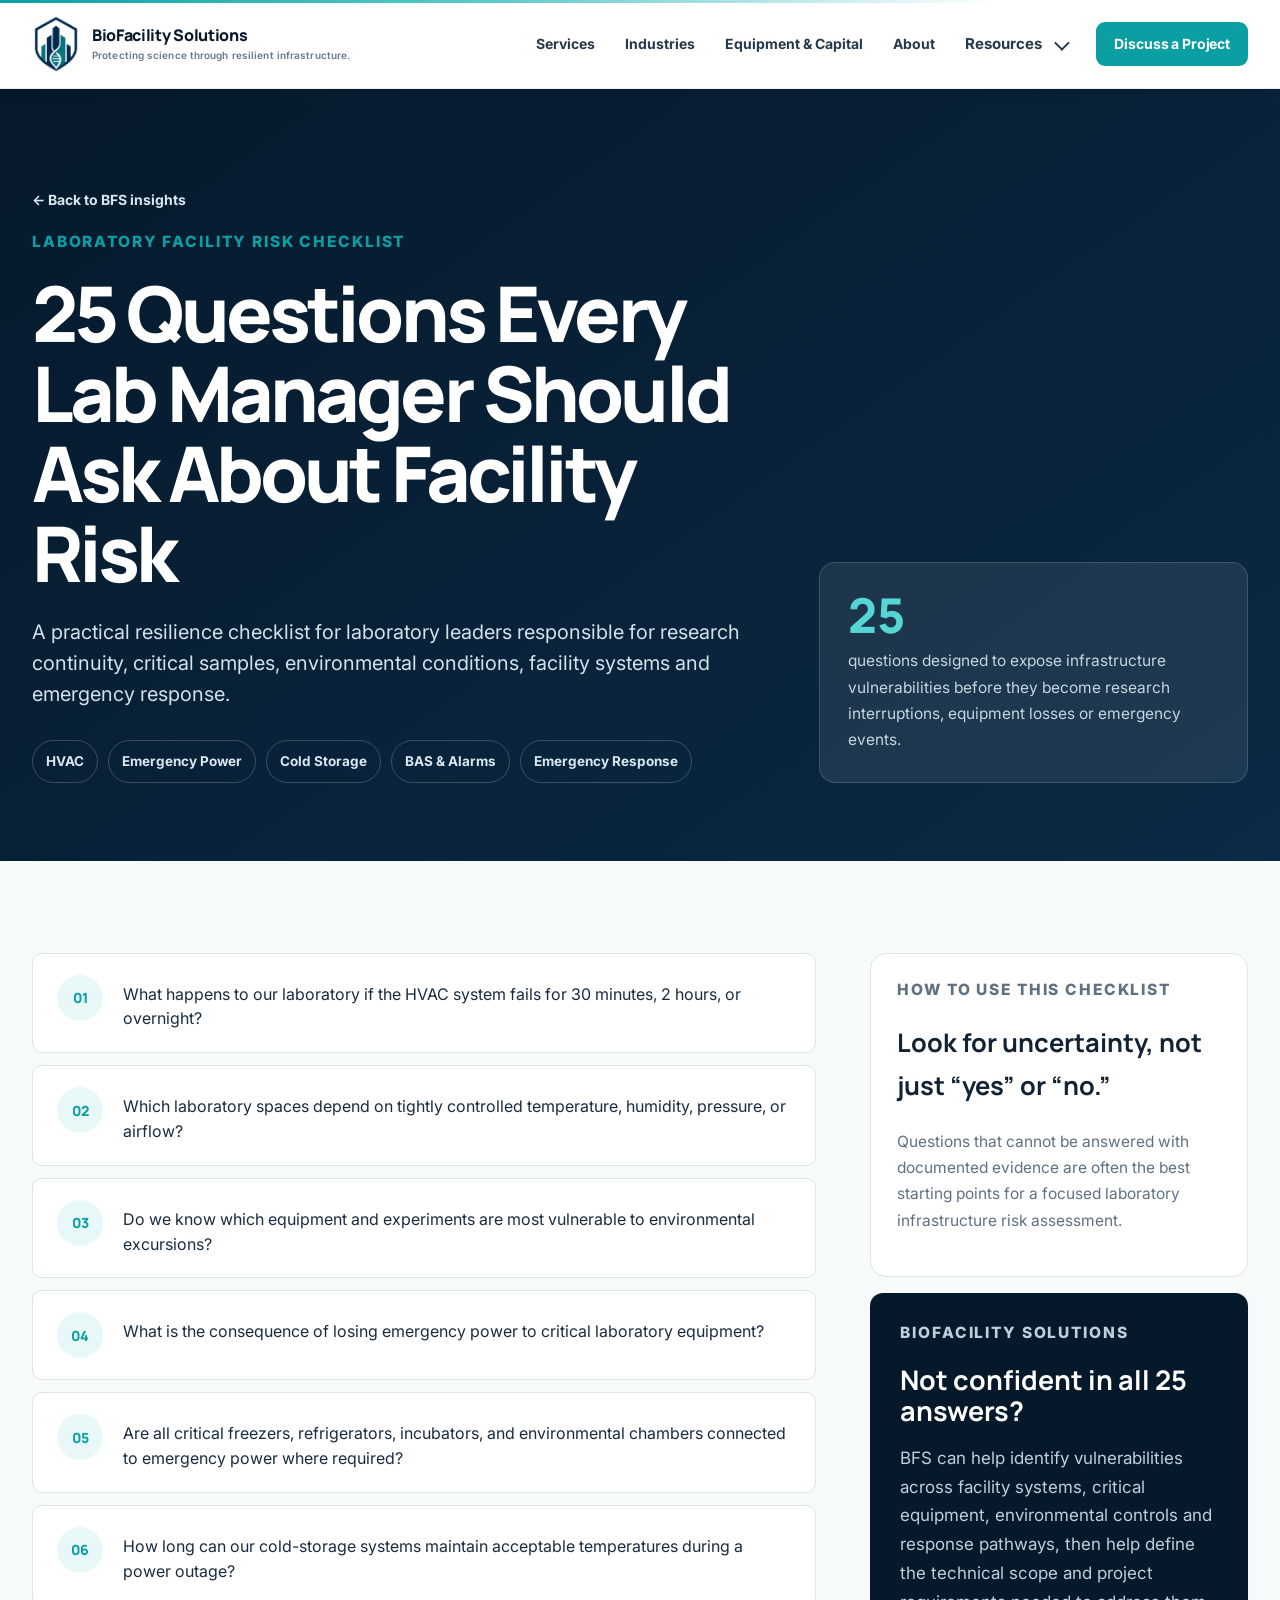
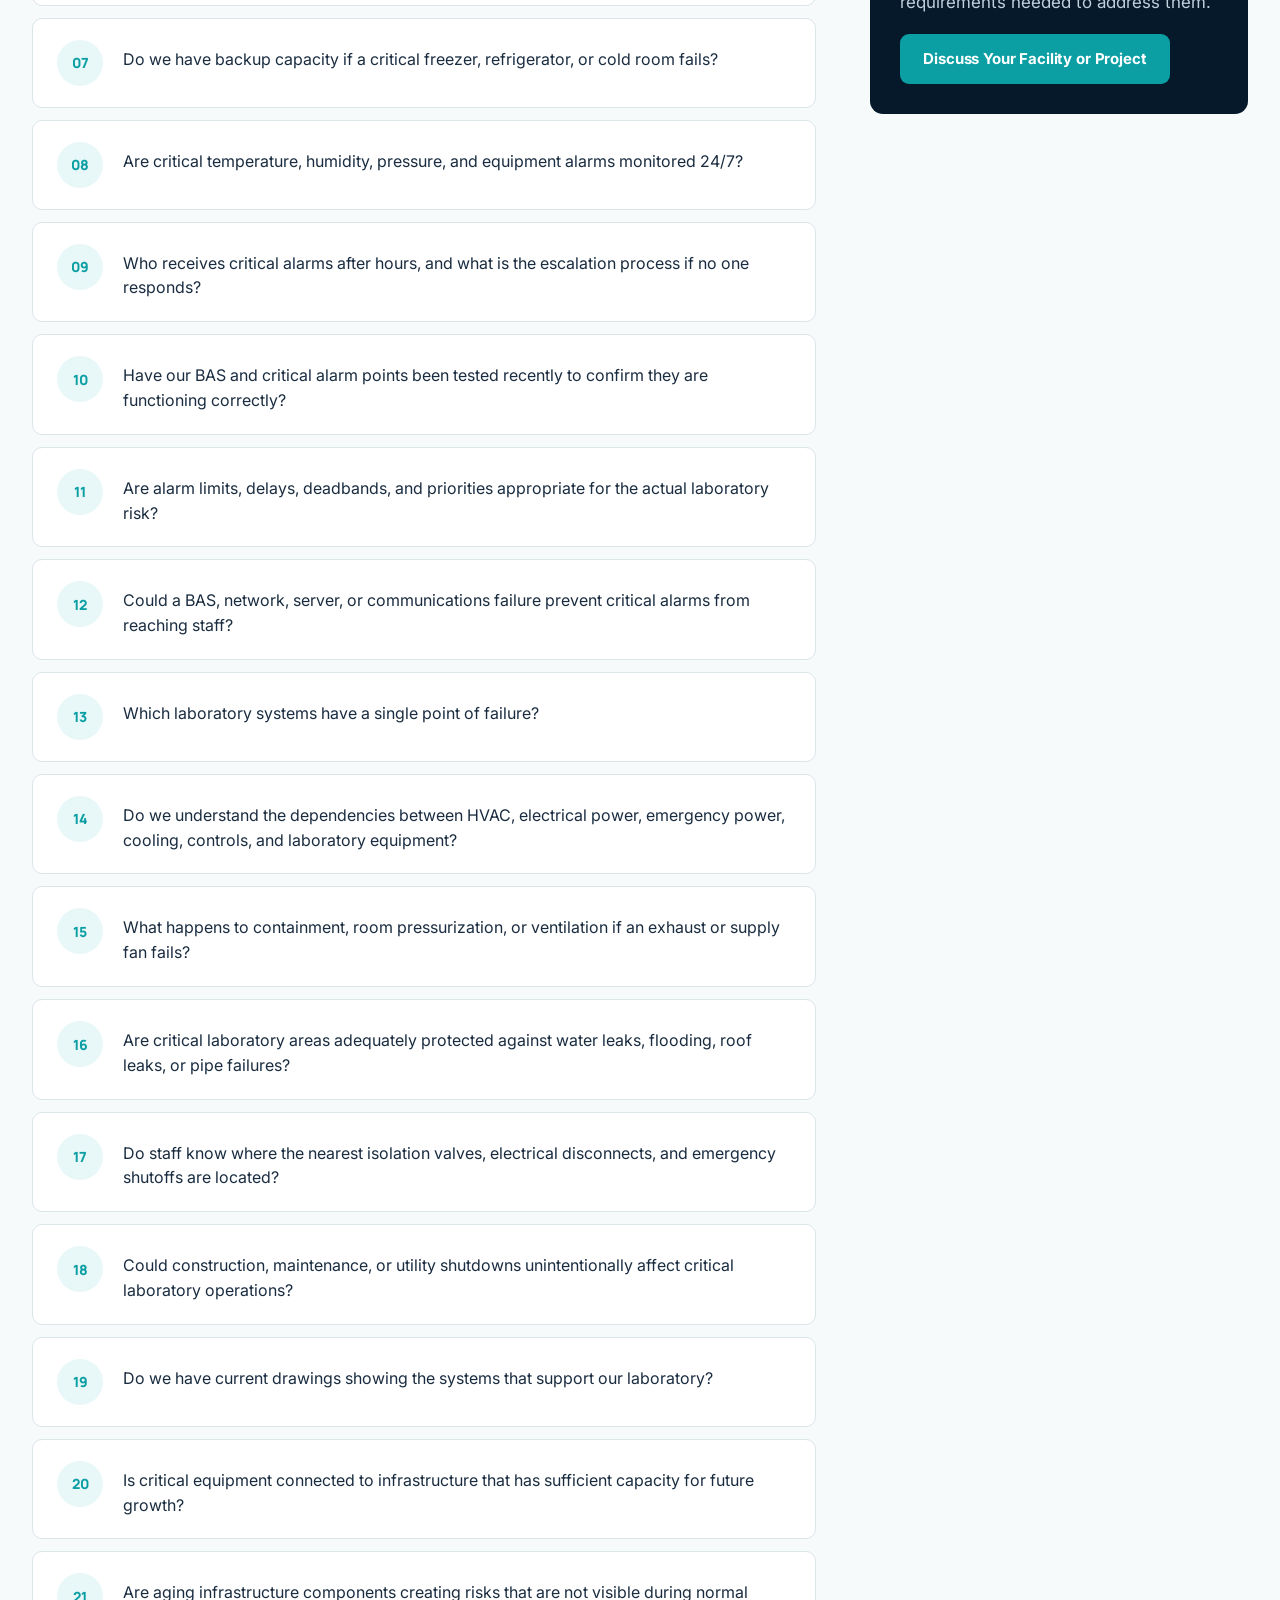
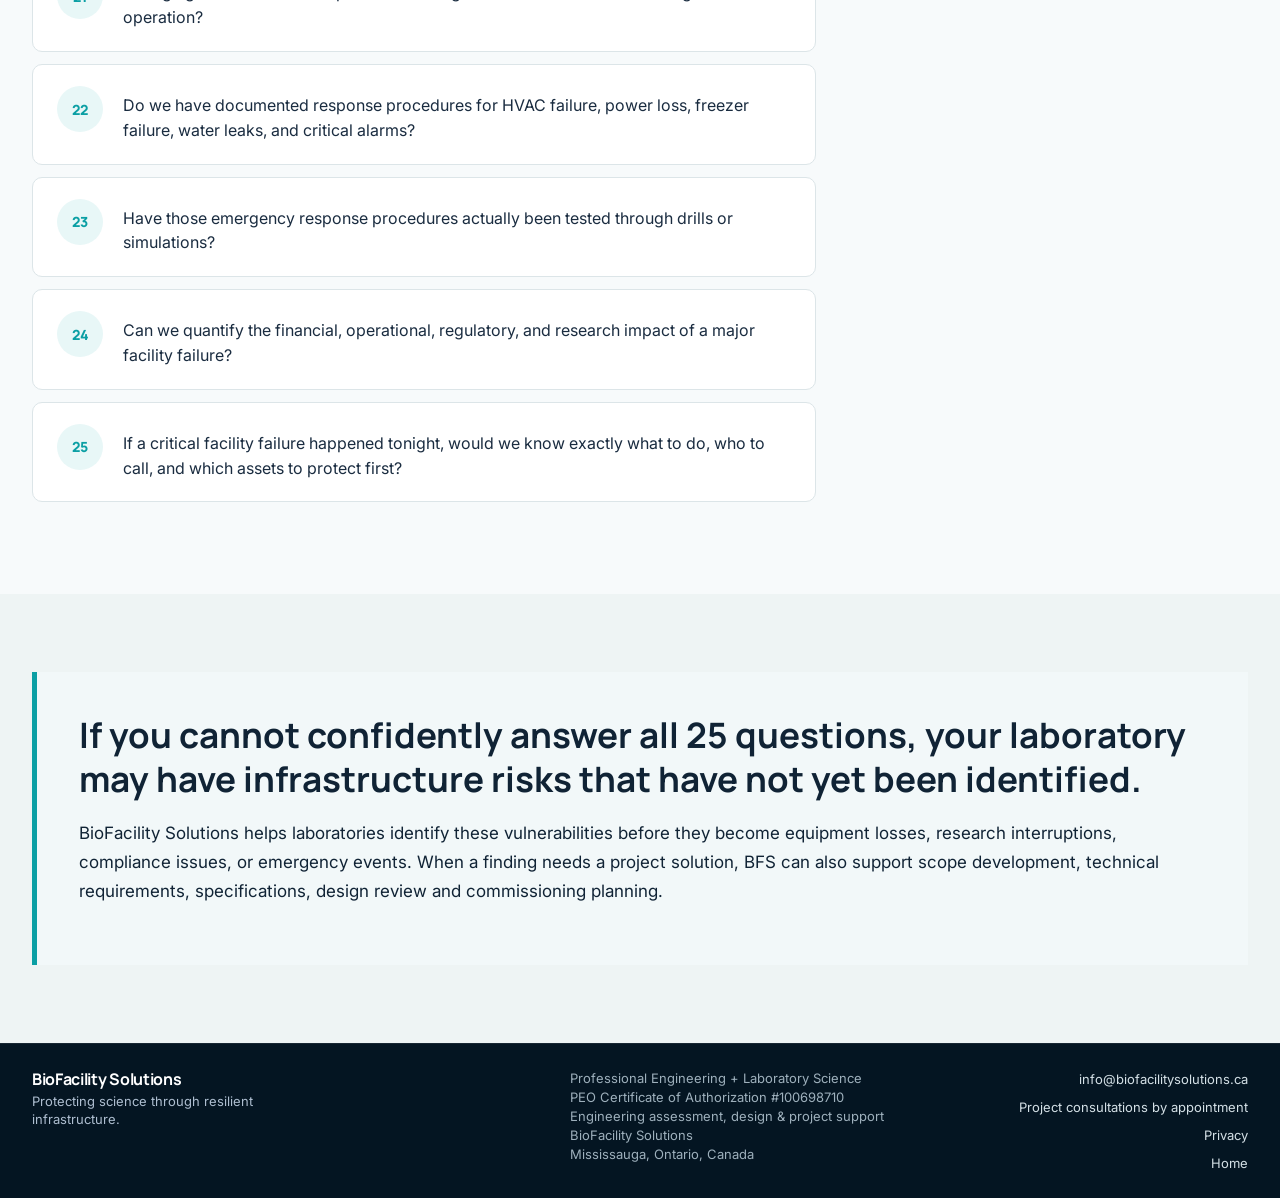
==== commit e9125283: "Add files via upload" ====
--- a/25-questions.html
+++ b/25-questions.html
@@ -9,7 +9,7 @@
 <link href="https://fonts.googleapis.com" rel="preconnect"/>
 <link crossorigin="" href="https://fonts.gstatic.com" rel="preconnect"/>
 <link href="https://fonts.googleapis.com/css2?family=Inter:wght@400;500;600;700;800&amp;family=Manrope:wght@500;600;700;800&amp;display=swap" rel="stylesheet"/>
-<link href="styles.css?v=33" rel="stylesheet"/>
+<link href="styles.css?v=34" rel="stylesheet"/>
 <link href="assets/favicon.png" rel="icon" type="image/png"/>
 <link href="https://biofacilitysolutions.ca/25-questions.html" rel="canonical"/><meta content="BioFacility Solutions" property="og:site_name"/><meta content="25 Questions Every Lab Manager Should Ask About Facility Risk | BFS" property="og:title"/><meta content="A practical checklist for laboratory leaders covering HVAC, emergency power, cold storage, monitoring, alarms, utilities and emergency response." property="og:description"/><meta content="article" property="og:type"/><meta content="https://biofacilitysolutions.ca/25-questions.html" property="og:url"/><meta content="https://biofacilitysolutions.ca/assets/bfs-social-preview.png" property="og:image"/><meta content="1200" property="og:image:width"/><meta content="630" property="og:image:height"/><meta content="BioFacility Solutions — Professional Engineering + Laboratory Science" property="og:image:alt"/><meta content="summary_large_image" name="twitter:card"/><meta content="25 Questions Every Lab Manager Should Ask About Facility Risk | BFS" name="twitter:title"/><meta content="A practical checklist for laboratory leaders covering HVAC, emergency power, cold storage, monitoring, alarms, utilities and emergency response." name="twitter:description"/><meta content="https://biofacilitysolutions.ca/assets/bfs-social-preview.png" name="twitter:image"/></head>
 <body>
@@ -23,7 +23,7 @@
 <nav aria-label="Primary navigation" class="site-nav" id="site-nav">
 <a href="index.html#services">Services</a>
 <a href="index.html#industries">Industries</a>
-<a href="index.html#funding">Funding Readiness</a>
+<a href="index.html#funding">Equipment &amp; Capital</a>
 <a href="index.html#about">About</a>
 <div class="nav-dropdown">
 <button aria-expanded="false" aria-haspopup="true" class="nav-dropdown-toggle" type="button">
@@ -37,7 +37,7 @@
 <a href="standards-and-codes.html"><strong>Standards &amp; Codes Reference</strong><span>Engineering, laboratory &amp; regulatory basis</span></a>
 </div>
 </div>
-<a class="btn btn-small" href="index.html#contact">Request an Assessment</a>
+<a class="btn btn-small" href="index.html#contact">Discuss a Project</a>
 </nav>
 </div>
 </header>
@@ -96,7 +96,7 @@
 <p class="eyebrow">BioFacility Solutions</p>
 <h3>Not confident in all 25 answers?</h3>
 <p>BFS can help identify vulnerabilities across facility systems, critical equipment, environmental controls and response pathways, then help define the technical scope and project requirements needed to address them.</p>
-<a class="btn" href="index.html#contact">Request a Facility Assessment</a>
+<a class="btn" href="index.html#contact">Discuss Your Facility or Project</a>
 </div>
 </aside>
 </div>
@@ -113,10 +113,10 @@
 <footer class="site-footer">
 <div class="container footer-grid">
 <div><strong>BioFacility Solutions</strong><p class="footer-motto">Protecting science through resilient infrastructure.</p></div>
-<div><p>Professional Engineering + Laboratory Science</p><p>PEO Certificate of Authorization #100698710</p><p>Infrastructure consulting &amp; project support</p><p>BioFacility Solutions</p><p>Mississauga, Ontario, Canada</p></div>
+<div><p>Professional Engineering + Laboratory Science</p><p>PEO Certificate of Authorization #100698710</p><p>Engineering assessment, design &amp; project support</p><p>BioFacility Solutions</p><p>Mississauga, Ontario, Canada</p></div>
 <div><a href="mailto:info@biofacilitysolutions.ca">info@biofacilitysolutions.ca</a><a href="mailto:info@biofacilitysolutions.ca?subject=Project%20Consultation">Project consultations by appointment</a><a href="privacy.html">Privacy</a><a href="index.html">Home</a></div>
 </div>
 </footer>
-<script src="script.js?v=33"></script>
+<script src="script.js?v=34"></script>
 </body>
 </html>
--- a/styles.css
+++ b/styles.css
@@ -1235,3 +1235,45 @@
   .end-assessment-cta span,.sticky-assessment-cta span{max-width:none}
   .end-assessment-cta a,.sticky-assessment-cta a{text-align:center}
 }
+
+/* v34.3 — funding pathway layout fix */
+.funding-path{
+  display:grid;
+  grid-template-columns:minmax(0,1fr) auto minmax(0,1fr) auto minmax(0,1fr);
+  gap:18px;
+  align-items:stretch;
+  margin-top:34px;
+}
+.funding-path article{
+  min-width:0;
+  width:100%;
+  display:block;
+  padding:28px;
+}
+.funding-path article>span{
+  display:block;
+  margin:0 0 10px;
+  padding:0;
+}
+.funding-path article h3{
+  display:block;
+  margin:0 0 12px;
+  font-size:24px;
+  line-height:1.2;
+}
+.funding-path article p{
+  display:block;
+  margin:0;
+  overflow-wrap:normal;
+  word-break:normal;
+  hyphens:none;
+}
+.path-arrow{
+  align-self:center;
+  justify-self:center;
+  padding:0 2px;
+}
+@media(max-width:980px){
+  .funding-path{grid-template-columns:1fr;gap:14px}
+  .funding-path .path-arrow{transform:rotate(90deg);justify-self:center;padding:0}
+}
